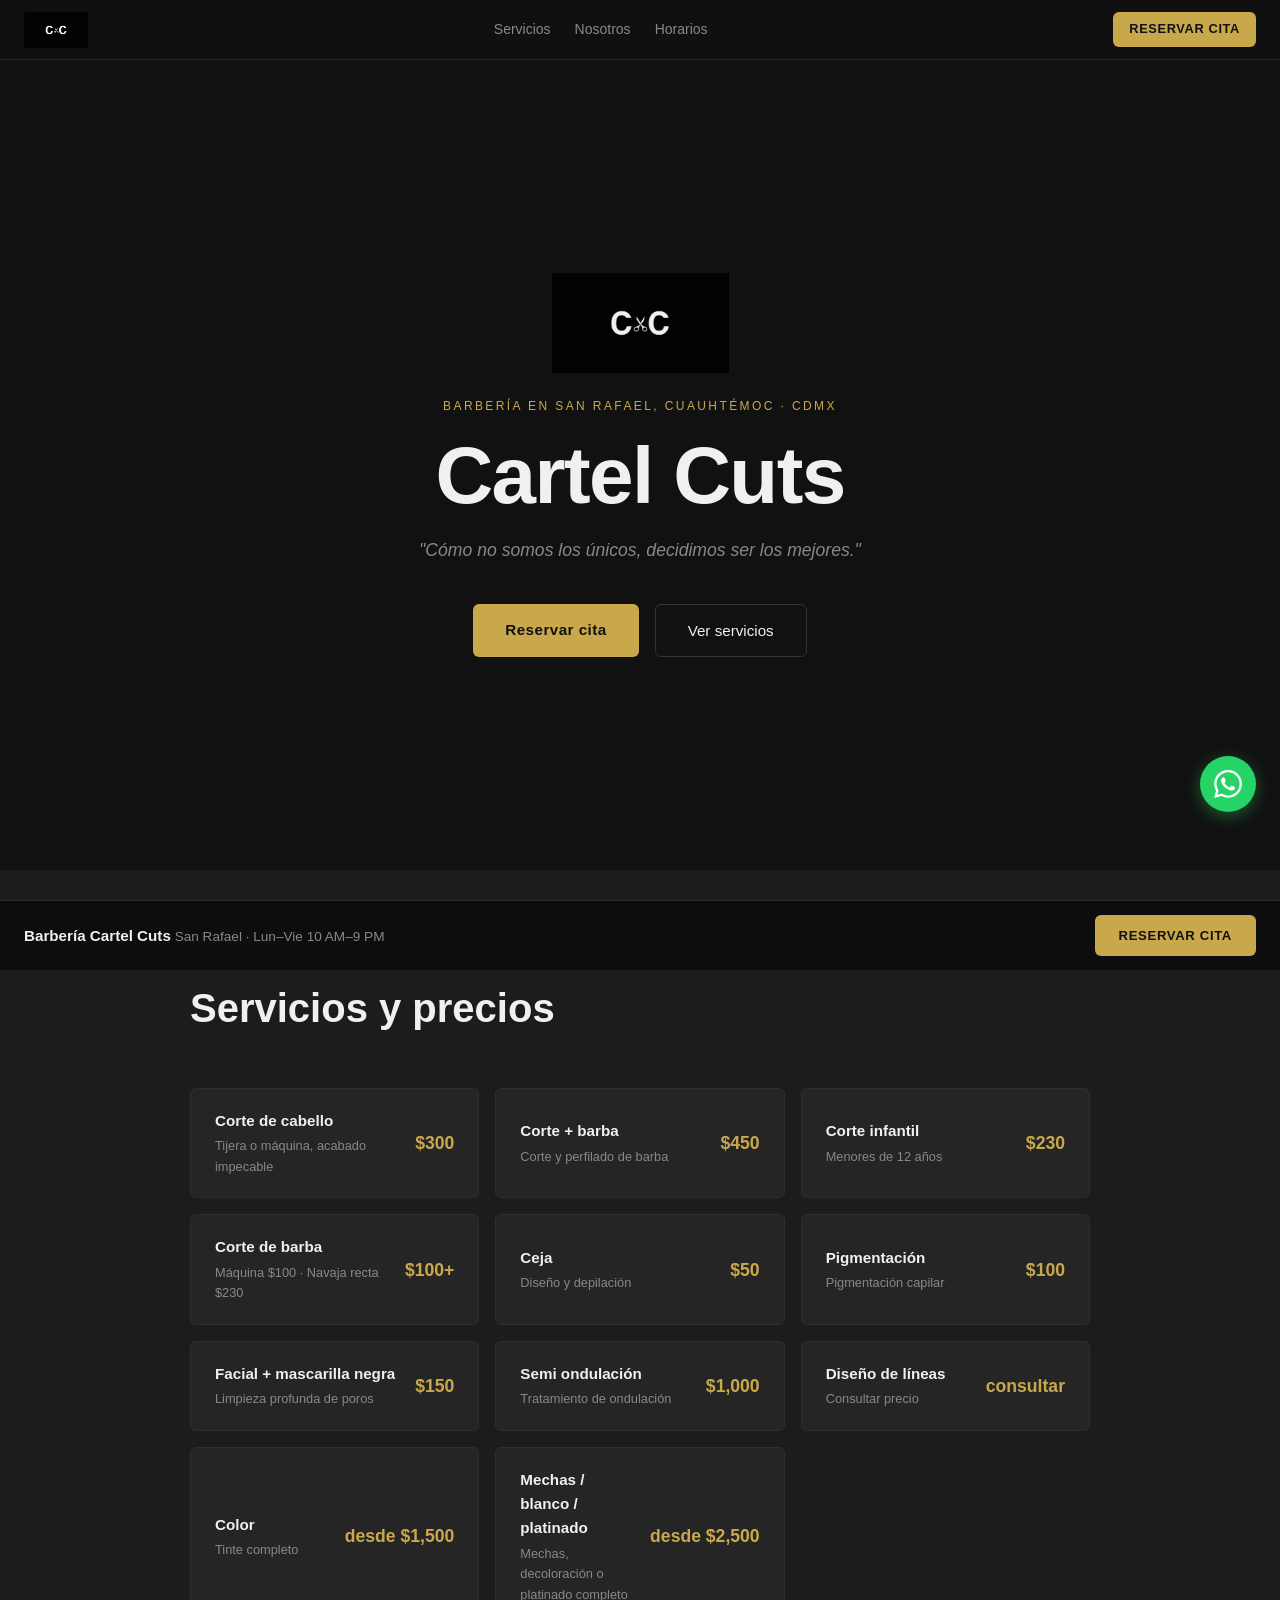
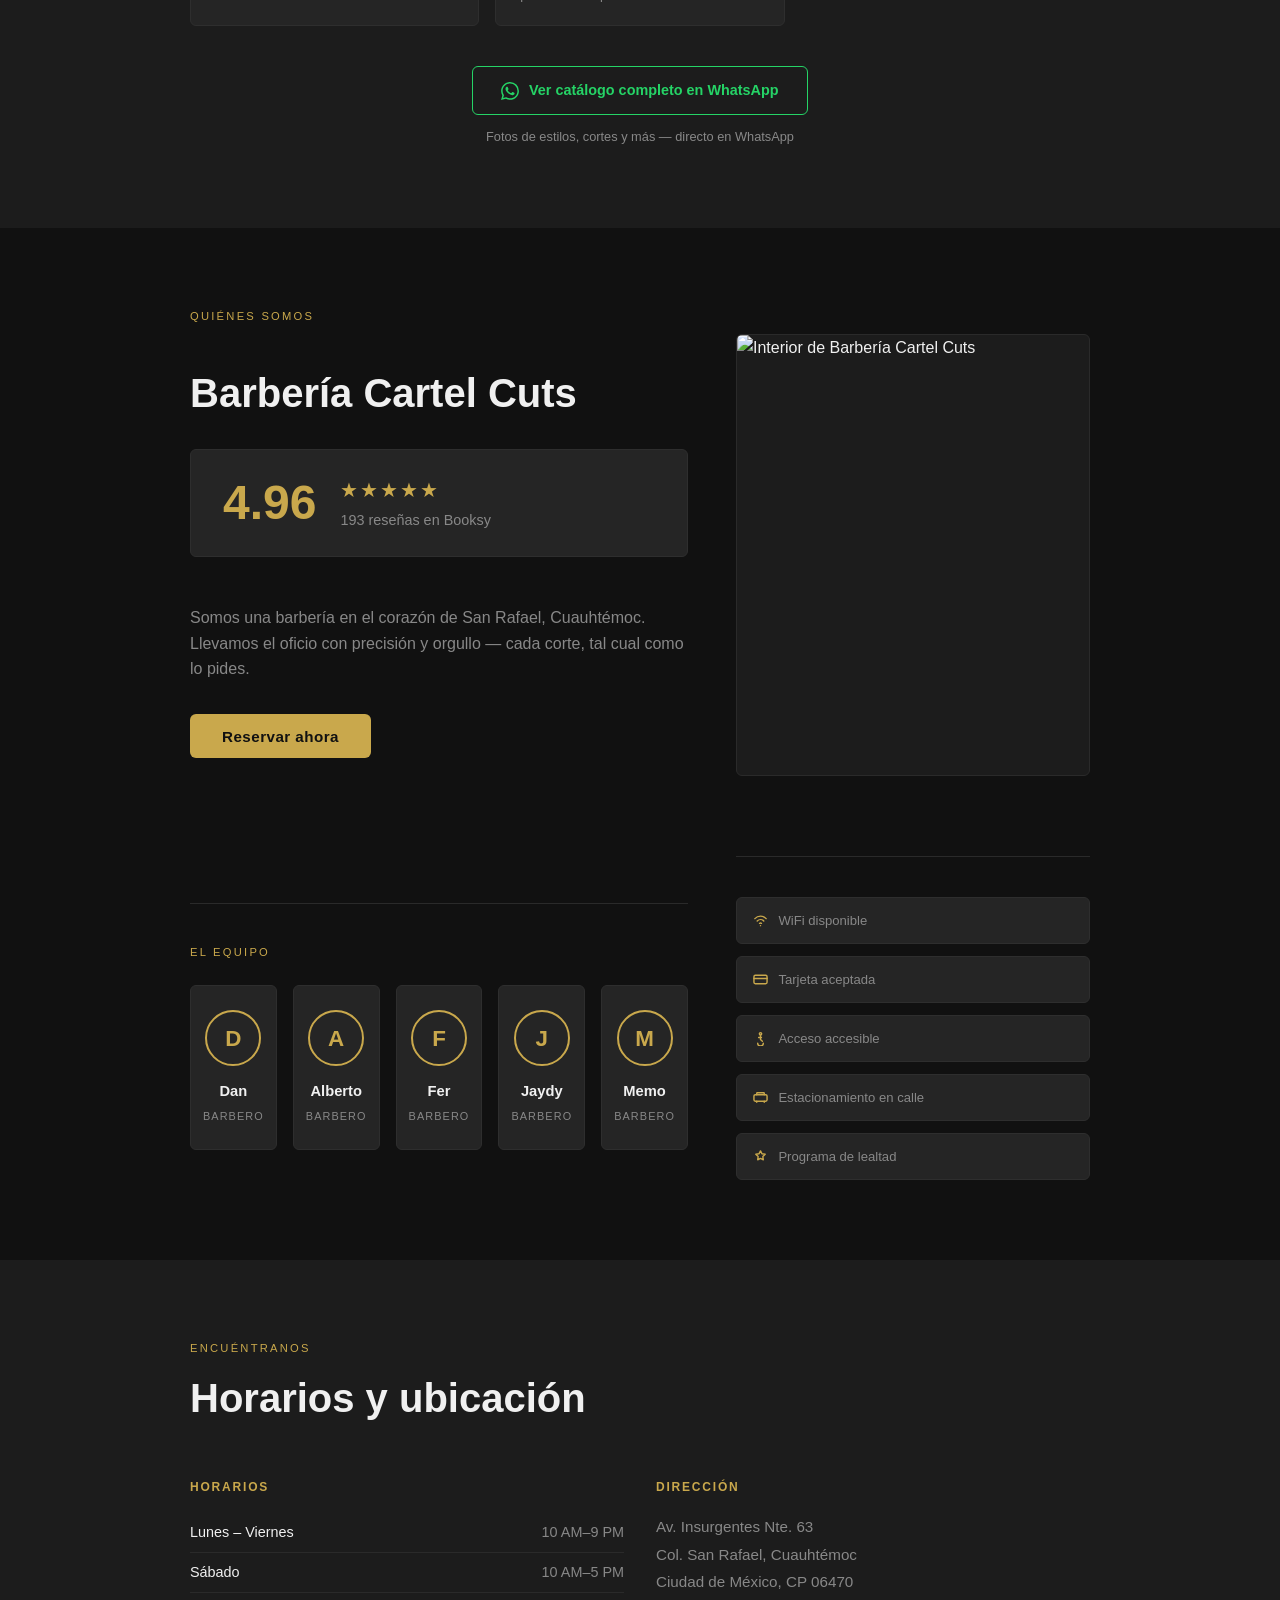
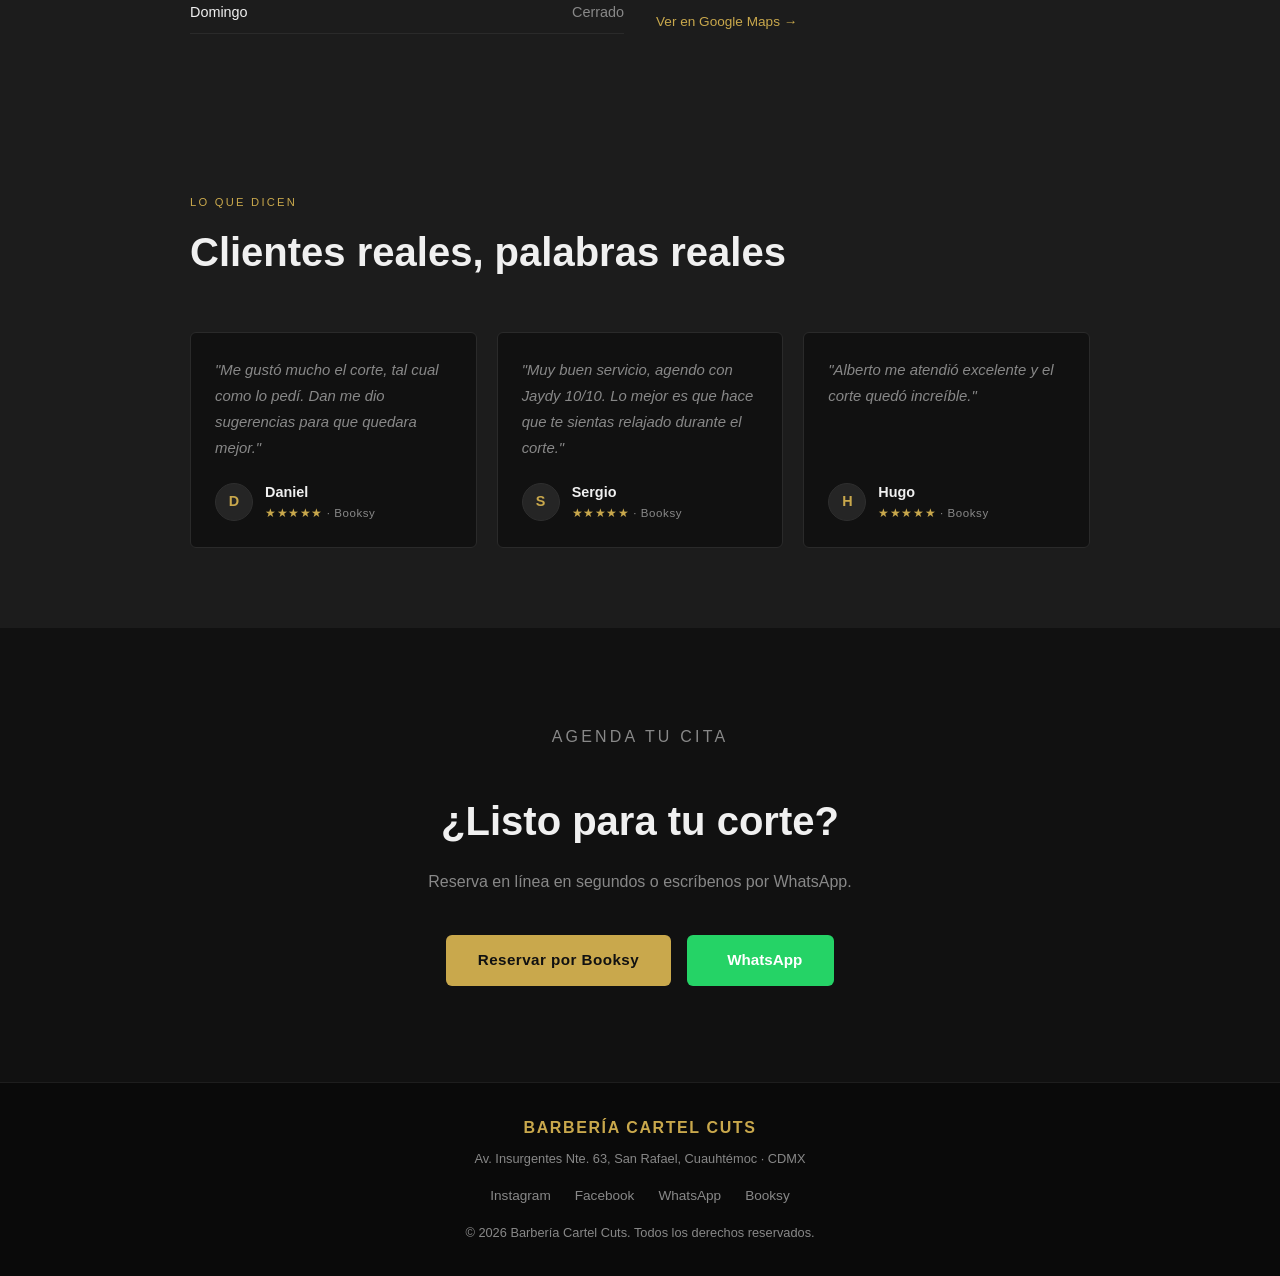
==== index.html @ 29e77ab7 "Initial deploy — Barbería Cartel Cuts landing page Static landing page with Booksy booking, WhatsApp" ====
<!DOCTYPE html>
<html lang="es">
<head>
  <meta charset="UTF-8">
  <meta name="viewport" content="width=device-width, initial-scale=1.0">
  <title>Barbería Cartel Cuts — San Rafael, CDMX</title>
  <meta name="description" content="Barbería Cartel Cuts — San Rafael, Cuauhtémoc, CDMX. Cómo no somos los únicos, decidimos ser los mejores. Reserva tu cita en línea.">
  <link rel="icon" href="./logo.png" type="image/png">
  <!-- Open Graph — rich preview when sharing on WhatsApp / Instagram / iMessage -->
  <meta property="og:type" content="website">
  <meta property="og:title" content="Barbería Cartel Cuts — San Rafael, CDMX">
  <meta property="og:description" content="Cómo no somos los únicos, decidimos ser los mejores. Reserva tu cita en línea — sin esperar.">
  <meta property="og:image" content="https://cartel-cuts-mx.vercel.app/og-image.png">
  <meta name="twitter:card" content="summary_large_image">
  <style>
    :root {
      --accent: #c9a84c;
      --accent-dark: #a8832a;
      --bg: #111111;
      --surface: #1c1c1c;
      --surface2: #252525;
      --text: #f0f0f0;
      --text-muted: #888888;
      --radius: 6px;
    }

    *, *::before, *::after { box-sizing: border-box; margin: 0; padding: 0; }
    html { scroll-behavior: smooth; }
    body {
      font-family: -apple-system, BlinkMacSystemFont, 'Segoe UI', Roboto, sans-serif;
      background: var(--bg);
      color: var(--text);
      line-height: 1.6;
    }
    a { color: inherit; text-decoration: none; }

    /* ── NAV ── */
    nav {
      position: sticky; top: 0; z-index: 100;
      background: rgba(17,17,17,0.95);
      backdrop-filter: blur(8px);
      border-bottom: 1px solid #2a2a2a;
      padding: 0 1.5rem; height: 60px;
      display: flex; align-items: center; justify-content: space-between;
    }
    .nav-brand img {
      height: 36px;
      width: auto;
      display: block;
    }
    .nav-links { display: flex; gap: 1.5rem; list-style: none; font-size: 0.875rem; }
    .nav-links a { color: var(--text-muted); transition: color 0.2s; }
    .nav-links a:hover { color: var(--text); }
    .btn-nav {
      background: var(--accent); color: #111;
      font-weight: 700; font-size: 0.8rem; letter-spacing: 0.05em;
      text-transform: uppercase; padding: 0.45rem 1rem;
      border-radius: var(--radius); transition: background 0.2s;
    }
    .btn-nav:hover { background: var(--accent-dark); }
    @media (max-width: 600px) { .nav-links { display: none; } }

    /* ── HERO ── */
    #inicio {
      min-height: 90vh;
      display: flex; flex-direction: column;
      align-items: center; justify-content: center;
      text-align: center; padding: 4rem 1.5rem;
      background: linear-gradient(to bottom, rgba(17,17,17,0.55), rgba(17,17,17,0.95)),
        url('https://images.unsplash.com/photo-1503951914875-452162b0f3f1?w=1400&q=80') center/cover no-repeat;
    }
    .hero-eyebrow {
      font-size: 0.75rem; letter-spacing: 0.2em;
      text-transform: uppercase; color: var(--accent); margin-bottom: 1rem;
    }
    .hero-logo {
      height: 100px;
      width: auto;
      margin-bottom: 1.5rem;
      opacity: 0.95;
    }
    .hero-title {
      font-size: clamp(2.5rem, 8vw, 5rem);
      font-weight: 800; line-height: 1.1;
      letter-spacing: -0.02em; margin-bottom: 1rem;
    }
    .hero-subtitle {
      font-size: 1.1rem; color: var(--text-muted);
      max-width: 500px; margin-bottom: 2.5rem;
      font-style: italic;
    }
    .hero-ctas { display: flex; gap: 1rem; flex-wrap: wrap; justify-content: center; }
    .btn-primary {
      background: var(--accent); color: #111;
      font-weight: 700; font-size: 0.95rem; letter-spacing: 0.03em;
      padding: 0.85rem 2rem; border-radius: var(--radius);
      transition: background 0.2s, transform 0.1s;
    }
    .btn-primary:hover { background: var(--accent-dark); transform: translateY(-1px); }
    .btn-secondary {
      border: 1px solid #333; color: var(--text);
      font-size: 0.95rem; padding: 0.85rem 2rem;
      border-radius: var(--radius); transition: border-color 0.2s;
    }
    .btn-secondary:hover { border-color: #666; }

    /* ── SECTIONS ── */
    section { padding: 5rem 1.5rem; }
    .container { max-width: 900px; margin: 0 auto; }
    .section-label {
      font-size: 0.7rem; letter-spacing: 0.2em;
      text-transform: uppercase; color: var(--accent); margin-bottom: 0.5rem;
    }
    .section-title {
      font-size: clamp(1.75rem, 4vw, 2.5rem);
      font-weight: 700; margin-bottom: 3rem;
    }

    /* ── SERVICIOS ── */
    #servicios { background: var(--surface); }
    .services-grid {
      display: grid;
      grid-template-columns: repeat(auto-fill, minmax(240px, 1fr));
      gap: 1rem;
    }
    .service-card {
      background: var(--surface2); border: 1px solid #2e2e2e;
      border-radius: var(--radius); padding: 1.25rem 1.5rem;
      display: flex; justify-content: space-between; align-items: center; gap: 1rem;
    }
    .service-name { font-weight: 600; font-size: 0.95rem; }
    .service-desc { font-size: 0.8rem; color: var(--text-muted); margin-top: 0.2rem; }
    .service-price { font-size: 1.1rem; font-weight: 700; color: var(--accent); white-space: nowrap; }

    /* ── NOSOTROS ── */
    #nosotros .about-body {
      display: grid; grid-template-columns: 1fr 1fr;
      gap: 3rem; align-items: center;
    }
    #nosotros .about-text p { color: var(--text-muted); font-size: 1rem; margin-bottom: 1rem; }
    .about-photo {
      background: var(--surface); border: 1px solid #2a2a2a;
      border-radius: var(--radius); aspect-ratio: 4/5; overflow: hidden;
    }
    .about-photo img { width: 100%; height: 100%; object-fit: cover; }
    @media (max-width: 680px) {
      #nosotros .about-body { grid-template-columns: 1fr; }
      .about-photo { aspect-ratio: 16/9; }
    }

    /* ── HORARIOS ── */
    #horarios { background: var(--surface); }
    .info-grid { display: grid; grid-template-columns: 1fr 1fr; gap: 2rem; }
    @media (max-width: 600px) { .info-grid { grid-template-columns: 1fr; } }
    .info-block h3 {
      font-size: 0.75rem; letter-spacing: 0.15em;
      text-transform: uppercase; color: var(--accent); margin-bottom: 1rem;
    }
    .hours-table { width: 100%; border-collapse: collapse; font-size: 0.9rem; }
    .hours-table tr { border-bottom: 1px solid #2a2a2a; }
    .hours-table td { padding: 0.5rem 0; }
    .hours-table td:last-child { text-align: right; color: var(--text-muted); }
    .address-text { color: var(--text-muted); font-size: 0.95rem; line-height: 1.8; }
    .map-link {
      display: inline-block; margin-top: 1rem; font-size: 0.85rem;
      color: var(--accent); border-bottom: 1px solid transparent; transition: border-color 0.2s;
    }
    .map-link:hover { border-color: var(--accent); }

    /* ── RESEÑAS ── */
    .rating-banner {
      background: var(--surface2); border: 1px solid #2e2e2e;
      border-radius: var(--radius); padding: 1.5rem 2rem;
      display: flex; align-items: center; gap: 1.5rem;
      margin-bottom: 3rem; flex-wrap: wrap;
    }
    .rating-score { font-size: 3rem; font-weight: 800; color: var(--accent); line-height: 1; }
    .rating-stars { font-size: 1.25rem; color: var(--accent); letter-spacing: 0.1em; }
    .rating-count { font-size: 0.9rem; color: var(--text-muted); margin-top: 0.2rem; }

    /* ── RESERVAR ── */
    #reservar { text-align: center; padding: 6rem 1.5rem; }
    #reservar .section-title { margin-bottom: 1rem; }
    #reservar p { color: var(--text-muted); margin-bottom: 2.5rem; font-size: 1rem; }
    .contact-options { display: flex; gap: 1rem; justify-content: center; flex-wrap: wrap; }
    .btn-whatsapp {
      background: #25d366; color: #fff; font-weight: 700; font-size: 0.95rem;
      padding: 0.85rem 2rem; border-radius: var(--radius);
      display: flex; align-items: center; gap: 0.5rem; transition: opacity 0.2s;
    }
    .btn-whatsapp:hover { opacity: 0.85; }

    /* ── FOOTER ── */
    footer {
      background: #0a0a0a; border-top: 1px solid #1e1e1e;
      padding: 2rem 1.5rem; text-align: center;
    }
    .footer-inner { max-width: 900px; margin: 0 auto; }
    .footer-name { font-weight: 700; color: var(--accent); letter-spacing: 0.1em; text-transform: uppercase; margin-bottom: 0.5rem; }
    .footer-meta { font-size: 0.8rem; color: var(--text-muted); }
    .footer-social { display: flex; gap: 1.5rem; justify-content: center; margin-top: 1rem; }
    .footer-social a { font-size: 0.85rem; color: var(--text-muted); transition: color 0.2s; }
    .footer-social a:hover { color: var(--text); }

    /* ── FLOATING WHATSAPP ── */
    .fab-whatsapp {
      position: fixed; bottom: 5.5rem; right: 1.5rem; z-index: 200;
      background: #25d366; color: #fff; width: 56px; height: 56px;
      border-radius: 50%; display: flex; align-items: center; justify-content: center;
      box-shadow: 0 4px 16px rgba(37,211,102,0.4); transition: transform 0.2s;
    }
    .fab-whatsapp:hover { transform: scale(1.08); }
    .fab-whatsapp svg { width: 28px; height: 28px; fill: #fff; }

    /* ── TESTIMONIALS ── */
    #resenas { background: var(--surface); }
    .testimonials-grid {
      display: grid;
      grid-template-columns: repeat(auto-fill, minmax(260px, 1fr));
      gap: 1.25rem;
    }
    .testimonial-card {
      background: var(--bg);
      border: 1px solid #2a2a2a;
      border-radius: var(--radius);
      padding: 1.5rem;
      display: flex;
      flex-direction: column;
      justify-content: space-between;
      transition: border-color 0.25s, transform 0.25s;
    }
    .testimonial-card:hover { border-color: var(--accent); transform: translateY(-3px); }
    .testimonial-text {
      font-size: 0.93rem; color: var(--text-muted);
      line-height: 1.75; font-style: italic; margin-bottom: 1.25rem;
    }
    .testimonial-author { display: flex; align-items: center; gap: 0.75rem; }
    .testimonial-avatar {
      width: 38px; height: 38px; border-radius: 50%;
      background: var(--surface2); border: 1px solid #2e2e2e;
      display: flex; align-items: center; justify-content: center;
      font-size: 0.9rem; font-weight: 700; color: var(--accent);
      flex-shrink: 0;
    }
    .testimonial-name { font-weight: 600; font-size: 0.9rem; }
    .testimonial-stars { font-size: 0.72rem; color: var(--accent); letter-spacing: 0.05em; }
    .testimonial-source { font-size: 0.72rem; color: var(--text-muted); }

    /* ── TEAM CARDS ── */
    .team-section {
      margin-top: 3rem;
      padding-top: 2.5rem;
      border-top: 1px solid #2a2a2a;
    }
    .team-section-label {
      font-size: 0.7rem; letter-spacing: 0.2em;
      text-transform: uppercase; color: var(--accent); margin-bottom: 1.5rem;
    }
    .team-cards {
      display: grid;
      grid-template-columns: repeat(5, 1fr);
      gap: 1rem;
    }
    @media (max-width: 640px) {
      .team-cards { grid-template-columns: repeat(3, 1fr); }
    }
    .team-card {
      background: var(--surface2); border: 1px solid #2e2e2e;
      border-radius: var(--radius); padding: 1.5rem 0.75rem;
      text-align: center;
      transition: border-color 0.25s, transform 0.2s, box-shadow 0.25s;
    }
    .team-card:hover {
      border-color: var(--accent);
      transform: translateY(-3px);
      box-shadow: 0 8px 24px rgba(0,0,0,0.3);
    }
    .team-initial {
      width: 56px; height: 56px; border-radius: 50%;
      border: 2px solid var(--accent);
      display: flex; align-items: center; justify-content: center;
      font-size: 1.4rem; font-weight: 800; color: var(--accent);
      margin: 0 auto 0.85rem;
    }
    .team-card-name { font-size: 0.92rem; font-weight: 700; color: var(--text); margin-bottom: 0.25rem; }
    .team-card-role { font-size: 0.68rem; color: var(--text-muted); text-transform: uppercase; letter-spacing: 0.1em; }

    /* ── AMENITIES GRID ── */
    .amenities-grid {
      display: grid;
      grid-template-columns: repeat(auto-fill, minmax(190px, 1fr));
      gap: 0.75rem;
      margin-top: 2rem;
      padding-top: 2.5rem;
      border-top: 1px solid #2a2a2a;
    }
    .amenity-item {
      display: flex; align-items: center; gap: 0.65rem;
      padding: 0.75rem 1rem;
      background: var(--surface2); border: 1px solid #2e2e2e;
      border-radius: var(--radius);
    }
    .amenity-icon { width: 15px; height: 15px; flex-shrink: 0; color: var(--accent); }
    .amenity-icon svg { width: 100%; height: 100%; display: block; }
    .amenity-text { font-size: 0.82rem; color: var(--text-muted); }

    /* ── SCROLL REVEAL ── */
    .reveal {
      opacity: 0;
      transform: translateY(28px);
      transition: opacity 0.65s ease, transform 0.65s ease;
    }
    .reveal.visible {
      opacity: 1;
      transform: translateY(0);
    }

    /* ── SERVICE CARD HOVER ── */
    .service-card {
      transition: border-color 0.25s, box-shadow 0.25s, transform 0.25s;
    }
    .service-card:hover {
      border-color: var(--accent);
      box-shadow: 0 0 28px rgba(201, 168, 76, 0.13);
      transform: translateY(-3px);
    }

    /* ── CATALOG CTA ── */
    .catalog-cta {
      margin-top: 2.5rem;
      text-align: center;
    }
    .catalog-cta p {
      font-size: 0.8rem;
      color: var(--text-muted);
      margin-top: 0.75rem;
    }
    .btn-catalog {
      display: inline-flex;
      align-items: center;
      gap: 0.6rem;
      background: transparent;
      border: 1.5px solid #25d366;
      color: #25d366;
      font-weight: 600;
      font-size: 0.9rem;
      padding: 0.75rem 1.75rem;
      border-radius: var(--radius);
      transition: background 0.2s, color 0.2s, transform 0.1s;
    }
    .btn-catalog:hover {
      background: #25d366;
      color: #fff;
      transform: translateY(-1px);
    }
    .btn-catalog svg { width: 18px; height: 18px; fill: currentColor; flex-shrink: 0; }

    /* ── STICKY BOOKING BAR ── */
    .sticky-bar {
      position: fixed;
      bottom: 0; left: 0; right: 0; z-index: 150;
      background: rgba(14, 14, 14, 0.97);
      backdrop-filter: blur(12px);
      border-top: 1px solid #2a2a2a;
      padding: 0.85rem 1.5rem;
      display: flex;
      align-items: center;
      justify-content: space-between;
      gap: 1rem;
      transform: translateY(100%);
      transition: transform 0.4s cubic-bezier(0.16, 1, 0.3, 1);
    }
    .sticky-bar.visible { transform: translateY(0); }
    .sticky-bar-text { font-size: 0.85rem; color: var(--text-muted); line-height: 1.4; }
    .sticky-bar-text strong { color: var(--text); font-size: 0.95rem; }
    .btn-sticky {
      background: var(--accent); color: #111;
      font-weight: 700; font-size: 0.82rem;
      letter-spacing: 0.05em; text-transform: uppercase;
      padding: 0.65rem 1.5rem; border-radius: var(--radius);
      white-space: nowrap; transition: background 0.2s;
      flex-shrink: 0;
    }
    .btn-sticky:hover { background: var(--accent-dark); }
    @media (max-width: 480px) {
      .sticky-bar-text { display: none; }
      .btn-sticky { width: 100%; text-align: center; padding: 0.75rem; }
    }
  </style>
</head>
<body>

  <!-- NAV -->
  <nav>
    <a class="nav-brand" href="#inicio">
      <img src="./logo.png" alt="Barbería Cartel Cuts">
    </a>
    <ul class="nav-links">
      <li><a href="#servicios">Servicios</a></li>
      <li><a href="#nosotros">Nosotros</a></li>
      <li><a href="#horarios">Horarios</a></li>
    </ul>
    <a class="btn-nav" href="https://booksy.com/es-mx/11411_barberia-cartel-cuts_peluqueria_314440_san-rafael" target="_blank" rel="noopener">Reservar cita</a>
  </nav>

  <!-- HERO -->
  <section id="inicio">
    <img class="hero-logo" src="./logo.png" alt="Barbería Cartel Cuts">
    <p class="hero-eyebrow">Barbería en San Rafael, Cuauhtémoc · CDMX</p>
    <h1 class="hero-title">Cartel Cuts</h1>
    <p class="hero-subtitle">"Cómo no somos los únicos, decidimos ser los mejores."</p>
    <div class="hero-ctas">
      <a class="btn-primary" href="https://booksy.com/es-mx/11411_barberia-cartel-cuts_peluqueria_314440_san-rafael" target="_blank" rel="noopener">Reservar cita</a>
      <a class="btn-secondary" href="#servicios">Ver servicios</a>
    </div>
  </section>

  <!-- SERVICIOS -->
  <section id="servicios">
    <div class="container">
      <p class="section-label">Lo que ofrecemos</p>
      <h2 class="section-title">Servicios y precios</h2>
      <div class="services-grid">

        <div class="service-card">
          <div>
            <div class="service-name">Corte de cabello</div>
            <div class="service-desc">Tijera o máquina, acabado impecable</div>
          </div>
          <div class="service-price">$300</div>
        </div>

        <div class="service-card">
          <div>
            <div class="service-name">Corte + barba</div>
            <div class="service-desc">Corte y perfilado de barba</div>
          </div>
          <div class="service-price">$450</div>
        </div>

        <div class="service-card">
          <div>
            <div class="service-name">Corte infantil</div>
            <div class="service-desc">Menores de 12 años</div>
          </div>
          <div class="service-price">$230</div>
        </div>

        <div class="service-card">
          <div>
            <div class="service-name">Corte de barba</div>
            <div class="service-desc">Máquina $100 · Navaja recta $230</div>
          </div>
          <div class="service-price">$100+</div>
        </div>

        <div class="service-card">
          <div>
            <div class="service-name">Ceja</div>
            <div class="service-desc">Diseño y depilación</div>
          </div>
          <div class="service-price">$50</div>
        </div>

        <div class="service-card">
          <div>
            <div class="service-name">Pigmentación</div>
            <div class="service-desc">Pigmentación capilar</div>
          </div>
          <div class="service-price">$100</div>
        </div>

        <div class="service-card">
          <div>
            <div class="service-name">Facial + mascarilla negra</div>
            <div class="service-desc">Limpieza profunda de poros</div>
          </div>
          <div class="service-price">$150</div>
        </div>

        <div class="service-card">
          <div>
            <div class="service-name">Semi ondulación</div>
            <div class="service-desc">Tratamiento de ondulación</div>
          </div>
          <div class="service-price">$1,000</div>
        </div>

        <div class="service-card">
          <div>
            <div class="service-name">Diseño de líneas</div>
            <div class="service-desc">Consultar precio</div>
          </div>
          <div class="service-price">consultar</div>
        </div>

        <div class="service-card">
          <div>
            <div class="service-name">Color</div>
            <div class="service-desc">Tinte completo</div>
          </div>
          <div class="service-price">desde $1,500</div>
        </div>

        <div class="service-card">
          <div>
            <div class="service-name">Mechas / blanco / platinado</div>
            <div class="service-desc">Mechas, decoloración o platinado completo</div>
          </div>
          <div class="service-price">desde $2,500</div>
        </div>

      </div>

      <!-- CATÁLOGO WHATSAPP -->
      <div class="catalog-cta">
        <a class="btn-catalog" href="https://wa.me/c/5215610499495" target="_blank" rel="noopener">
          <svg viewBox="0 0 24 24" xmlns="http://www.w3.org/2000/svg">
            <path d="M17.472 14.382c-.297-.149-1.758-.867-2.03-.967-.273-.099-.471-.148-.67.15-.197.297-.767.966-.94 1.164-.173.199-.347.223-.644.075-.297-.15-1.255-.463-2.39-1.475-.883-.788-1.48-1.761-1.653-2.059-.173-.297-.018-.458.13-.606.134-.133.298-.347.446-.52.149-.174.198-.298.298-.497.099-.198.05-.371-.025-.52-.075-.149-.669-1.612-.916-2.207-.242-.579-.487-.5-.669-.51-.173-.008-.371-.01-.57-.01-.198 0-.52.074-.792.372-.272.297-1.04 1.016-1.04 2.479 0 1.462 1.065 2.875 1.213 3.074.149.198 2.096 3.2 5.077 4.487.709.306 1.262.489 1.694.625.712.227 1.36.195 1.871.118.571-.085 1.758-.719 2.006-1.413.248-.694.248-1.289.173-1.413-.074-.124-.272-.198-.57-.347m-5.421 7.403h-.004a9.87 9.87 0 01-5.031-1.378l-.361-.214-3.741.982.998-3.648-.235-.374a9.86 9.86 0 01-1.51-5.26c.001-5.45 4.436-9.884 9.888-9.884 2.64 0 5.122 1.03 6.988 2.898a9.825 9.825 0 012.893 6.994c-.003 5.45-4.437 9.884-9.885 9.884m8.413-18.297A11.815 11.815 0 0012.05 0C5.495 0 .16 5.335.157 11.892c0 2.096.547 4.142 1.588 5.945L.057 24l6.305-1.654a11.882 11.882 0 005.683 1.448h.005c6.554 0 11.89-5.335 11.893-11.893a11.821 11.821 0 00-3.48-8.413z"/>
          </svg>
          Ver catálogo completo en WhatsApp
        </a>
        <p>Fotos de estilos, cortes y más — directo en WhatsApp</p>
      </div>

    </div>
  </section>

  <!-- NOSOTROS -->
  <section id="nosotros">
    <div class="container">
      <p class="section-label">Quiénes somos</p>
      <div class="about-body">
        <div class="about-text">
          <h2 class="section-title" style="margin-bottom:1.5rem">Barbería Cartel Cuts</h2>

          <!-- Rating -->
          <div class="rating-banner">
            <div class="rating-score">4.96</div>
            <div>
              <div class="rating-stars">★★★★★</div>
              <div class="rating-count">193 reseñas en Booksy</div>
            </div>
          </div>

          <p>Somos una barbería en el corazón de San Rafael, Cuauhtémoc. Llevamos el oficio con precisión y orgullo — cada corte, tal cual como lo pides.</p>
          <br>
          <a class="btn-primary" href="https://booksy.com/es-mx/11411_barberia-cartel-cuts_peluqueria_314440_san-rafael" target="_blank" rel="noopener">Reservar ahora</a>
        </div>
        <div class="about-photo">
          <!-- TODO: reemplazar con foto real del local -->
          <img src="https://images.unsplash.com/photo-1585747860715-2ba37e788b70?w=800&q=80" alt="Interior de Barbería Cartel Cuts">
        </div>
      <!-- EL EQUIPO -->
      <div class="team-section">
        <p class="team-section-label">El equipo</p>
        <div class="team-cards">
          <div class="team-card">
            <div class="team-initial">D</div>
            <div class="team-card-name">Dan</div>
            <div class="team-card-role">Barbero</div>
          </div>
          <div class="team-card">
            <div class="team-initial">A</div>
            <div class="team-card-name">Alberto</div>
            <div class="team-card-role">Barbero</div>
          </div>
          <div class="team-card">
            <div class="team-initial">F</div>
            <div class="team-card-name">Fer</div>
            <div class="team-card-role">Barbero</div>
          </div>
          <div class="team-card">
            <div class="team-initial">J</div>
            <div class="team-card-name">Jaydy</div>
            <div class="team-card-role">Barbero</div>
          </div>
          <div class="team-card">
            <div class="team-initial">M</div>
            <div class="team-card-name">Memo</div>
            <div class="team-card-role">Barbero</div>
          </div>
        </div>
      </div>

      <!-- AMENITIES -->
      <div class="amenities-grid">
        <div class="amenity-item">
          <span class="amenity-icon"><svg viewBox="0 0 16 16" fill="none" stroke="currentColor" stroke-width="1.5" stroke-linecap="round" stroke-linejoin="round"><path d="M2 6a8 8 0 0112 0M4.5 8.5a5 5 0 017 0M7 11a2 2 0 012 0M8 13.5h.01"/></svg></span>
          <span class="amenity-text">WiFi disponible</span>
        </div>
        <div class="amenity-item">
          <span class="amenity-icon"><svg viewBox="0 0 16 16" fill="none" stroke="currentColor" stroke-width="1.5" stroke-linecap="round" stroke-linejoin="round"><rect x="1" y="3.5" width="14" height="9" rx="1.5"/><path d="M1 7h14"/></svg></span>
          <span class="amenity-text">Tarjeta aceptada</span>
        </div>
        <div class="amenity-item">
          <span class="amenity-icon"><svg viewBox="0 0 16 16" fill="none" stroke="currentColor" stroke-width="1.5" stroke-linecap="round" stroke-linejoin="round"><circle cx="8" cy="3" r="1.25"/><path d="M8 5v4l2 2M6 7h3M5 13a3 3 0 006 0"/></svg></span>
          <span class="amenity-text">Acceso accesible</span>
        </div>
        <div class="amenity-item">
          <span class="amenity-icon"><svg viewBox="0 0 16 16" fill="none" stroke="currentColor" stroke-width="1.5" stroke-linecap="round" stroke-linejoin="round"><rect x="1" y="5" width="14" height="7" rx="1.5"/><path d="M4 5V3.5a.5.5 0 01.5-.5h7a.5.5 0 01.5.5V5M4 12v1M12 12v1"/></svg></span>
          <span class="amenity-text">Estacionamiento en calle</span>
        </div>
        <div class="amenity-item">
          <span class="amenity-icon"><svg viewBox="0 0 16 16" fill="none" stroke="currentColor" stroke-width="1.5" stroke-linecap="round" stroke-linejoin="round"><path d="M8 2l1.5 3 3.5.5-2.5 2.5.5 3.5L8 10l-3 1.5.5-3.5L3 5.5 6.5 5 8 2z"/></svg></span>
          <span class="amenity-text">Programa de lealtad</span>
        </div>
      </div>
    </div>
  </section>

  <!-- HORARIOS Y UBICACIÓN -->
  <section id="horarios">
    <div class="container">
      <p class="section-label">Encuéntranos</p>
      <h2 class="section-title">Horarios y ubicación</h2>
      <div class="info-grid">

        <div class="info-block">
          <h3>Horarios</h3>
          <table class="hours-table">
            <tr><td>Lunes – Viernes</td><td>10 AM–9 PM</td></tr>
            <tr><td>Sábado</td><td>10 AM–5 PM</td></tr>
            <tr><td>Domingo</td><td>Cerrado</td></tr>
          </table>
        </div>

        <div class="info-block">
          <h3>Dirección</h3>
          <div class="address-text">
            Av. Insurgentes Nte. 63<br>
            Col. San Rafael, Cuauhtémoc<br>
            Ciudad de México, CP 06470
          </div>
          <!-- TODO: reemplazar con link de Google Maps real -->
          <a class="map-link" href="https://share.google/hkfZazP1snNz9899T" target="_blank" rel="noopener">Ver en Google Maps →</a>
        </div>

      </div>
    </div>
  </section>

  <!-- RESEÑAS -->
  <section id="resenas">
    <div class="container">
      <p class="section-label">Lo que dicen</p>
      <h2 class="section-title">Clientes reales, palabras reales</h2>
      <div class="testimonials-grid">

        <div class="testimonial-card">
          <p class="testimonial-text">"Me gustó mucho el corte, tal cual como lo pedí. Dan me dio sugerencias para que quedara mejor."</p>
          <div class="testimonial-author">
            <div class="testimonial-avatar">D</div>
            <div>
              <div class="testimonial-name">Daniel</div>
              <div class="testimonial-stars">★★★★★ <span class="testimonial-source">· Booksy</span></div>
            </div>
          </div>
        </div>

        <div class="testimonial-card">
          <p class="testimonial-text">"Muy buen servicio, agendo con Jaydy 10/10. Lo mejor es que hace que te sientas relajado durante el corte."</p>
          <div class="testimonial-author">
            <div class="testimonial-avatar">S</div>
            <div>
              <div class="testimonial-name">Sergio</div>
              <div class="testimonial-stars">★★★★★ <span class="testimonial-source">· Booksy</span></div>
            </div>
          </div>
        </div>

        <div class="testimonial-card">
          <p class="testimonial-text">"Alberto me atendió excelente y el corte quedó increíble."</p>
          <div class="testimonial-author">
            <div class="testimonial-avatar">H</div>
            <div>
              <div class="testimonial-name">Hugo</div>
              <div class="testimonial-stars">★★★★★ <span class="testimonial-source">· Booksy</span></div>
            </div>
          </div>
        </div>

      </div>
    </div>
  </section>

  <!-- RESERVAR -->
  <section id="reservar">
    <div class="container">
      <p class="section-label">Agenda tu cita</p>
      <h2 class="section-title">¿Listo para tu corte?</h2>
      <p>Reserva en línea en segundos o escríbenos por WhatsApp.</p>
      <div class="contact-options">
        <a class="btn-primary" href="https://booksy.com/es-mx/11411_barberia-cartel-cuts_peluqueria_314440_san-rafael" target="_blank" rel="noopener">Reservar por Booksy</a>
        <!-- TODO: reemplazar 525610499495 con número real (solo dígitos, sin +) -->
        <a class="btn-whatsapp" href="https://wa.me/525610499495?text=Hola%2C%20quiero%20agendar%20una%20cita%20en%20Cartel%20Cuts" target="_blank" rel="noopener">
          <svg viewBox="0 0 24 24" xmlns="http://www.w3.org/2000/svg">
            <path d="M17.472 14.382c-.297-.149-1.758-.867-2.03-.967-.273-.099-.471-.148-.67.15-.197.297-.767.966-.94 1.164-.173.199-.347.223-.644.075-.297-.15-1.255-.463-2.39-1.475-.883-.788-1.48-1.761-1.653-2.059-.173-.297-.018-.458.13-.606.134-.133.298-.347.446-.52.149-.174.198-.298.298-.497.099-.198.05-.371-.025-.52-.075-.149-.669-1.612-.916-2.207-.242-.579-.487-.5-.669-.51-.173-.008-.371-.01-.57-.01-.198 0-.52.074-.792.372-.272.297-1.04 1.016-1.04 2.479 0 1.462 1.065 2.875 1.213 3.074.149.198 2.096 3.2 5.077 4.487.709.306 1.262.489 1.694.625.712.227 1.36.195 1.871.118.571-.085 1.758-.719 2.006-1.413.248-.694.248-1.289.173-1.413-.074-.124-.272-.198-.57-.347m-5.421 7.403h-.004a9.87 9.87 0 01-5.031-1.378l-.361-.214-3.741.982.998-3.648-.235-.374a9.86 9.86 0 01-1.51-5.26c.001-5.45 4.436-9.884 9.888-9.884 2.64 0 5.122 1.03 6.988 2.898a9.825 9.825 0 012.893 6.994c-.003 5.45-4.437 9.884-9.885 9.884m8.413-18.297A11.815 11.815 0 0012.05 0C5.495 0 .16 5.335.157 11.892c0 2.096.547 4.142 1.588 5.945L.057 24l6.305-1.654a11.882 11.882 0 005.683 1.448h.005c6.554 0 11.89-5.335 11.893-11.893a11.821 11.821 0 00-3.48-8.413z"/>
          </svg>
          WhatsApp
        </a>
      </div>
    </div>
  </section>

  <!-- FOOTER -->
  <footer>
    <div class="footer-inner">
      <div class="footer-name">Barbería Cartel Cuts</div>
      <div class="footer-meta">
        Av. Insurgentes Nte. 63, San Rafael, Cuauhtémoc · CDMX
      </div>
      <div class="footer-social">
        <!-- TODO: reemplazar con URLs reales -->
        <a href="https://www.instagram.com/cartelcutsmx" target="_blank" rel="noopener">Instagram</a>
        <a href="https://www.facebook.com/CartelCutsMX/" target="_blank" rel="noopener">Facebook</a>
        <a href="https://wa.me/525610499495" target="_blank" rel="noopener">WhatsApp</a>
        <a href="https://booksy.com/es-mx/11411_barberia-cartel-cuts_peluqueria_314440_san-rafael" target="_blank" rel="noopener">Booksy</a>
      </div>
      <div class="footer-meta" style="margin-top:1rem">
        &copy; <span id="year"></span> Barbería Cartel Cuts. Todos los derechos reservados.
      </div>
    </div>
  </footer>

  <!-- FLOATING WHATSAPP -->
  <a class="fab-whatsapp" href="https://wa.me/525610499495?text=Hola%2C%20quiero%20agendar%20una%20cita%20en%20Cartel%20Cuts" target="_blank" rel="noopener" aria-label="Contactar por WhatsApp">
    <svg viewBox="0 0 24 24" xmlns="http://www.w3.org/2000/svg">
      <path d="M17.472 14.382c-.297-.149-1.758-.867-2.03-.967-.273-.099-.471-.148-.67.15-.197.297-.767.966-.94 1.164-.173.199-.347.223-.644.075-.297-.15-1.255-.463-2.39-1.475-.883-.788-1.48-1.761-1.653-2.059-.173-.297-.018-.458.13-.606.134-.133.298-.347.446-.52.149-.174.198-.298.298-.497.099-.198.05-.371-.025-.52-.075-.149-.669-1.612-.916-2.207-.242-.579-.487-.5-.669-.51-.173-.008-.371-.01-.57-.01-.198 0-.52.074-.792.372-.272.297-1.04 1.016-1.04 2.479 0 1.462 1.065 2.875 1.213 3.074.149.198 2.096 3.2 5.077 4.487.709.306 1.262.489 1.694.625.712.227 1.36.195 1.871.118.571-.085 1.758-.719 2.006-1.413.248-.694.248-1.289.173-1.413-.074-.124-.272-.198-.57-.347m-5.421 7.403h-.004a9.87 9.87 0 01-5.031-1.378l-.361-.214-3.741.982.998-3.648-.235-.374a9.86 9.86 0 01-1.51-5.26c.001-5.45 4.436-9.884 9.888-9.884 2.64 0 5.122 1.03 6.988 2.898a9.825 9.825 0 012.893 6.994c-.003 5.45-4.437 9.884-9.885 9.884m8.413-18.297A11.815 11.815 0 0012.05 0C5.495 0 .16 5.335.157 11.892c0 2.096.547 4.142 1.588 5.945L.057 24l6.305-1.654a11.882 11.882 0 005.683 1.448h.005c6.554 0 11.89-5.335 11.893-11.893a11.821 11.821 0 00-3.48-8.413z"/>
    </svg>
  </a>

  <!-- STICKY BOOKING BAR -->
  <div class="sticky-bar" id="stickyBar">
    <div class="sticky-bar-text">
      <strong>Barbería Cartel Cuts</strong>
      San Rafael · Lun–Vie 10 AM–9 PM
    </div>
    <a class="btn-sticky" href="https://booksy.com/es-mx/11411_barberia-cartel-cuts_peluqueria_314440_san-rafael" target="_blank" rel="noopener">Reservar cita</a>
  </div>

  <script>
    // Year
    document.getElementById('year').textContent = new Date().getFullYear();

    // Programmatically add reveal to key elements
    ['.about-body', '.info-grid', '.catalog-cta', '#reservar .container'].forEach(sel => {
      document.querySelectorAll(sel).forEach(el => el.classList.add('reveal'));
    });
    document.querySelectorAll('.service-card').forEach(el => el.classList.add('reveal'));

    // Scroll reveal observer — stagger siblings
    const revealObserver = new IntersectionObserver((entries) => {
      entries.forEach(entry => {
        if (!entry.isIntersecting) return;
        const siblings = Array.from(entry.target.parentElement.querySelectorAll('.reveal:not(.visible)'));
        const idx = siblings.indexOf(entry.target);
        setTimeout(() => entry.target.classList.add('visible'), idx * 70);
        revealObserver.unobserve(entry.target);
      });
    }, { threshold: 0.1 });
    document.querySelectorAll('.reveal').forEach(el => revealObserver.observe(el));

    // Sticky bar — show when hero leaves viewport
    const stickyBar = document.getElementById('stickyBar');
    new IntersectionObserver(([e]) => {
      stickyBar.classList.toggle('visible', !e.isIntersecting);
    }, { threshold: 0 }).observe(document.getElementById('inicio'));

    // Count-up animation for rating score
    const ratingEl = document.querySelector('.rating-score');
    if (ratingEl) {
      const target = 4.96;
      let started = false;
      new IntersectionObserver(([e]) => {
        if (!e.isIntersecting || started) return;
        started = true;
        let current = 4.5;
        const step = setInterval(() => {
          current = Math.min(+(current + 0.02).toFixed(2), target);
          ratingEl.textContent = current.toFixed(2);
          if (current >= target) clearInterval(step);
        }, 18);
      }, { threshold: 0.5 }).observe(ratingEl);
    }
  </script>

</body>
</html>
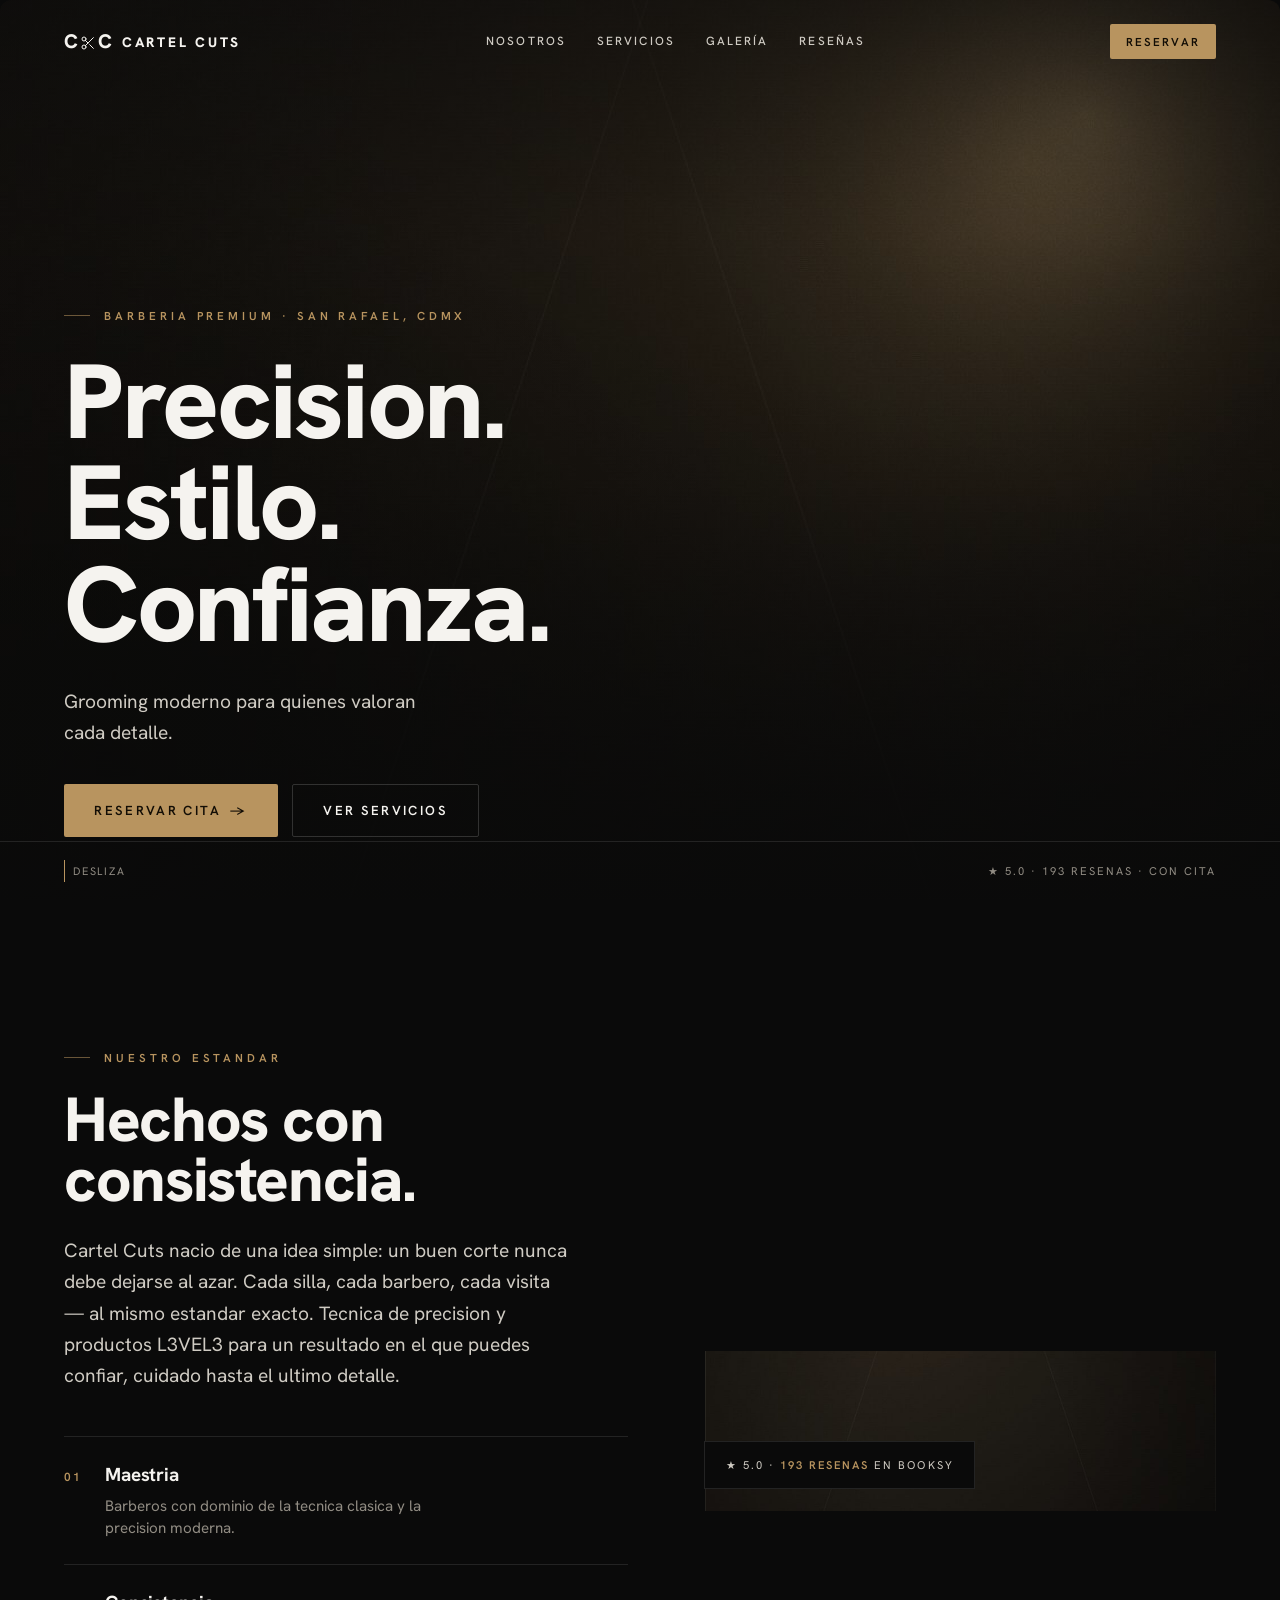
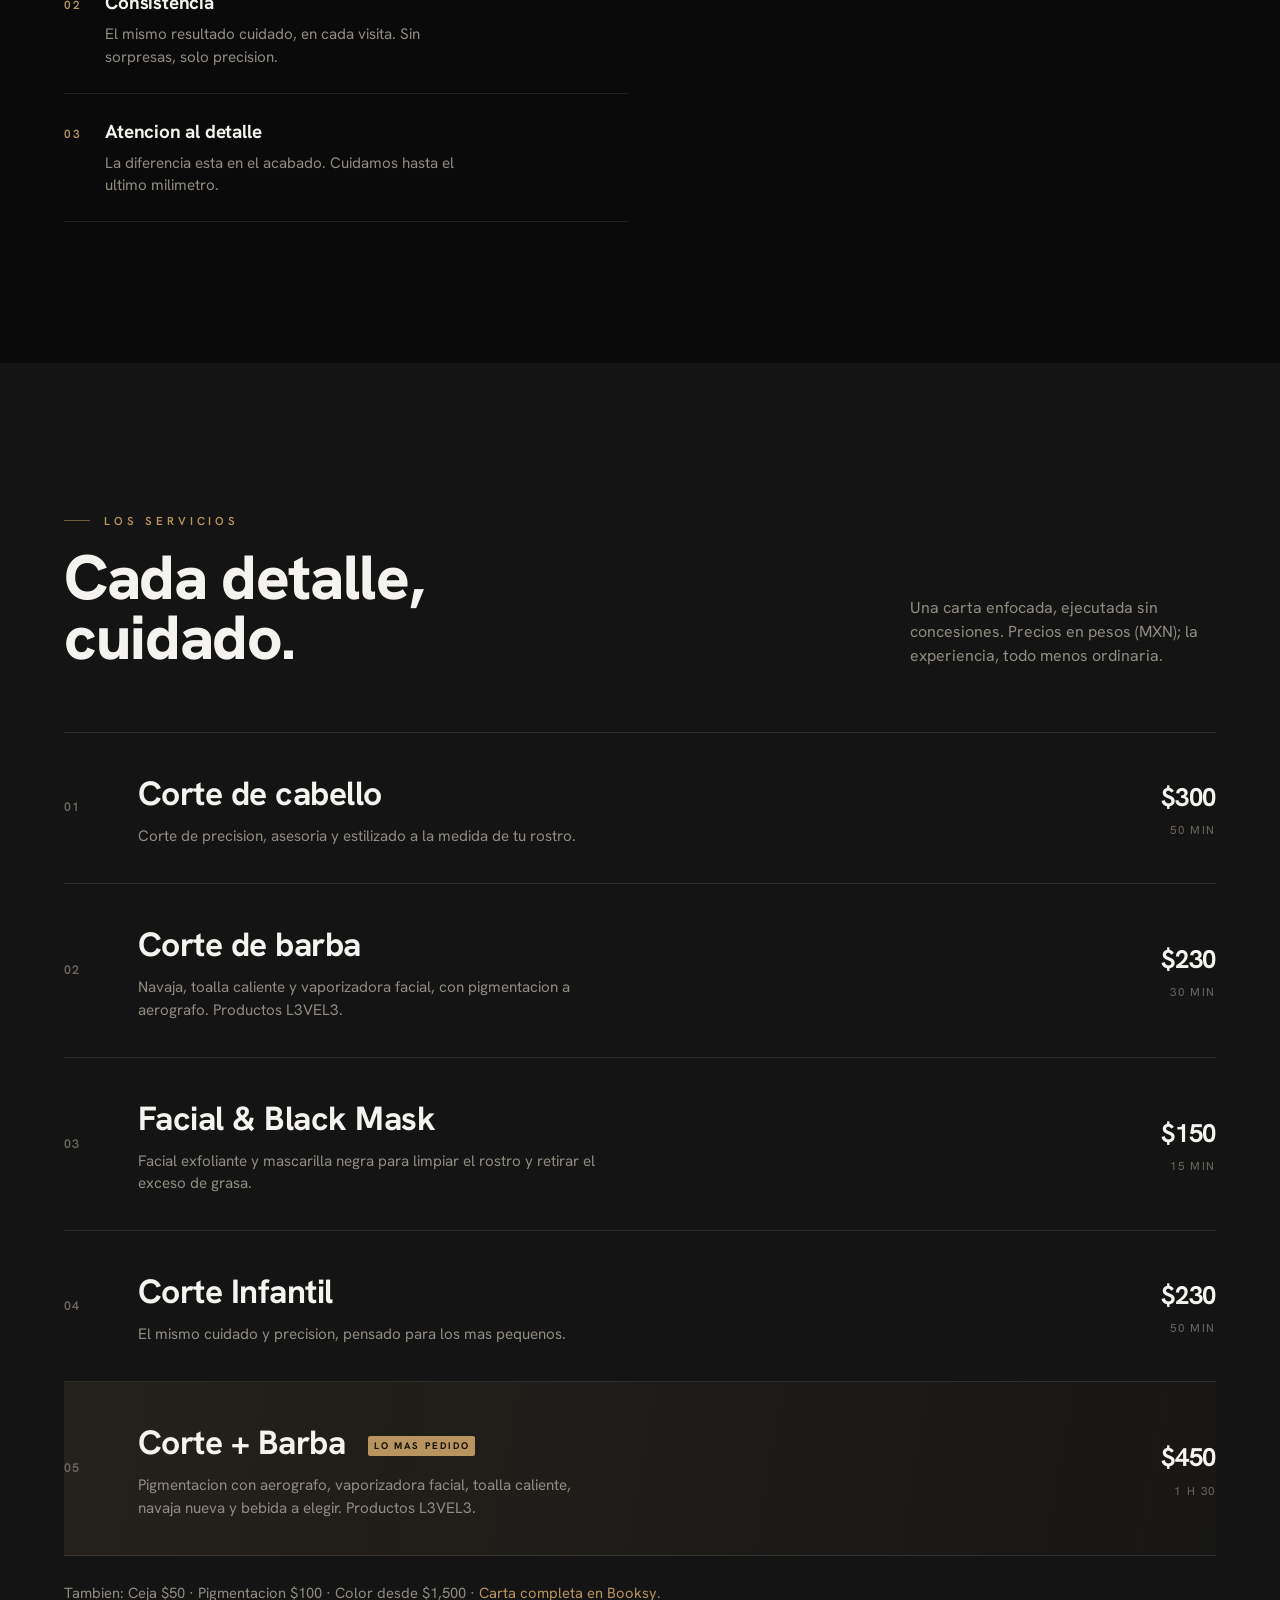
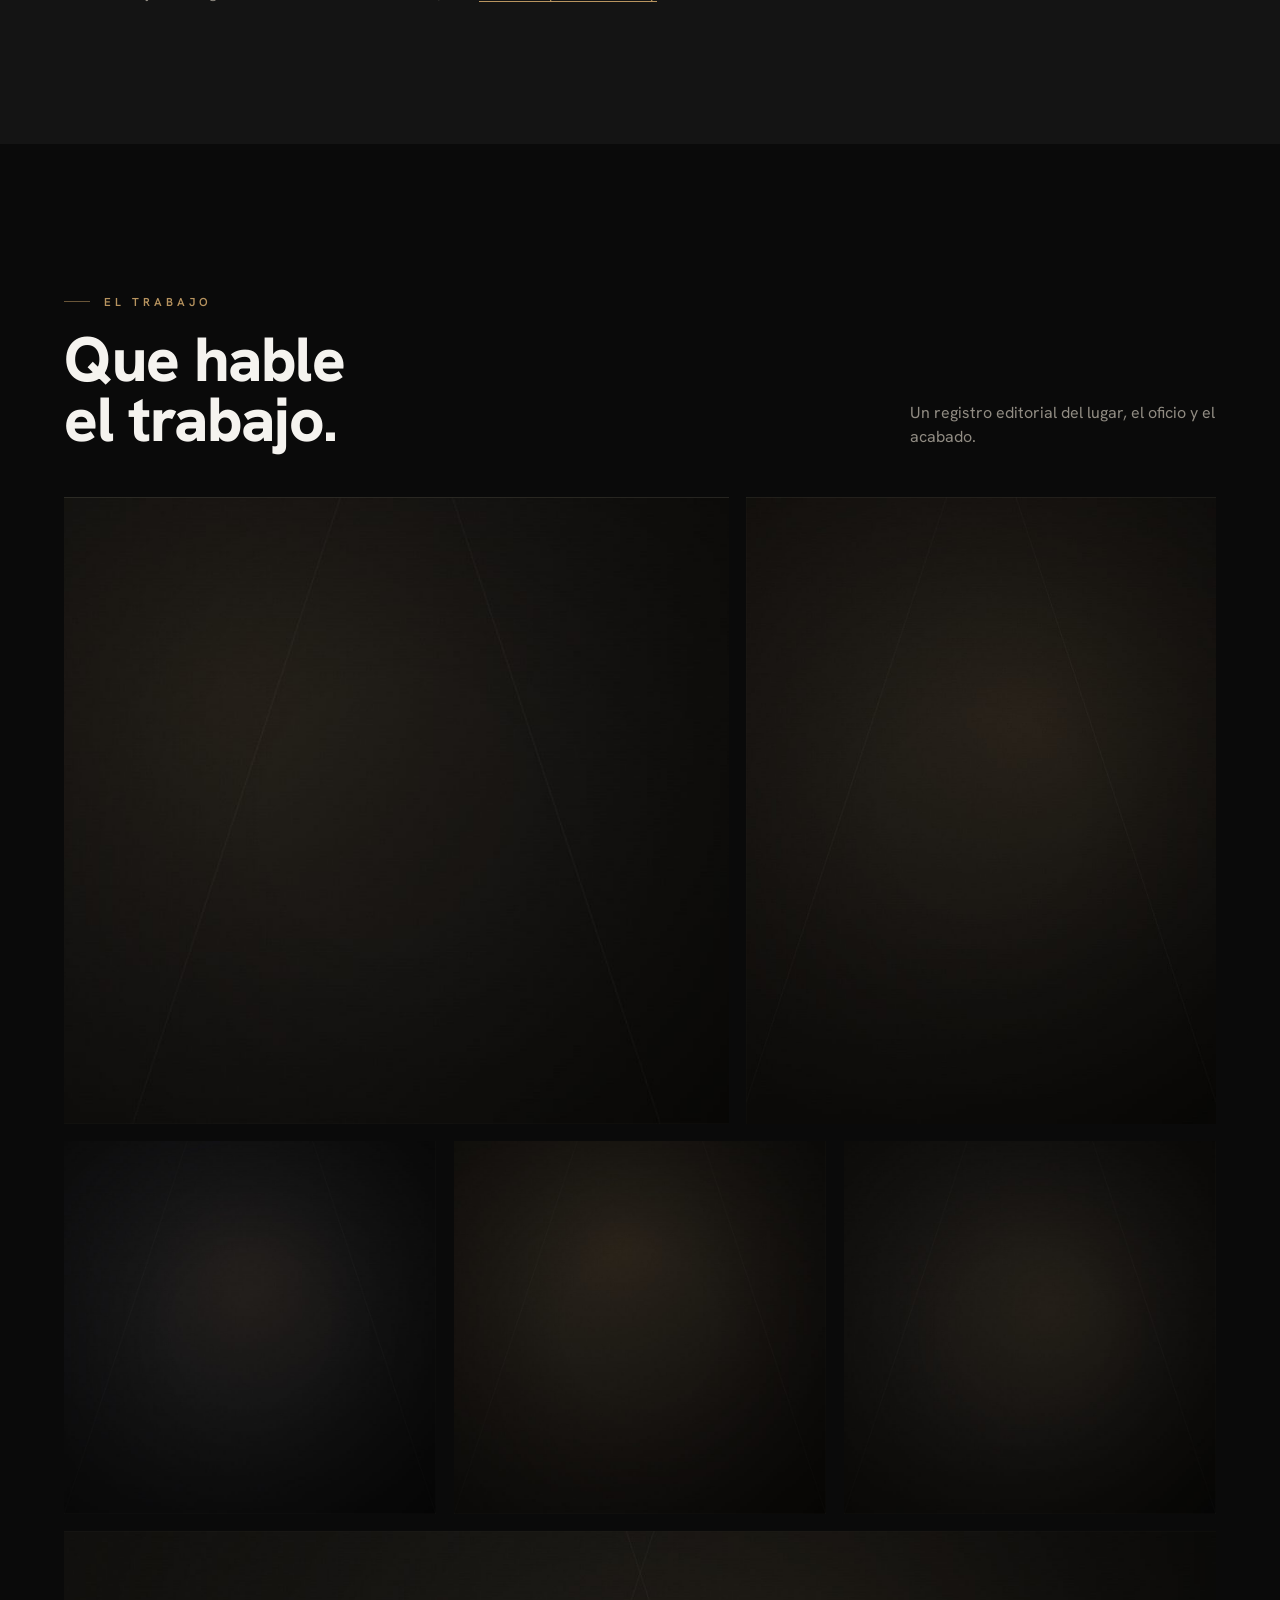
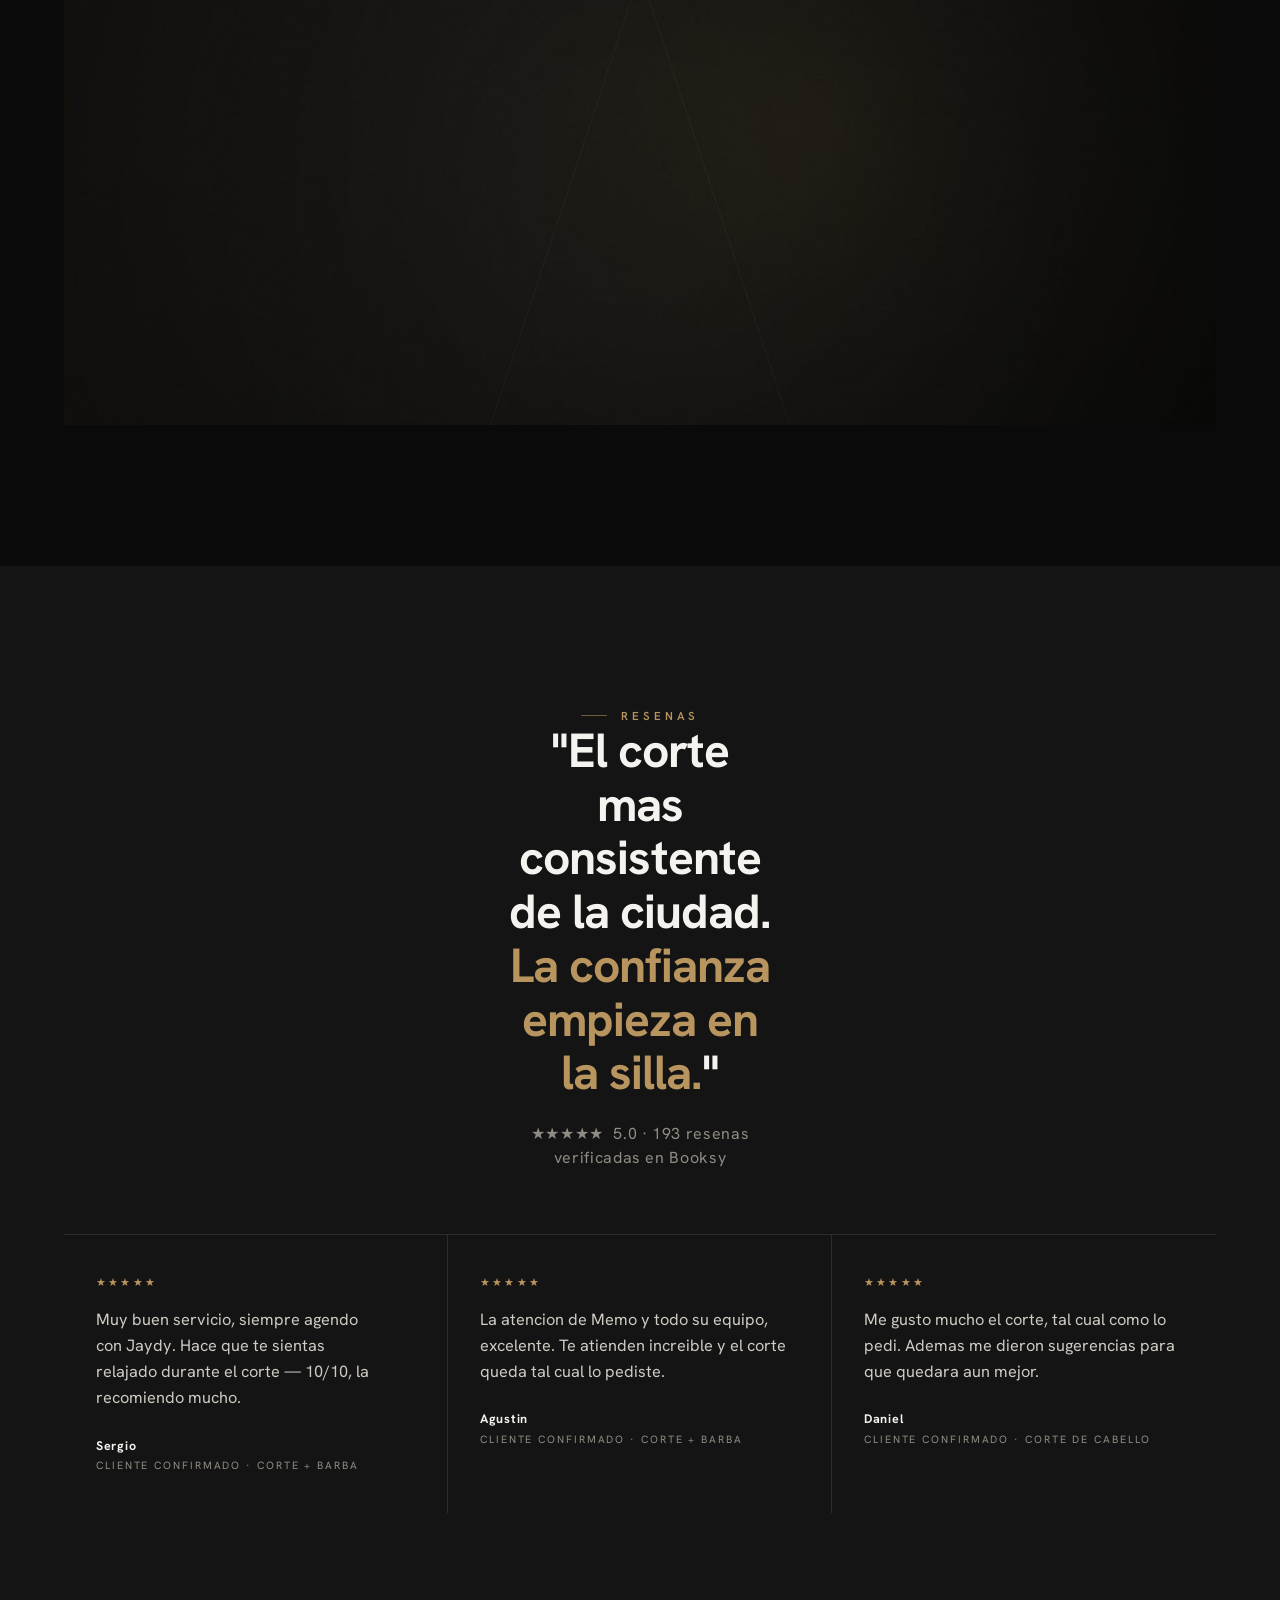
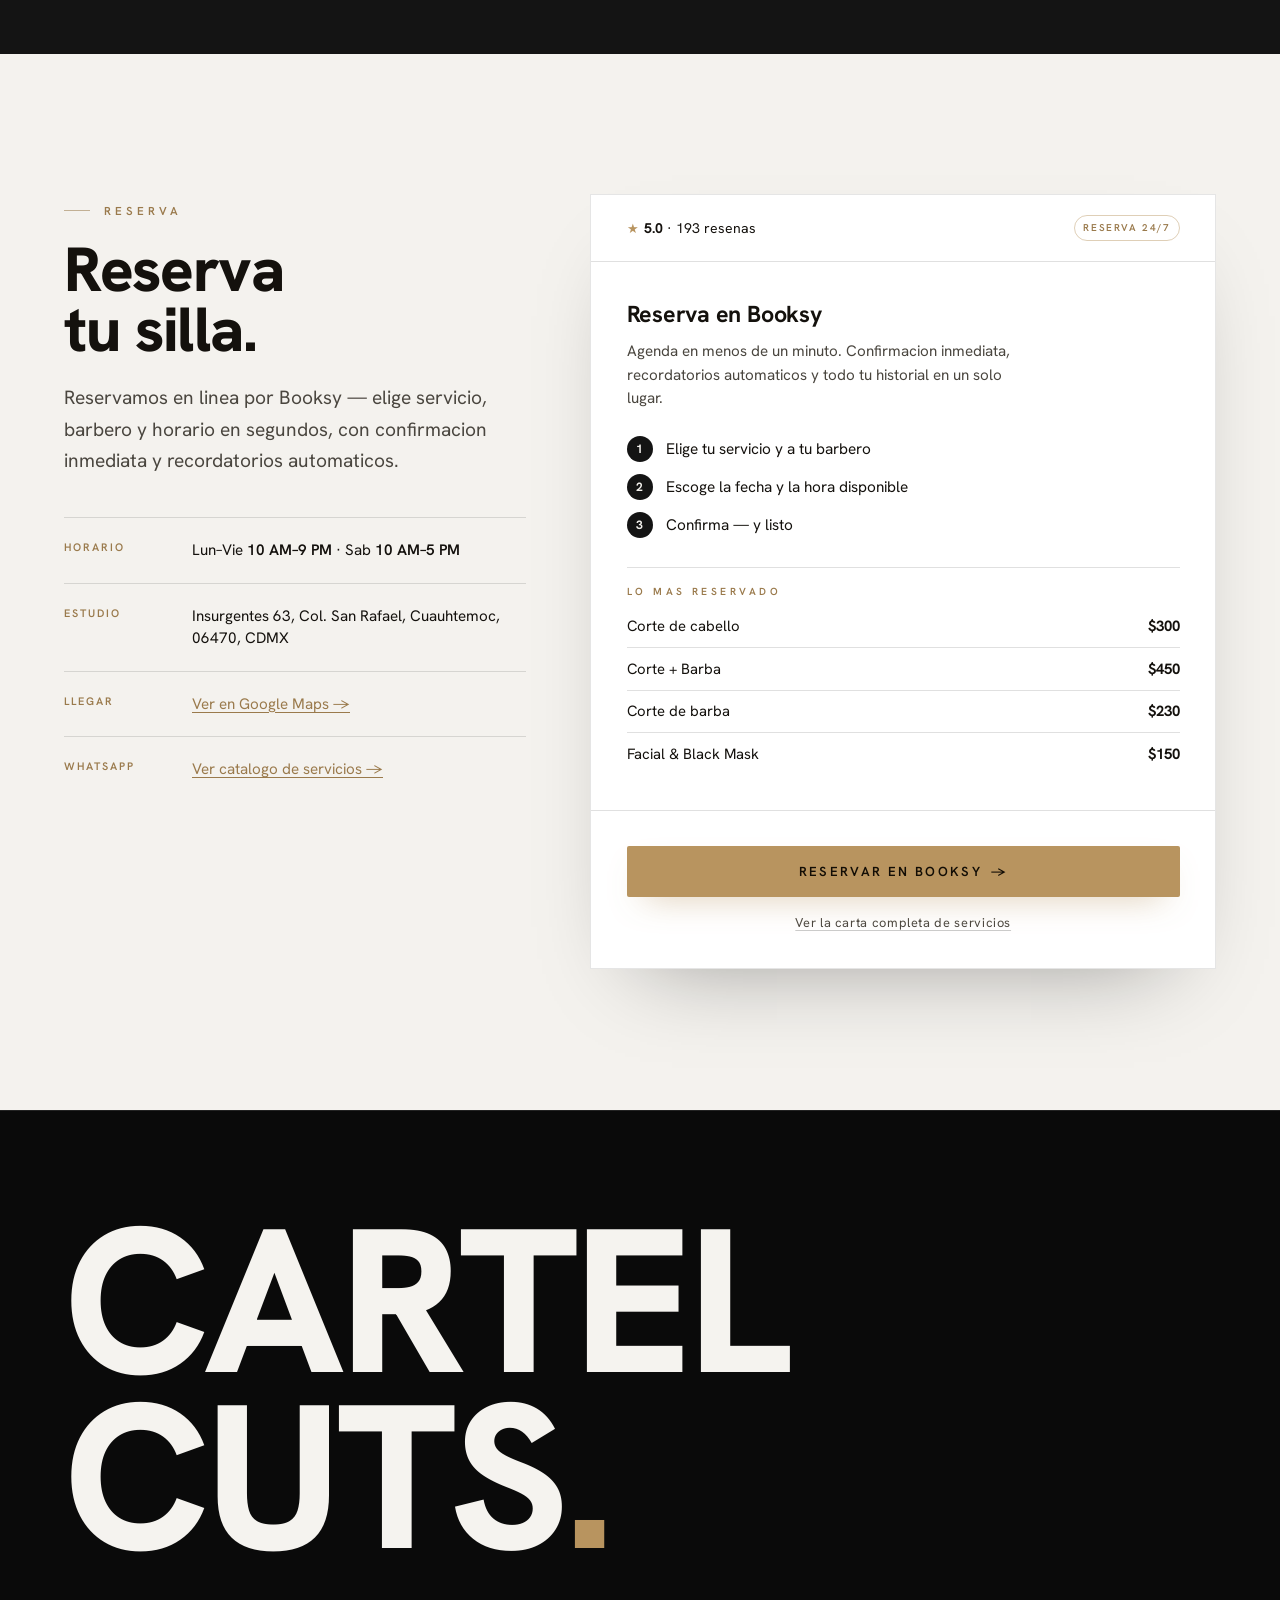
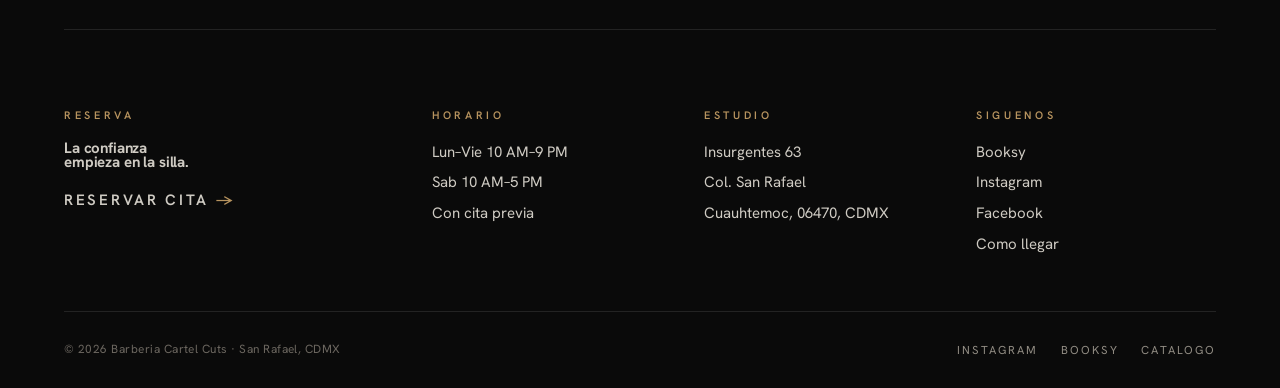
==== commit 7048aeec: "Upgrade to premium design — add regular version for comparison - index.html: full premium redesign (" ====
--- a/index.html
+++ b/index.html
@@ -1,789 +1,328 @@
 <!DOCTYPE html>
 <html lang="es">
 <head>
-  <meta charset="UTF-8">
-  <meta name="viewport" content="width=device-width, initial-scale=1.0">
-  <title>Barbería Cartel Cuts — San Rafael, CDMX</title>
-  <meta name="description" content="Barbería Cartel Cuts — San Rafael, Cuauhtémoc, CDMX. Cómo no somos los únicos, decidimos ser los mejores. Reserva tu cita en línea.">
-  <link rel="icon" href="./logo.png" type="image/png">
-  <!-- Open Graph — rich preview when sharing on WhatsApp / Instagram / iMessage -->
-  <meta property="og:type" content="website">
-  <meta property="og:title" content="Barbería Cartel Cuts — San Rafael, CDMX">
-  <meta property="og:description" content="Cómo no somos los únicos, decidimos ser los mejores. Reserva tu cita en línea — sin esperar.">
-  <meta property="og:image" content="https://cartel-cuts-mx.vercel.app/og-image.png">
-  <meta name="twitter:card" content="summary_large_image">
-  <style>
-    :root {
-      --accent: #c9a84c;
-      --accent-dark: #a8832a;
-      --bg: #111111;
-      --surface: #1c1c1c;
-      --surface2: #252525;
-      --text: #f0f0f0;
-      --text-muted: #888888;
-      --radius: 6px;
-    }
-
-    *, *::before, *::after { box-sizing: border-box; margin: 0; padding: 0; }
-    html { scroll-behavior: smooth; }
-    body {
-      font-family: -apple-system, BlinkMacSystemFont, 'Segoe UI', Roboto, sans-serif;
-      background: var(--bg);
-      color: var(--text);
-      line-height: 1.6;
-    }
-    a { color: inherit; text-decoration: none; }
-
-    /* ── NAV ── */
-    nav {
-      position: sticky; top: 0; z-index: 100;
-      background: rgba(17,17,17,0.95);
-      backdrop-filter: blur(8px);
-      border-bottom: 1px solid #2a2a2a;
-      padding: 0 1.5rem; height: 60px;
-      display: flex; align-items: center; justify-content: space-between;
-    }
-    .nav-brand img {
-      height: 36px;
-      width: auto;
-      display: block;
-    }
-    .nav-links { display: flex; gap: 1.5rem; list-style: none; font-size: 0.875rem; }
-    .nav-links a { color: var(--text-muted); transition: color 0.2s; }
-    .nav-links a:hover { color: var(--text); }
-    .btn-nav {
-      background: var(--accent); color: #111;
-      font-weight: 700; font-size: 0.8rem; letter-spacing: 0.05em;
-      text-transform: uppercase; padding: 0.45rem 1rem;
-      border-radius: var(--radius); transition: background 0.2s;
-    }
-    .btn-nav:hover { background: var(--accent-dark); }
-    @media (max-width: 600px) { .nav-links { display: none; } }
-
-    /* ── HERO ── */
-    #inicio {
-      min-height: 90vh;
-      display: flex; flex-direction: column;
-      align-items: center; justify-content: center;
-      text-align: center; padding: 4rem 1.5rem;
-      background: linear-gradient(to bottom, rgba(17,17,17,0.55), rgba(17,17,17,0.95)),
-        url('https://images.unsplash.com/photo-1503951914875-452162b0f3f1?w=1400&q=80') center/cover no-repeat;
-    }
-    .hero-eyebrow {
-      font-size: 0.75rem; letter-spacing: 0.2em;
-      text-transform: uppercase; color: var(--accent); margin-bottom: 1rem;
-    }
-    .hero-logo {
-      height: 100px;
-      width: auto;
-      margin-bottom: 1.5rem;
-      opacity: 0.95;
-    }
-    .hero-title {
-      font-size: clamp(2.5rem, 8vw, 5rem);
-      font-weight: 800; line-height: 1.1;
-      letter-spacing: -0.02em; margin-bottom: 1rem;
-    }
-    .hero-subtitle {
-      font-size: 1.1rem; color: var(--text-muted);
-      max-width: 500px; margin-bottom: 2.5rem;
-      font-style: italic;
-    }
-    .hero-ctas { display: flex; gap: 1rem; flex-wrap: wrap; justify-content: center; }
-    .btn-primary {
-      background: var(--accent); color: #111;
-      font-weight: 700; font-size: 0.95rem; letter-spacing: 0.03em;
-      padding: 0.85rem 2rem; border-radius: var(--radius);
-      transition: background 0.2s, transform 0.1s;
-    }
-    .btn-primary:hover { background: var(--accent-dark); transform: translateY(-1px); }
-    .btn-secondary {
-      border: 1px solid #333; color: var(--text);
-      font-size: 0.95rem; padding: 0.85rem 2rem;
-      border-radius: var(--radius); transition: border-color 0.2s;
-    }
-    .btn-secondary:hover { border-color: #666; }
-
-    /* ── SECTIONS ── */
-    section { padding: 5rem 1.5rem; }
-    .container { max-width: 900px; margin: 0 auto; }
-    .section-label {
-      font-size: 0.7rem; letter-spacing: 0.2em;
-      text-transform: uppercase; color: var(--accent); margin-bottom: 0.5rem;
-    }
-    .section-title {
-      font-size: clamp(1.75rem, 4vw, 2.5rem);
-      font-weight: 700; margin-bottom: 3rem;
-    }
-
-    /* ── SERVICIOS ── */
-    #servicios { background: var(--surface); }
-    .services-grid {
-      display: grid;
-      grid-template-columns: repeat(auto-fill, minmax(240px, 1fr));
-      gap: 1rem;
-    }
-    .service-card {
-      background: var(--surface2); border: 1px solid #2e2e2e;
-      border-radius: var(--radius); padding: 1.25rem 1.5rem;
-      display: flex; justify-content: space-between; align-items: center; gap: 1rem;
-    }
-    .service-name { font-weight: 600; font-size: 0.95rem; }
-    .service-desc { font-size: 0.8rem; color: var(--text-muted); margin-top: 0.2rem; }
-    .service-price { font-size: 1.1rem; font-weight: 700; color: var(--accent); white-space: nowrap; }
-
-    /* ── NOSOTROS ── */
-    #nosotros .about-body {
-      display: grid; grid-template-columns: 1fr 1fr;
-      gap: 3rem; align-items: center;
-    }
-    #nosotros .about-text p { color: var(--text-muted); font-size: 1rem; margin-bottom: 1rem; }
-    .about-photo {
-      background: var(--surface); border: 1px solid #2a2a2a;
-      border-radius: var(--radius); aspect-ratio: 4/5; overflow: hidden;
-    }
-    .about-photo img { width: 100%; height: 100%; object-fit: cover; }
-    @media (max-width: 680px) {
-      #nosotros .about-body { grid-template-columns: 1fr; }
-      .about-photo { aspect-ratio: 16/9; }
-    }
-
-    /* ── HORARIOS ── */
-    #horarios { background: var(--surface); }
-    .info-grid { display: grid; grid-template-columns: 1fr 1fr; gap: 2rem; }
-    @media (max-width: 600px) { .info-grid { grid-template-columns: 1fr; } }
-    .info-block h3 {
-      font-size: 0.75rem; letter-spacing: 0.15em;
-      text-transform: uppercase; color: var(--accent); margin-bottom: 1rem;
-    }
-    .hours-table { width: 100%; border-collapse: collapse; font-size: 0.9rem; }
-    .hours-table tr { border-bottom: 1px solid #2a2a2a; }
-    .hours-table td { padding: 0.5rem 0; }
-    .hours-table td:last-child { text-align: right; color: var(--text-muted); }
-    .address-text { color: var(--text-muted); font-size: 0.95rem; line-height: 1.8; }
-    .map-link {
-      display: inline-block; margin-top: 1rem; font-size: 0.85rem;
-      color: var(--accent); border-bottom: 1px solid transparent; transition: border-color 0.2s;
-    }
-    .map-link:hover { border-color: var(--accent); }
-
-    /* ── RESEÑAS ── */
-    .rating-banner {
-      background: var(--surface2); border: 1px solid #2e2e2e;
-      border-radius: var(--radius); padding: 1.5rem 2rem;
-      display: flex; align-items: center; gap: 1.5rem;
-      margin-bottom: 3rem; flex-wrap: wrap;
-    }
-    .rating-score { font-size: 3rem; font-weight: 800; color: var(--accent); line-height: 1; }
-    .rating-stars { font-size: 1.25rem; color: var(--accent); letter-spacing: 0.1em; }
-    .rating-count { font-size: 0.9rem; color: var(--text-muted); margin-top: 0.2rem; }
-
-    /* ── RESERVAR ── */
-    #reservar { text-align: center; padding: 6rem 1.5rem; }
-    #reservar .section-title { margin-bottom: 1rem; }
-    #reservar p { color: var(--text-muted); margin-bottom: 2.5rem; font-size: 1rem; }
-    .contact-options { display: flex; gap: 1rem; justify-content: center; flex-wrap: wrap; }
-    .btn-whatsapp {
-      background: #25d366; color: #fff; font-weight: 700; font-size: 0.95rem;
-      padding: 0.85rem 2rem; border-radius: var(--radius);
-      display: flex; align-items: center; gap: 0.5rem; transition: opacity 0.2s;
-    }
-    .btn-whatsapp:hover { opacity: 0.85; }
-
-    /* ── FOOTER ── */
-    footer {
-      background: #0a0a0a; border-top: 1px solid #1e1e1e;
-      padding: 2rem 1.5rem; text-align: center;
-    }
-    .footer-inner { max-width: 900px; margin: 0 auto; }
-    .footer-name { font-weight: 700; color: var(--accent); letter-spacing: 0.1em; text-transform: uppercase; margin-bottom: 0.5rem; }
-    .footer-meta { font-size: 0.8rem; color: var(--text-muted); }
-    .footer-social { display: flex; gap: 1.5rem; justify-content: center; margin-top: 1rem; }
-    .footer-social a { font-size: 0.85rem; color: var(--text-muted); transition: color 0.2s; }
-    .footer-social a:hover { color: var(--text); }
-
-    /* ── FLOATING WHATSAPP ── */
-    .fab-whatsapp {
-      position: fixed; bottom: 5.5rem; right: 1.5rem; z-index: 200;
-      background: #25d366; color: #fff; width: 56px; height: 56px;
-      border-radius: 50%; display: flex; align-items: center; justify-content: center;
-      box-shadow: 0 4px 16px rgba(37,211,102,0.4); transition: transform 0.2s;
-    }
-    .fab-whatsapp:hover { transform: scale(1.08); }
-    .fab-whatsapp svg { width: 28px; height: 28px; fill: #fff; }
-
-    /* ── TESTIMONIALS ── */
-    #resenas { background: var(--surface); }
-    .testimonials-grid {
-      display: grid;
-      grid-template-columns: repeat(auto-fill, minmax(260px, 1fr));
-      gap: 1.25rem;
-    }
-    .testimonial-card {
-      background: var(--bg);
-      border: 1px solid #2a2a2a;
-      border-radius: var(--radius);
-      padding: 1.5rem;
-      display: flex;
-      flex-direction: column;
-      justify-content: space-between;
-      transition: border-color 0.25s, transform 0.25s;
-    }
-    .testimonial-card:hover { border-color: var(--accent); transform: translateY(-3px); }
-    .testimonial-text {
-      font-size: 0.93rem; color: var(--text-muted);
-      line-height: 1.75; font-style: italic; margin-bottom: 1.25rem;
-    }
-    .testimonial-author { display: flex; align-items: center; gap: 0.75rem; }
-    .testimonial-avatar {
-      width: 38px; height: 38px; border-radius: 50%;
-      background: var(--surface2); border: 1px solid #2e2e2e;
-      display: flex; align-items: center; justify-content: center;
-      font-size: 0.9rem; font-weight: 700; color: var(--accent);
-      flex-shrink: 0;
-    }
-    .testimonial-name { font-weight: 600; font-size: 0.9rem; }
-    .testimonial-stars { font-size: 0.72rem; color: var(--accent); letter-spacing: 0.05em; }
-    .testimonial-source { font-size: 0.72rem; color: var(--text-muted); }
-
-    /* ── TEAM CARDS ── */
-    .team-section {
-      margin-top: 3rem;
-      padding-top: 2.5rem;
-      border-top: 1px solid #2a2a2a;
-    }
-    .team-section-label {
-      font-size: 0.7rem; letter-spacing: 0.2em;
-      text-transform: uppercase; color: var(--accent); margin-bottom: 1.5rem;
-    }
-    .team-cards {
-      display: grid;
-      grid-template-columns: repeat(5, 1fr);
-      gap: 1rem;
-    }
-    @media (max-width: 640px) {
-      .team-cards { grid-template-columns: repeat(3, 1fr); }
-    }
-    .team-card {
-      background: var(--surface2); border: 1px solid #2e2e2e;
-      border-radius: var(--radius); padding: 1.5rem 0.75rem;
-      text-align: center;
-      transition: border-color 0.25s, transform 0.2s, box-shadow 0.25s;
-    }
-    .team-card:hover {
-      border-color: var(--accent);
-      transform: translateY(-3px);
-      box-shadow: 0 8px 24px rgba(0,0,0,0.3);
-    }
-    .team-initial {
-      width: 56px; height: 56px; border-radius: 50%;
-      border: 2px solid var(--accent);
-      display: flex; align-items: center; justify-content: center;
-      font-size: 1.4rem; font-weight: 800; color: var(--accent);
-      margin: 0 auto 0.85rem;
-    }
-    .team-card-name { font-size: 0.92rem; font-weight: 700; color: var(--text); margin-bottom: 0.25rem; }
-    .team-card-role { font-size: 0.68rem; color: var(--text-muted); text-transform: uppercase; letter-spacing: 0.1em; }
-
-    /* ── AMENITIES GRID ── */
-    .amenities-grid {
-      display: grid;
-      grid-template-columns: repeat(auto-fill, minmax(190px, 1fr));
-      gap: 0.75rem;
-      margin-top: 2rem;
-      padding-top: 2.5rem;
-      border-top: 1px solid #2a2a2a;
-    }
-    .amenity-item {
-      display: flex; align-items: center; gap: 0.65rem;
-      padding: 0.75rem 1rem;
-      background: var(--surface2); border: 1px solid #2e2e2e;
-      border-radius: var(--radius);
-    }
-    .amenity-icon { width: 15px; height: 15px; flex-shrink: 0; color: var(--accent); }
-    .amenity-icon svg { width: 100%; height: 100%; display: block; }
-    .amenity-text { font-size: 0.82rem; color: var(--text-muted); }
-
-    /* ── SCROLL REVEAL ── */
-    .reveal {
-      opacity: 0;
-      transform: translateY(28px);
-      transition: opacity 0.65s ease, transform 0.65s ease;
-    }
-    .reveal.visible {
-      opacity: 1;
-      transform: translateY(0);
-    }
-
-    /* ── SERVICE CARD HOVER ── */
-    .service-card {
-      transition: border-color 0.25s, box-shadow 0.25s, transform 0.25s;
-    }
-    .service-card:hover {
-      border-color: var(--accent);
-      box-shadow: 0 0 28px rgba(201, 168, 76, 0.13);
-      transform: translateY(-3px);
-    }
-
-    /* ── CATALOG CTA ── */
-    .catalog-cta {
-      margin-top: 2.5rem;
-      text-align: center;
-    }
-    .catalog-cta p {
-      font-size: 0.8rem;
-      color: var(--text-muted);
-      margin-top: 0.75rem;
-    }
-    .btn-catalog {
-      display: inline-flex;
-      align-items: center;
-      gap: 0.6rem;
-      background: transparent;
-      border: 1.5px solid #25d366;
-      color: #25d366;
-      font-weight: 600;
-      font-size: 0.9rem;
-      padding: 0.75rem 1.75rem;
-      border-radius: var(--radius);
-      transition: background 0.2s, color 0.2s, transform 0.1s;
-    }
-    .btn-catalog:hover {
-      background: #25d366;
-      color: #fff;
-      transform: translateY(-1px);
-    }
-    .btn-catalog svg { width: 18px; height: 18px; fill: currentColor; flex-shrink: 0; }
-
-    /* ── STICKY BOOKING BAR ── */
-    .sticky-bar {
-      position: fixed;
-      bottom: 0; left: 0; right: 0; z-index: 150;
-      background: rgba(14, 14, 14, 0.97);
-      backdrop-filter: blur(12px);
-      border-top: 1px solid #2a2a2a;
-      padding: 0.85rem 1.5rem;
-      display: flex;
-      align-items: center;
-      justify-content: space-between;
-      gap: 1rem;
-      transform: translateY(100%);
-      transition: transform 0.4s cubic-bezier(0.16, 1, 0.3, 1);
-    }
-    .sticky-bar.visible { transform: translateY(0); }
-    .sticky-bar-text { font-size: 0.85rem; color: var(--text-muted); line-height: 1.4; }
-    .sticky-bar-text strong { color: var(--text); font-size: 0.95rem; }
-    .btn-sticky {
-      background: var(--accent); color: #111;
-      font-weight: 700; font-size: 0.82rem;
-      letter-spacing: 0.05em; text-transform: uppercase;
-      padding: 0.65rem 1.5rem; border-radius: var(--radius);
-      white-space: nowrap; transition: background 0.2s;
-      flex-shrink: 0;
-    }
-    .btn-sticky:hover { background: var(--accent-dark); }
-    @media (max-width: 480px) {
-      .sticky-bar-text { display: none; }
-      .btn-sticky { width: 100%; text-align: center; padding: 0.75rem; }
-    }
-  </style>
+<meta charset="UTF-8">
+<meta name="viewport" content="width=device-width, initial-scale=1.0">
+<title>Barbería Cartel Cuts — San Rafael, CDMX</title>
+<meta name="description" content="Barbería Cartel Cuts — grooming premium en San Rafael, Cuauhtémoc, CDMX. Corte, barba, facial y más. Productos L3VEL3. 5.0 ★ con 193 reseñas. Reserva en línea.">
+<meta property="og:title" content="Barbería Cartel Cuts — San Rafael, CDMX">
+<meta property="og:description" content="Precisión. Estilo. Confianza. Barbería premium en Cuauhtémoc, Ciudad de México.">
+<meta property="og:image" content="https://cartel-cuts-mx.vercel.app/assets/og-image.png">
+<meta property="og:type" content="website">
+<link rel="icon" type="image/png" href="assets/logo.png">
+<link rel="preconnect" href="https://fonts.googleapis.com">
+<link rel="preconnect" href="https://fonts.gstatic.com" crossorigin>
+<link href="https://fonts.googleapis.com/css2?family=Hanken+Grotesk:wght@300;400;500;600;700;800&display=swap" rel="stylesheet">
+<link rel="stylesheet" href="styles.css">
+<link rel="stylesheet" href="sections.css">
+<noscript><style>.reveal{opacity:1 !important;transform:none !important}.hero h1 .ln>span{transform:none !important}</style></noscript>
 </head>
-<body>
-
-  <!-- NAV -->
-  <nav>
-    <a class="nav-brand" href="#inicio">
-      <img src="./logo.png" alt="Barbería Cartel Cuts">
+<body id="top">
+
+<!-- ===================== NAV ===================== -->
+<header class="nav" id="nav">
+  <div class="wrap nav__in">
+    <a href="#top" class="brand" aria-label="Cartel Cuts">
+      <span class="lock" aria-hidden="true">
+        <span>C</span>
+        <svg class="sciss" viewBox="0 0 24 24" fill="none" stroke="currentColor" stroke-width="1.5" stroke-linecap="round" stroke-linejoin="round">
+          <circle cx="6" cy="6" r="3"/><circle cx="6" cy="18" r="3"/>
+          <line x1="20" y1="4" x2="8.12" y2="15.88"/><line x1="14.47" y1="14.48" x2="20" y2="20"/><line x1="8.12" y1="8.12" x2="12" y2="12"/>
+        </svg>
+        <span>C</span>
+      </span>
+      <span class="brand__type">Cartel&nbsp;Cuts</span>
     </a>
-    <ul class="nav-links">
-      <li><a href="#servicios">Servicios</a></li>
-      <li><a href="#nosotros">Nosotros</a></li>
-      <li><a href="#horarios">Horarios</a></li>
-    </ul>
-    <a class="btn-nav" href="https://booksy.com/es-mx/11411_barberia-cartel-cuts_peluqueria_314440_san-rafael" target="_blank" rel="noopener">Reservar cita</a>
-  </nav>
-
-  <!-- HERO -->
-  <section id="inicio">
-    <img class="hero-logo" src="./logo.png" alt="Barbería Cartel Cuts">
-    <p class="hero-eyebrow">Barbería en San Rafael, Cuauhtémoc · CDMX</p>
-    <h1 class="hero-title">Cartel Cuts</h1>
-    <p class="hero-subtitle">"Cómo no somos los únicos, decidimos ser los mejores."</p>
-    <div class="hero-ctas">
-      <a class="btn-primary" href="https://booksy.com/es-mx/11411_barberia-cartel-cuts_peluqueria_314440_san-rafael" target="_blank" rel="noopener">Reservar cita</a>
-      <a class="btn-secondary" href="#servicios">Ver servicios</a>
-    </div>
-  </section>
-
-  <!-- SERVICIOS -->
-  <section id="servicios">
-    <div class="container">
-      <p class="section-label">Lo que ofrecemos</p>
-      <h2 class="section-title">Servicios y precios</h2>
-      <div class="services-grid">
-
-        <div class="service-card">
-          <div>
-            <div class="service-name">Corte de cabello</div>
-            <div class="service-desc">Tijera o máquina, acabado impecable</div>
-          </div>
-          <div class="service-price">$300</div>
-        </div>
-
-        <div class="service-card">
-          <div>
-            <div class="service-name">Corte + barba</div>
-            <div class="service-desc">Corte y perfilado de barba</div>
-          </div>
-          <div class="service-price">$450</div>
-        </div>
-
-        <div class="service-card">
-          <div>
-            <div class="service-name">Corte infantil</div>
-            <div class="service-desc">Menores de 12 años</div>
-          </div>
-          <div class="service-price">$230</div>
-        </div>
-
-        <div class="service-card">
-          <div>
-            <div class="service-name">Corte de barba</div>
-            <div class="service-desc">Máquina $100 · Navaja recta $230</div>
-          </div>
-          <div class="service-price">$100+</div>
-        </div>
-
-        <div class="service-card">
-          <div>
-            <div class="service-name">Ceja</div>
-            <div class="service-desc">Diseño y depilación</div>
-          </div>
-          <div class="service-price">$50</div>
-        </div>
-
-        <div class="service-card">
-          <div>
-            <div class="service-name">Pigmentación</div>
-            <div class="service-desc">Pigmentación capilar</div>
-          </div>
-          <div class="service-price">$100</div>
-        </div>
-
-        <div class="service-card">
-          <div>
-            <div class="service-name">Facial + mascarilla negra</div>
-            <div class="service-desc">Limpieza profunda de poros</div>
-          </div>
-          <div class="service-price">$150</div>
-        </div>
-
-        <div class="service-card">
-          <div>
-            <div class="service-name">Semi ondulación</div>
-            <div class="service-desc">Tratamiento de ondulación</div>
-          </div>
-          <div class="service-price">$1,000</div>
-        </div>
-
-        <div class="service-card">
-          <div>
-            <div class="service-name">Diseño de líneas</div>
-            <div class="service-desc">Consultar precio</div>
-          </div>
-          <div class="service-price">consultar</div>
-        </div>
-
-        <div class="service-card">
-          <div>
-            <div class="service-name">Color</div>
-            <div class="service-desc">Tinte completo</div>
-          </div>
-          <div class="service-price">desde $1,500</div>
-        </div>
-
-        <div class="service-card">
-          <div>
-            <div class="service-name">Mechas / blanco / platinado</div>
-            <div class="service-desc">Mechas, decoloración o platinado completo</div>
-          </div>
-          <div class="service-price">desde $2,500</div>
-        </div>
-
-      </div>
-
-      <!-- CATÁLOGO WHATSAPP -->
-      <div class="catalog-cta">
-        <a class="btn-catalog" href="https://wa.me/c/5215610499495" target="_blank" rel="noopener">
-          <svg viewBox="0 0 24 24" xmlns="http://www.w3.org/2000/svg">
-            <path d="M17.472 14.382c-.297-.149-1.758-.867-2.03-.967-.273-.099-.471-.148-.67.15-.197.297-.767.966-.94 1.164-.173.199-.347.223-.644.075-.297-.15-1.255-.463-2.39-1.475-.883-.788-1.48-1.761-1.653-2.059-.173-.297-.018-.458.13-.606.134-.133.298-.347.446-.52.149-.174.198-.298.298-.497.099-.198.05-.371-.025-.52-.075-.149-.669-1.612-.916-2.207-.242-.579-.487-.5-.669-.51-.173-.008-.371-.01-.57-.01-.198 0-.52.074-.792.372-.272.297-1.04 1.016-1.04 2.479 0 1.462 1.065 2.875 1.213 3.074.149.198 2.096 3.2 5.077 4.487.709.306 1.262.489 1.694.625.712.227 1.36.195 1.871.118.571-.085 1.758-.719 2.006-1.413.248-.694.248-1.289.173-1.413-.074-.124-.272-.198-.57-.347m-5.421 7.403h-.004a9.87 9.87 0 01-5.031-1.378l-.361-.214-3.741.982.998-3.648-.235-.374a9.86 9.86 0 01-1.51-5.26c.001-5.45 4.436-9.884 9.888-9.884 2.64 0 5.122 1.03 6.988 2.898a9.825 9.825 0 012.893 6.994c-.003 5.45-4.437 9.884-9.885 9.884m8.413-18.297A11.815 11.815 0 0012.05 0C5.495 0 .16 5.335.157 11.892c0 2.096.547 4.142 1.588 5.945L.057 24l6.305-1.654a11.882 11.882 0 005.683 1.448h.005c6.554 0 11.89-5.335 11.893-11.893a11.821 11.821 0 00-3.48-8.413z"/>
-          </svg>
-          Ver catálogo completo en WhatsApp
-        </a>
-        <p>Fotos de estilos, cortes y más — directo en WhatsApp</p>
-      </div>
-
-    </div>
-  </section>
-
-  <!-- NOSOTROS -->
-  <section id="nosotros">
-    <div class="container">
-      <p class="section-label">Quiénes somos</p>
-      <div class="about-body">
-        <div class="about-text">
-          <h2 class="section-title" style="margin-bottom:1.5rem">Barbería Cartel Cuts</h2>
-
-          <!-- Rating -->
-          <div class="rating-banner">
-            <div class="rating-score">4.96</div>
-            <div>
-              <div class="rating-stars">★★★★★</div>
-              <div class="rating-count">193 reseñas en Booksy</div>
-            </div>
-          </div>
-
-          <p>Somos una barbería en el corazón de San Rafael, Cuauhtémoc. Llevamos el oficio con precisión y orgullo — cada corte, tal cual como lo pides.</p>
-          <br>
-          <a class="btn-primary" href="https://booksy.com/es-mx/11411_barberia-cartel-cuts_peluqueria_314440_san-rafael" target="_blank" rel="noopener">Reservar ahora</a>
-        </div>
-        <div class="about-photo">
-          <!-- TODO: reemplazar con foto real del local -->
-          <img src="https://images.unsplash.com/photo-1585747860715-2ba37e788b70?w=800&q=80" alt="Interior de Barbería Cartel Cuts">
-        </div>
-      <!-- EL EQUIPO -->
-      <div class="team-section">
-        <p class="team-section-label">El equipo</p>
-        <div class="team-cards">
-          <div class="team-card">
-            <div class="team-initial">D</div>
-            <div class="team-card-name">Dan</div>
-            <div class="team-card-role">Barbero</div>
-          </div>
-          <div class="team-card">
-            <div class="team-initial">A</div>
-            <div class="team-card-name">Alberto</div>
-            <div class="team-card-role">Barbero</div>
-          </div>
-          <div class="team-card">
-            <div class="team-initial">F</div>
-            <div class="team-card-name">Fer</div>
-            <div class="team-card-role">Barbero</div>
-          </div>
-          <div class="team-card">
-            <div class="team-initial">J</div>
-            <div class="team-card-name">Jaydy</div>
-            <div class="team-card-role">Barbero</div>
-          </div>
-          <div class="team-card">
-            <div class="team-initial">M</div>
-            <div class="team-card-name">Memo</div>
-            <div class="team-card-role">Barbero</div>
-          </div>
-        </div>
-      </div>
-
-      <!-- AMENITIES -->
-      <div class="amenities-grid">
-        <div class="amenity-item">
-          <span class="amenity-icon"><svg viewBox="0 0 16 16" fill="none" stroke="currentColor" stroke-width="1.5" stroke-linecap="round" stroke-linejoin="round"><path d="M2 6a8 8 0 0112 0M4.5 8.5a5 5 0 017 0M7 11a2 2 0 012 0M8 13.5h.01"/></svg></span>
-          <span class="amenity-text">WiFi disponible</span>
-        </div>
-        <div class="amenity-item">
-          <span class="amenity-icon"><svg viewBox="0 0 16 16" fill="none" stroke="currentColor" stroke-width="1.5" stroke-linecap="round" stroke-linejoin="round"><rect x="1" y="3.5" width="14" height="9" rx="1.5"/><path d="M1 7h14"/></svg></span>
-          <span class="amenity-text">Tarjeta aceptada</span>
-        </div>
-        <div class="amenity-item">
-          <span class="amenity-icon"><svg viewBox="0 0 16 16" fill="none" stroke="currentColor" stroke-width="1.5" stroke-linecap="round" stroke-linejoin="round"><circle cx="8" cy="3" r="1.25"/><path d="M8 5v4l2 2M6 7h3M5 13a3 3 0 006 0"/></svg></span>
-          <span class="amenity-text">Acceso accesible</span>
-        </div>
-        <div class="amenity-item">
-          <span class="amenity-icon"><svg viewBox="0 0 16 16" fill="none" stroke="currentColor" stroke-width="1.5" stroke-linecap="round" stroke-linejoin="round"><rect x="1" y="5" width="14" height="7" rx="1.5"/><path d="M4 5V3.5a.5.5 0 01.5-.5h7a.5.5 0 01.5.5V5M4 12v1M12 12v1"/></svg></span>
-          <span class="amenity-text">Estacionamiento en calle</span>
-        </div>
-        <div class="amenity-item">
-          <span class="amenity-icon"><svg viewBox="0 0 16 16" fill="none" stroke="currentColor" stroke-width="1.5" stroke-linecap="round" stroke-linejoin="round"><path d="M8 2l1.5 3 3.5.5-2.5 2.5.5 3.5L8 10l-3 1.5.5-3.5L3 5.5 6.5 5 8 2z"/></svg></span>
-          <span class="amenity-text">Programa de lealtad</span>
-        </div>
-      </div>
-    </div>
-  </section>
-
-  <!-- HORARIOS Y UBICACIÓN -->
-  <section id="horarios">
-    <div class="container">
-      <p class="section-label">Encuéntranos</p>
-      <h2 class="section-title">Horarios y ubicación</h2>
-      <div class="info-grid">
-
-        <div class="info-block">
-          <h3>Horarios</h3>
-          <table class="hours-table">
-            <tr><td>Lunes – Viernes</td><td>10 AM–9 PM</td></tr>
-            <tr><td>Sábado</td><td>10 AM–5 PM</td></tr>
-            <tr><td>Domingo</td><td>Cerrado</td></tr>
-          </table>
-        </div>
-
-        <div class="info-block">
-          <h3>Dirección</h3>
-          <div class="address-text">
-            Av. Insurgentes Nte. 63<br>
-            Col. San Rafael, Cuauhtémoc<br>
-            Ciudad de México, CP 06470
-          </div>
-          <!-- TODO: reemplazar con link de Google Maps real -->
-          <a class="map-link" href="https://share.google/hkfZazP1snNz9899T" target="_blank" rel="noopener">Ver en Google Maps →</a>
-        </div>
-
-      </div>
-    </div>
-  </section>
-
-  <!-- RESEÑAS -->
-  <section id="resenas">
-    <div class="container">
-      <p class="section-label">Lo que dicen</p>
-      <h2 class="section-title">Clientes reales, palabras reales</h2>
-      <div class="testimonials-grid">
-
-        <div class="testimonial-card">
-          <p class="testimonial-text">"Me gustó mucho el corte, tal cual como lo pedí. Dan me dio sugerencias para que quedara mejor."</p>
-          <div class="testimonial-author">
-            <div class="testimonial-avatar">D</div>
-            <div>
-              <div class="testimonial-name">Daniel</div>
-              <div class="testimonial-stars">★★★★★ <span class="testimonial-source">· Booksy</span></div>
-            </div>
-          </div>
-        </div>
-
-        <div class="testimonial-card">
-          <p class="testimonial-text">"Muy buen servicio, agendo con Jaydy 10/10. Lo mejor es que hace que te sientas relajado durante el corte."</p>
-          <div class="testimonial-author">
-            <div class="testimonial-avatar">S</div>
-            <div>
-              <div class="testimonial-name">Sergio</div>
-              <div class="testimonial-stars">★★★★★ <span class="testimonial-source">· Booksy</span></div>
-            </div>
-          </div>
-        </div>
-
-        <div class="testimonial-card">
-          <p class="testimonial-text">"Alberto me atendió excelente y el corte quedó increíble."</p>
-          <div class="testimonial-author">
-            <div class="testimonial-avatar">H</div>
-            <div>
-              <div class="testimonial-name">Hugo</div>
-              <div class="testimonial-stars">★★★★★ <span class="testimonial-source">· Booksy</span></div>
-            </div>
-          </div>
-        </div>
-
-      </div>
-    </div>
-  </section>
-
-  <!-- RESERVAR -->
-  <section id="reservar">
-    <div class="container">
-      <p class="section-label">Agenda tu cita</p>
-      <h2 class="section-title">¿Listo para tu corte?</h2>
-      <p>Reserva en línea en segundos o escríbenos por WhatsApp.</p>
-      <div class="contact-options">
-        <a class="btn-primary" href="https://booksy.com/es-mx/11411_barberia-cartel-cuts_peluqueria_314440_san-rafael" target="_blank" rel="noopener">Reservar por Booksy</a>
-        <!-- TODO: reemplazar 525610499495 con número real (solo dígitos, sin +) -->
-        <a class="btn-whatsapp" href="https://wa.me/525610499495?text=Hola%2C%20quiero%20agendar%20una%20cita%20en%20Cartel%20Cuts" target="_blank" rel="noopener">
-          <svg viewBox="0 0 24 24" xmlns="http://www.w3.org/2000/svg">
-            <path d="M17.472 14.382c-.297-.149-1.758-.867-2.03-.967-.273-.099-.471-.148-.67.15-.197.297-.767.966-.94 1.164-.173.199-.347.223-.644.075-.297-.15-1.255-.463-2.39-1.475-.883-.788-1.48-1.761-1.653-2.059-.173-.297-.018-.458.13-.606.134-.133.298-.347.446-.52.149-.174.198-.298.298-.497.099-.198.05-.371-.025-.52-.075-.149-.669-1.612-.916-2.207-.242-.579-.487-.5-.669-.51-.173-.008-.371-.01-.57-.01-.198 0-.52.074-.792.372-.272.297-1.04 1.016-1.04 2.479 0 1.462 1.065 2.875 1.213 3.074.149.198 2.096 3.2 5.077 4.487.709.306 1.262.489 1.694.625.712.227 1.36.195 1.871.118.571-.085 1.758-.719 2.006-1.413.248-.694.248-1.289.173-1.413-.074-.124-.272-.198-.57-.347m-5.421 7.403h-.004a9.87 9.87 0 01-5.031-1.378l-.361-.214-3.741.982.998-3.648-.235-.374a9.86 9.86 0 01-1.51-5.26c.001-5.45 4.436-9.884 9.888-9.884 2.64 0 5.122 1.03 6.988 2.898a9.825 9.825 0 012.893 6.994c-.003 5.45-4.437 9.884-9.885 9.884m8.413-18.297A11.815 11.815 0 0012.05 0C5.495 0 .16 5.335.157 11.892c0 2.096.547 4.142 1.588 5.945L.057 24l6.305-1.654a11.882 11.882 0 005.683 1.448h.005c6.554 0 11.89-5.335 11.893-11.893a11.821 11.821 0 00-3.48-8.413z"/>
-          </svg>
-          WhatsApp
-        </a>
-      </div>
-    </div>
-  </section>
-
-  <!-- FOOTER -->
-  <footer>
-    <div class="footer-inner">
-      <div class="footer-name">Barbería Cartel Cuts</div>
-      <div class="footer-meta">
-        Av. Insurgentes Nte. 63, San Rafael, Cuauhtémoc · CDMX
-      </div>
-      <div class="footer-social">
-        <!-- TODO: reemplazar con URLs reales -->
+
+    <nav class="nav__links" aria-label="Principal">
+      <a class="nav__link" href="#about">Nosotros</a>
+      <a class="nav__link" href="#services">Servicios</a>
+      <a class="nav__link" href="#gallery">Galería</a>
+      <a class="nav__link" href="#reviews">Reseñas</a>
+    </nav>
+
+    <div class="nav__actions">
+      <a class="btn btn--gold" href="https://booksy.com/es-mx/11411_barberia-cartel-cuts_peluqueria_314440_san-rafael" target="_blank" rel="noopener">Reservar</a>
+    </div>
+
+    <button class="burger" id="burger" aria-label="Abrir menú" aria-expanded="false">
+      <span></span><span></span>
+    </button>
+  </div>
+</header>
+
+<!-- mobile menu -->
+<div class="menu" id="menu">
+  <a href="#about"><span>Nosotros</span><span class="n">01</span></a>
+  <a href="#services"><span>Servicios</span><span class="n">02</span></a>
+  <a href="#gallery"><span>Galería</span><span class="n">03</span></a>
+  <a href="#reviews"><span>Reseñas</span><span class="n">04</span></a>
+  <a href="#booking"><span>Reservar</span><span class="n">05</span></a>
+  <div class="menu__foot">
+    <a href="https://www.instagram.com/cartelcutsmx" target="_blank" rel="noopener">Instagram</a>
+    <a href="https://booksy.com/es-mx/11411_barberia-cartel-cuts_peluqueria_314440_san-rafael" target="_blank" rel="noopener">Reservar en Booksy</a>
+  </div>
+</div>
+
+<!-- ===================== HERO ===================== -->
+<section class="hero" id="hero">
+  <div class="hero__media">
+    <image-slot id="hero-bg" fit="cover" src="assets/ph/hero.jpg" placeholder="Suelta una imagen cinematografica — barbero trabajando, alto contraste"></image-slot>
+  </div>
+  <div class="hero__in wrap">
+    <div class="hero__eyebrow"><span class="eyebrow">Barberia Premium · San Rafael, CDMX</span></div>
+    <h1 class="display h-hero">
+      <span class="ln"><span>Precision.</span></span>
+      <span class="ln"><span>Estilo.</span></span>
+      <span class="ln"><span>Confianza.</span></span>
+    </h1>
+    <p class="lead hero__sub">Grooming moderno para quienes valoran cada detalle.</p>
+    <div class="hero__cta">
+      <a class="btn btn--gold btn--lg" href="https://booksy.com/es-mx/11411_barberia-cartel-cuts_peluqueria_314440_san-rafael" target="_blank" rel="noopener">Reservar Cita <span class="arr">&#8594;</span></a>
+      <a class="btn btn--ghost btn--lg" href="#services">Ver Servicios</a>
+    </div>
+  </div>
+  <div class="hero__bar">
+    <div class="wrap">
+      <span class="scrollcue"><i></i> Desliza</span>
+      <span class="meta">&#9733; 5.0 · 193 resenas · Con cita</span>
+    </div>
+  </div>
+</section>
+
+<!-- ===================== ABOUT ===================== -->
+<section class="section about" id="about">
+  <div class="wrap about__grid">
+    <div class="about__copy">
+      <span class="eyebrow reveal">Nuestro Estandar</span>
+      <h2 class="display h-sec reveal" data-d="1">Hechos con<br>consistencia.</h2>
+      <p class="lead reveal" data-d="2">Cartel Cuts nacio de una idea simple: un buen corte nunca debe dejarse al azar. Cada silla, cada barbero, cada visita — al mismo estandar exacto. Tecnica de precision y productos L3VEL3 para un resultado en el que puedes confiar, cuidado hasta el ultimo detalle.</p>
+      <div class="principles reveal" data-d="3">
+        <div class="principle">
+          <span class="pn">01</span>
+          <div><h4>Maestria</h4><p>Barberos con dominio de la tecnica clasica y la precision moderna.</p></div>
+        </div>
+        <div class="principle">
+          <span class="pn">02</span>
+          <div><h4>Consistencia</h4><p>El mismo resultado cuidado, en cada visita. Sin sorpresas, solo precision.</p></div>
+        </div>
+        <div class="principle">
+          <span class="pn">03</span>
+          <div><h4>Atencion al detalle</h4><p>La diferencia esta en el acabado. Cuidamos hasta el ultimo milimetro.</p></div>
+        </div>
+      </div>
+    </div>
+    <div class="about__media reveal" data-d="2">
+      <image-slot id="about-portrait" radius="0" src="assets/ph/about.jpg" placeholder="Suelta un retrato — barbero o detalle"></image-slot>
+      <div class="tagchip">&#9733; 5.0 · <b>193 resenas</b> en Booksy</div>
+    </div>
+  </div>
+</section>
+
+<!-- ===================== SERVICES ===================== -->
+<section class="section services" id="services">
+  <div class="wrap">
+    <div class="sec-head">
+      <div>
+        <span class="eyebrow reveal">Los Servicios</span>
+        <h2 class="display h-sec reveal" data-d="1">Cada detalle,<br>cuidado.</h2>
+      </div>
+      <p class="sec-head__r muted reveal" data-d="2">Una carta enfocada, ejecutada sin concesiones. Precios en pesos (MXN); la experiencia, todo menos ordinaria.</p>
+    </div>
+
+    <div class="menu-list reveal" data-d="1">
+      <div class="srv">
+        <span class="srv__n">01</span>
+        <div class="srv__main">
+          <div class="srv__name">Corte de cabello</div>
+          <p class="srv__desc">Corte de precision, asesoria y estilizado a la medida de tu rostro.</p>
+        </div>
+        <div class="srv__meta"><div class="srv__price">$300</div><div class="srv__dur">50 min</div></div>
+      </div>
+      <div class="srv">
+        <span class="srv__n">02</span>
+        <div class="srv__main">
+          <div class="srv__name">Corte de barba</div>
+          <p class="srv__desc">Navaja, toalla caliente y vaporizadora facial, con pigmentacion a aerografo. Productos L3VEL3.</p>
+        </div>
+        <div class="srv__meta"><div class="srv__price">$230</div><div class="srv__dur">30 min</div></div>
+      </div>
+      <div class="srv">
+        <span class="srv__n">03</span>
+        <div class="srv__main">
+          <div class="srv__name">Facial &amp; Black Mask</div>
+          <p class="srv__desc">Facial exfoliante y mascarilla negra para limpiar el rostro y retirar el exceso de grasa.</p>
+        </div>
+        <div class="srv__meta"><div class="srv__price">$150</div><div class="srv__dur">15 min</div></div>
+      </div>
+      <div class="srv">
+        <span class="srv__n">04</span>
+        <div class="srv__main">
+          <div class="srv__name">Corte Infantil</div>
+          <p class="srv__desc">El mismo cuidado y precision, pensado para los mas pequenos.</p>
+        </div>
+        <div class="srv__meta"><div class="srv__price">$230</div><div class="srv__dur">50 min</div></div>
+      </div>
+      <div class="srv feature">
+        <span class="srv__n">05</span>
+        <div class="srv__main">
+          <div class="srv__name">Corte + Barba <span class="tag-best">Lo mas pedido</span></div>
+          <p class="srv__desc">Pigmentacion con aerografo, vaporizadora facial, toalla caliente, navaja nueva y bebida a elegir. Productos L3VEL3.</p>
+        </div>
+        <div class="srv__meta"><div class="srv__price">$450</div><div class="srv__dur">1 h 30</div></div>
+      </div>
+    </div>
+    <p class="muted reveal" data-d="2" style="margin-top:1.6rem;font-size:0.92rem">Tambien: Ceja $50 &middot; Pigmentacion $100 &middot; Color desde $1,500 &middot; <a href="https://booksy.com/es-mx/11411_barberia-cartel-cuts_peluqueria_314440_san-rafael" target="_blank" rel="noopener" style="color:var(--accent);text-decoration:underline;text-underline-offset:3px">Carta completa en Booksy</a>.</p>
+  </div>
+</section>
+
+<!-- ===================== GALLERY ===================== -->
+<section class="section gallery" id="gallery">
+  <div class="wrap">
+    <div class="sec-head">
+      <div>
+        <span class="eyebrow reveal">El Trabajo</span>
+        <h2 class="display h-sec reveal" data-d="1">Que hable<br>el trabajo.</h2>
+      </div>
+      <p class="sec-head__r muted reveal" data-d="2">Un registro editorial del lugar, el oficio y el acabado.</p>
+    </div>
+    <div class="gal-grid reveal" data-d="1">
+      <image-slot class="g1" id="gal-1" radius="0" src="assets/ph/g1.jpg" placeholder="Editorial amplia — silla / local"></image-slot>
+      <image-slot class="g2" id="gal-2" radius="0" src="assets/ph/g2.jpg" placeholder="Retrato — corte terminado"></image-slot>
+      <image-slot class="g3" id="gal-3" radius="0" src="assets/ph/g3.jpg" placeholder="Detalle — fade"></image-slot>
+      <image-slot class="g4" id="gal-4" radius="0" src="assets/ph/g4.jpg" placeholder="Detalle — barba"></image-slot>
+      <image-slot class="g5" id="gal-5" radius="0" src="assets/ph/g5.jpg" placeholder="Herramientas / textura"></image-slot>
+      <image-slot class="g6" id="gal-6" radius="0" src="assets/ph/g6.jpg" placeholder="Panoramica — interior"></image-slot>
+    </div>
+  </div>
+</section>
+
+<!-- ===================== REVIEWS ===================== -->
+<section class="section reviews" id="reviews">
+  <div class="wrap">
+    <span class="eyebrow reveal" style="display:flex;justify-content:center">Resenas</span>
+    <div class="rev-hero reveal" data-d="1">
+      <p class="quote">"El corte mas consistente de la ciudad. <span class="accent">La confianza empieza en la silla.</span>"</p>
+      <p class="muted" style="margin-top:1.4rem;letter-spacing:0.04em">&#9733;&#9733;&#9733;&#9733;&#9733; &nbsp;5.0 · 193 resenas verificadas en Booksy</p>
+    </div>
+    <div class="rev-grid reveal" data-d="2">
+      <div class="rev">
+        <div class="stars">&#9733;&#9733;&#9733;&#9733;&#9733;</div>
+        <p>Muy buen servicio, siempre agendo con Jaydy. Hace que te sientas relajado durante el corte — 10/10, la recomiendo mucho.</p>
+        <div class="who"><b>Sergio</b><span>Cliente confirmado &middot; Corte + Barba</span></div>
+      </div>
+      <div class="rev">
+        <div class="stars">&#9733;&#9733;&#9733;&#9733;&#9733;</div>
+        <p>La atencion de Memo y todo su equipo, excelente. Te atienden increible y el corte queda tal cual lo pediste.</p>
+        <div class="who"><b>Agustin</b><span>Cliente confirmado &middot; Corte + Barba</span></div>
+      </div>
+      <div class="rev">
+        <div class="stars">&#9733;&#9733;&#9733;&#9733;&#9733;</div>
+        <p>Me gusto mucho el corte, tal cual como lo pedi. Ademas me dieron sugerencias para que quedara aun mejor.</p>
+        <div class="who"><b>Daniel</b><span>Cliente confirmado &middot; Corte de cabello</span></div>
+      </div>
+    </div>
+  </div>
+</section>
+
+<!-- ===================== BOOKING ===================== -->
+<section class="section booking" id="booking">
+  <div class="wrap book-grid">
+    <div class="book-pitch">
+      <span class="eyebrow on-light">Reserva</span>
+      <h2 class="display h-sec">Reserva<br>tu silla.</h2>
+      <p class="lead">Reservamos en linea por Booksy — elige servicio, barbero y horario en segundos, con confirmacion inmediata y recordatorios automaticos.</p>
+      <div class="book-info">
+        <div class="row">
+          <span class="k">Horario</span>
+          <span class="v">Lun&ndash;Vie <b>10 AM&ndash;9 PM</b> &middot; Sab <b>10 AM&ndash;5 PM</b></span>
+        </div>
+        <div class="row">
+          <span class="k">Estudio</span>
+          <span class="v">Insurgentes 63, Col. San Rafael, Cuauhtemoc, 06470, CDMX</span>
+        </div>
+        <div class="row">
+          <span class="k">Llegar</span>
+          <span class="v"><a href="https://share.google/hkfZazP1snNz9899T" target="_blank" rel="noopener" style="color:var(--gold-d);text-decoration:underline;text-underline-offset:3px">Ver en Google Maps &#8594;</a></span>
+        </div>
+        <div class="row">
+          <span class="k">WhatsApp</span>
+          <span class="v"><a href="https://wa.me/c/5215610499495" target="_blank" rel="noopener" style="color:var(--gold-d);text-decoration:underline;text-underline-offset:3px">Ver catalogo de servicios &#8594;</a></span>
+        </div>
+      </div>
+    </div>
+
+    <div class="book-card booky">
+      <div class="booky__head">
+        <span class="booky__rating"><span class="booky__stars">&#9733;</span> <b>5.0</b> &middot; 193 resenas</span>
+        <span class="booky__badge">Reserva 24/7</span>
+      </div>
+      <div class="booky__body">
+        <h3 class="booky__title">Reserva en Booksy</h3>
+        <p class="booky__lead">Agenda en menos de un minuto. Confirmacion inmediata, recordatorios automaticos y todo tu historial en un solo lugar.</p>
+        <ol class="booky__steps">
+          <li><span class="booky__num">1</span> Elige tu servicio y a tu barbero</li>
+          <li><span class="booky__num">2</span> Escoge la fecha y la hora disponible</li>
+          <li><span class="booky__num">3</span> Confirma — y listo</li>
+        </ol>
+        <div class="booky__menu">
+          <div class="booky__mlabel">Lo mas reservado</div>
+          <div class="booky__mrow"><span>Corte de cabello</span><b>$300</b></div>
+          <div class="booky__mrow"><span>Corte + Barba</span><b>$450</b></div>
+          <div class="booky__mrow"><span>Corte de barba</span><b>$230</b></div>
+          <div class="booky__mrow"><span>Facial &amp; Black Mask</span><b>$150</b></div>
+        </div>
+      </div>
+      <div class="booky__foot">
+        <a class="btn btn--gold btn--block btn--lg" href="https://booksy.com/es-mx/11411_barberia-cartel-cuts_peluqueria_314440_san-rafael" target="_blank" rel="noopener">Reservar en Booksy <span class="arr">&#8594;</span></a>
+        <a class="booky__alt" href="#services">Ver la carta completa de servicios</a>
+      </div>
+    </div>
+  </div>
+</section>
+
+<!-- ===================== FOOTER ===================== -->
+<footer class="footer">
+  <div class="wrap">
+    <div class="foot-word reveal">CARTEL<br>CUTS<span class="x">.</span></div>
+    <div class="foot-cols">
+      <div class="foot-col foot-cta">
+        <h5>Reserva</h5>
+        <p class="h-sub display">La confianza empieza en la silla.</p>
+        <a class="tlink" href="https://booksy.com/es-mx/11411_barberia-cartel-cuts_peluqueria_314440_san-rafael" target="_blank" rel="noopener">Reservar cita <span class="arr">&#8594;</span></a>
+      </div>
+      <div class="foot-col">
+        <h5>Horario</h5>
+        <p>Lun&ndash;Vie 10 AM&ndash;9 PM</p>
+        <p>Sab 10 AM&ndash;5 PM</p>
+        <p>Con cita previa</p>
+      </div>
+      <div class="foot-col">
+        <h5>Estudio</h5>
+        <p>Insurgentes 63</p>
+        <p>Col. San Rafael</p>
+        <p>Cuauhtemoc, 06470, CDMX</p>
+      </div>
+      <div class="foot-col">
+        <h5>Siguenos</h5>
+        <a href="https://booksy.com/es-mx/11411_barberia-cartel-cuts_peluqueria_314440_san-rafael" target="_blank" rel="noopener">Booksy</a>
         <a href="https://www.instagram.com/cartelcutsmx" target="_blank" rel="noopener">Instagram</a>
         <a href="https://www.facebook.com/CartelCutsMX/" target="_blank" rel="noopener">Facebook</a>
-        <a href="https://wa.me/525610499495" target="_blank" rel="noopener">WhatsApp</a>
+        <a href="https://share.google/hkfZazP1snNz9899T" target="_blank" rel="noopener">Como llegar</a>
+      </div>
+    </div>
+    <div class="foot-bot">
+      <span class="small">&copy; <span id="yr"></span> Barberia Cartel Cuts &middot; San Rafael, CDMX</span>
+      <div class="socials">
+        <a href="https://www.instagram.com/cartelcutsmx" target="_blank" rel="noopener">Instagram</a>
         <a href="https://booksy.com/es-mx/11411_barberia-cartel-cuts_peluqueria_314440_san-rafael" target="_blank" rel="noopener">Booksy</a>
-      </div>
-      <div class="footer-meta" style="margin-top:1rem">
-        &copy; <span id="year"></span> Barbería Cartel Cuts. Todos los derechos reservados.
-      </div>
-    </div>
-  </footer>
-
-  <!-- FLOATING WHATSAPP -->
-  <a class="fab-whatsapp" href="https://wa.me/525610499495?text=Hola%2C%20quiero%20agendar%20una%20cita%20en%20Cartel%20Cuts" target="_blank" rel="noopener" aria-label="Contactar por WhatsApp">
-    <svg viewBox="0 0 24 24" xmlns="http://www.w3.org/2000/svg">
-      <path d="M17.472 14.382c-.297-.149-1.758-.867-2.03-.967-.273-.099-.471-.148-.67.15-.197.297-.767.966-.94 1.164-.173.199-.347.223-.644.075-.297-.15-1.255-.463-2.39-1.475-.883-.788-1.48-1.761-1.653-2.059-.173-.297-.018-.458.13-.606.134-.133.298-.347.446-.52.149-.174.198-.298.298-.497.099-.198.05-.371-.025-.52-.075-.149-.669-1.612-.916-2.207-.242-.579-.487-.5-.669-.51-.173-.008-.371-.01-.57-.01-.198 0-.52.074-.792.372-.272.297-1.04 1.016-1.04 2.479 0 1.462 1.065 2.875 1.213 3.074.149.198 2.096 3.2 5.077 4.487.709.306 1.262.489 1.694.625.712.227 1.36.195 1.871.118.571-.085 1.758-.719 2.006-1.413.248-.694.248-1.289.173-1.413-.074-.124-.272-.198-.57-.347m-5.421 7.403h-.004a9.87 9.87 0 01-5.031-1.378l-.361-.214-3.741.982.998-3.648-.235-.374a9.86 9.86 0 01-1.51-5.26c.001-5.45 4.436-9.884 9.888-9.884 2.64 0 5.122 1.03 6.988 2.898a9.825 9.825 0 012.893 6.994c-.003 5.45-4.437 9.884-9.885 9.884m8.413-18.297A11.815 11.815 0 0012.05 0C5.495 0 .16 5.335.157 11.892c0 2.096.547 4.142 1.588 5.945L.057 24l6.305-1.654a11.882 11.882 0 005.683 1.448h.005c6.554 0 11.89-5.335 11.893-11.893a11.821 11.821 0 00-3.48-8.413z"/>
-    </svg>
-  </a>
-
-  <!-- STICKY BOOKING BAR -->
-  <div class="sticky-bar" id="stickyBar">
-    <div class="sticky-bar-text">
-      <strong>Barbería Cartel Cuts</strong>
-      San Rafael · Lun–Vie 10 AM–9 PM
-    </div>
-    <a class="btn-sticky" href="https://booksy.com/es-mx/11411_barberia-cartel-cuts_peluqueria_314440_san-rafael" target="_blank" rel="noopener">Reservar cita</a>
-  </div>
-
-  <script>
-    // Year
-    document.getElementById('year').textContent = new Date().getFullYear();
-
-    // Programmatically add reveal to key elements
-    ['.about-body', '.info-grid', '.catalog-cta', '#reservar .container'].forEach(sel => {
-      document.querySelectorAll(sel).forEach(el => el.classList.add('reveal'));
-    });
-    document.querySelectorAll('.service-card').forEach(el => el.classList.add('reveal'));
-
-    // Scroll reveal observer — stagger siblings
-    const revealObserver = new IntersectionObserver((entries) => {
-      entries.forEach(entry => {
-        if (!entry.isIntersecting) return;
-        const siblings = Array.from(entry.target.parentElement.querySelectorAll('.reveal:not(.visible)'));
-        const idx = siblings.indexOf(entry.target);
-        setTimeout(() => entry.target.classList.add('visible'), idx * 70);
-        revealObserver.unobserve(entry.target);
-      });
-    }, { threshold: 0.1 });
-    document.querySelectorAll('.reveal').forEach(el => revealObserver.observe(el));
-
-    // Sticky bar — show when hero leaves viewport
-    const stickyBar = document.getElementById('stickyBar');
-    new IntersectionObserver(([e]) => {
-      stickyBar.classList.toggle('visible', !e.isIntersecting);
-    }, { threshold: 0 }).observe(document.getElementById('inicio'));
-
-    // Count-up animation for rating score
-    const ratingEl = document.querySelector('.rating-score');
-    if (ratingEl) {
-      const target = 4.96;
-      let started = false;
-      new IntersectionObserver(([e]) => {
-        if (!e.isIntersecting || started) return;
-        started = true;
-        let current = 4.5;
-        const step = setInterval(() => {
-          current = Math.min(+(current + 0.02).toFixed(2), target);
-          ratingEl.textContent = current.toFixed(2);
-          if (current >= target) clearInterval(step);
-        }, 18);
-      }, { threshold: 0.5 }).observe(ratingEl);
-    }
-  </script>
-
+        <a href="https://wa.me/c/5215610499495" target="_blank" rel="noopener">Catalogo</a>
+      </div>
+    </div>
+  </div>
+</footer>
+
+<script src="assets/image-slot.js"></script>
+<script src="app.js"></script>
 </body>
 </html>
--- a/styles.css
+++ b/styles.css
@@ -0,0 +1,171 @@
+/* ============================================================
+   CARTEL CUTS — Design System
+   Luxury grooming. Black / Charcoal / Soft gray + deep gold.
+   ============================================================ */
+
+:root {
+  /* — Surfaces — */
+  --ink:        #0a0a0a;   /* page base, near-black */
+  --ink-2:      #0d0d0d;
+  --char:       #141414;   /* charcoal section */
+  --smoke:      #181818;   /* raised card */
+  --smoke-2:    #1f1f1f;   /* hover card */
+  --paper:      #f4f2ee;   /* off-white light surface */
+  --paper-2:    #ece9e3;
+
+  /* — Ink on surfaces — */
+  --fg:         #f5f3ef;   /* primary text on dark */
+  --fg-soft:    #cfcbc3;
+  --mute:       #918c83;   /* muted gray */
+  --mute-d:     #6c6760;
+  --on-light:   #14110d;   /* text on paper */
+  --on-light-s: #4a463f;
+
+  /* — Accent (metallic) — */
+  --gold:       #b8945f;
+  --gold-2:     #cfa873;
+  --gold-d:     #9a7a4c;
+  --silver:     #c7c5c0;
+
+  /* — Lines — */
+  --line:       rgba(255,255,255,0.10);
+  --line-2:     rgba(255,255,255,0.16);
+  --line-dk:    rgba(0,0,0,0.12);
+
+  /* — Type — */
+  --sans: "Hanken Grotesk", "Helvetica Neue", Helvetica, Arial, sans-serif;
+  --tr-label: 0.34em;   /* eyebrow tracking */
+  --tr-nav:   0.18em;
+
+  /* — Rhythm — */
+  --maxw: 1280px;
+  --pad:  clamp(1.25rem, 5vw, 5rem);
+  --sec:  clamp(5rem, 11vw, 10rem);   /* vertical section padding */
+
+  /* — Accent driver (tweakable) — */
+  --accent:   var(--gold);
+  --accent-2: var(--gold-2);
+
+  --ease: cubic-bezier(0.22, 0.61, 0.36, 1);
+  --ease-soft: cubic-bezier(0.4, 0, 0.2, 1);
+}
+
+* { margin: 0; padding: 0; box-sizing: border-box; }
+*::selection { background: var(--accent); color: #0a0a0a; }
+
+html { scroll-behavior: smooth; -webkit-text-size-adjust: 100%; }
+@media (prefers-reduced-motion: reduce) { html { scroll-behavior: auto; } }
+
+body {
+  font-family: var(--sans);
+  background: var(--ink);
+  color: var(--fg);
+  line-height: 1.5;
+  font-weight: 400;
+  -webkit-font-smoothing: antialiased;
+  text-rendering: optimizeLegibility;
+  overflow-x: hidden;
+}
+
+img { display: block; max-width: 100%; }
+a { color: inherit; text-decoration: none; }
+button { font-family: inherit; cursor: pointer; border: none; background: none; color: inherit; }
+input, select, textarea { font-family: inherit; }
+
+/* ---------- Layout helpers ---------- */
+.wrap { width: 100%; max-width: var(--maxw); margin-inline: auto; padding-inline: var(--pad); }
+.section { padding-block: var(--sec); position: relative; }
+
+/* ---------- Typography primitives ---------- */
+.eyebrow {
+  font-size: clamp(0.66rem, 0.9vw, 0.78rem);
+  font-weight: 600;
+  letter-spacing: var(--tr-label);
+  text-transform: uppercase;
+  color: var(--accent);
+  text-indent: var(--tr-label);
+  display: inline-flex; align-items: center; gap: 0.9em;
+}
+.eyebrow.on-light { color: var(--gold-d); }
+.eyebrow::before {
+  content: ""; width: 26px; height: 1px; background: currentColor; opacity: 0.55;
+  flex: none;
+}
+.eyebrow.no-tick::before { display: none; }
+
+.display {
+  font-weight: 800;
+  letter-spacing: -0.022em;
+  line-height: 0.96;
+  text-wrap: balance;
+}
+.h-hero  { font-size: clamp(2.9rem, 8.4vw, 6.6rem); }
+.h-sec   { font-size: clamp(2.1rem, 5.4vw, 3.9rem); }
+.h-sub   { font-size: clamp(1.4rem, 2.8vw, 2.1rem); font-weight: 700; letter-spacing: -0.01em; }
+
+.lead {
+  font-size: clamp(1.02rem, 1.5vw, 1.22rem);
+  color: var(--fg-soft);
+  font-weight: 400;
+  line-height: 1.62;
+  max-width: 46ch;
+  text-wrap: pretty;
+}
+.muted { color: var(--mute); }
+
+/* ---------- Buttons ---------- */
+.btn {
+  --bg: var(--paper); --c: #0a0a0a;
+  display: inline-flex; align-items: center; justify-content: center; gap: 0.7em;
+  padding: 1.05em 1.9em;
+  background: var(--bg); color: var(--c);
+  font-size: 0.82rem; font-weight: 600;
+  letter-spacing: var(--tr-nav); text-transform: uppercase;
+  border-radius: 2px;
+  transition: transform 0.5s var(--ease), background 0.4s var(--ease), color 0.4s var(--ease), box-shadow 0.5s var(--ease);
+  will-change: transform;
+}
+.btn:hover { transform: translateY(-2px); box-shadow: 0 14px 40px -18px rgba(0,0,0,0.9); }
+.btn:active { transform: translateY(0); }
+.btn .arr { transition: transform 0.45s var(--ease); }
+.btn:hover .arr { transform: translateX(4px); }
+
+.btn--ghost {
+  --bg: transparent; --c: var(--fg);
+  border: 1px solid var(--line-2);
+}
+.btn--ghost:hover { --bg: rgba(255,255,255,0.05); border-color: var(--fg-soft); box-shadow: none; }
+
+.btn--gold { --bg: var(--accent); --c: #120d05; }
+.btn--gold:hover { --bg: var(--accent-2); }
+
+.btn--block { width: 100%; }
+.btn--lg { padding: 1.2em 2.3em; }
+
+/* text link with underline sweep */
+.tlink {
+  display: inline-flex; align-items: center; gap: 0.6em;
+  font-size: 0.8rem; font-weight: 600; letter-spacing: var(--tr-nav); text-transform: uppercase;
+  color: var(--fg); position: relative; padding-bottom: 4px;
+}
+.tlink::after {
+  content: ""; position: absolute; left: 0; bottom: 0; height: 1px; width: 100%;
+  background: var(--accent); transform: scaleX(0); transform-origin: left; transition: transform 0.5s var(--ease);
+}
+.tlink:hover::after { transform: scaleX(1); }
+.tlink .arr { transition: transform 0.45s var(--ease); color: var(--accent); }
+.tlink:hover .arr { transform: translateX(4px); }
+
+/* ---------- Reveal animation ---------- */
+.reveal { opacity: 0; transform: translateY(26px); transition: opacity 1s var(--ease), transform 1s var(--ease); }
+.reveal.in { opacity: 1; transform: none; }
+.reveal[data-d="1"] { transition-delay: 0.08s; }
+.reveal[data-d="2"] { transition-delay: 0.16s; }
+.reveal[data-d="3"] { transition-delay: 0.24s; }
+.reveal[data-d="4"] { transition-delay: 0.32s; }
+@media (prefers-reduced-motion: reduce) {
+  .reveal { opacity: 1 !important; transform: none !important; }
+}
+
+/* hairline divider */
+.hr { height: 1px; background: var(--line); border: 0; }
--- a/sections.css
+++ b/sections.css
@@ -0,0 +1,296 @@
+/* ============================================================
+   CARTEL CUTS — Sections & Components
+   ============================================================ */
+
+/* image-slot empty-state — make legible on dark surfaces */
+image-slot::part(frame) {
+  background: linear-gradient(155deg, #201e18 0%, #16150f 55%, #100f0c 100%);
+}
+image-slot::part(empty) { color: rgba(245, 243, 239, 0.50); }
+.gal-grid image-slot::part(frame),
+.about__media image-slot::part(frame) {
+  box-shadow: inset 0 0 0 1px rgba(255, 255, 255, 0.08);
+}
+.hero__media image-slot::part(frame) { background: linear-gradient(160deg, #17160f 0%, #0b0b09 70%); }
+.booking image-slot::part(frame) { background: linear-gradient(155deg, #e7e3db, #d9d4ca); }
+.booking image-slot::part(empty) { color: rgba(20, 17, 13, 0.45); }
+
+/* ===================== NAV ===================== */
+.nav {
+  position: fixed; inset: 0 0 auto 0; z-index: 80;
+  transition: background 0.5s var(--ease), backdrop-filter 0.5s var(--ease),
+              border-color 0.5s var(--ease), padding 0.5s var(--ease);
+  border-bottom: 1px solid transparent;
+}
+.nav__in {
+  display: flex; align-items: center; justify-content: space-between;
+  height: 84px; transition: height 0.5s var(--ease);
+}
+.nav.scrolled {
+  background: rgba(10,10,10,0.72);
+  backdrop-filter: blur(16px) saturate(1.2);
+  -webkit-backdrop-filter: blur(16px) saturate(1.2);
+  border-bottom-color: var(--line);
+}
+.nav.scrolled .nav__in { height: 66px; }
+
+.brand { display: inline-flex; align-items: center; gap: 0.62rem; }
+.brand .lock {
+  display: inline-flex; align-items: center; gap: 0.12em;
+  font-weight: 800; font-size: 1.22rem; line-height: 0.8; letter-spacing: -0.02em;
+  color: var(--fg); flex: none;
+}
+.brand .sciss { width: 0.82em; height: 0.82em; color: var(--fg); flex: none; transform: translateY(1px); }
+.brand__type {
+  font-weight: 800; font-size: 0.86rem; letter-spacing: 0.2em;
+  text-transform: uppercase; line-height: 1; padding-top: 2px;
+}
+.brand__type span { color: var(--accent); }
+@media (max-width: 540px) { .brand__type { display: none; } }
+
+.nav__links { display: flex; align-items: center; gap: clamp(1.4rem, 2.4vw, 2.6rem); }
+.nav__link {
+  font-size: 0.74rem; font-weight: 500; letter-spacing: var(--tr-nav);
+  text-transform: uppercase; color: var(--fg-soft); position: relative; padding: 0.4em 0;
+  transition: color 0.3s var(--ease);
+}
+.nav__link::after {
+  content: ""; position: absolute; left: 0; bottom: 0; height: 1px; width: 100%;
+  background: var(--accent); transform: scaleX(0); transform-origin: left;
+  transition: transform 0.45s var(--ease);
+}
+.nav__link:hover { color: var(--fg); }
+.nav__link:hover::after { transform: scaleX(1); }
+
+.nav__actions { display: flex; align-items: center; gap: 1.1rem; }
+.nav .btn { padding: 0.78em 1.4em; font-size: 0.72rem; }
+
+.burger {
+  display: none; width: 40px; height: 40px; position: relative; flex: none;
+}
+.burger span {
+  position: absolute; left: 9px; right: 9px; height: 1.5px; background: var(--fg);
+  transition: transform 0.4s var(--ease), opacity 0.3s var(--ease);
+}
+.burger span:nth-child(1) { top: 15px; }
+.burger span:nth-child(2) { top: 24px; }
+body.menu-open .burger span:nth-child(1) { transform: translateY(9px) rotate(45deg); }
+body.menu-open .burger span:nth-child(2) { transform: translateY(0) rotate(-45deg); }
+
+/* mobile menu overlay */
+.menu {
+  position: fixed; inset: 0; z-index: 70; background: var(--ink);
+  display: flex; flex-direction: column; justify-content: center;
+  padding: var(--pad);
+  opacity: 0; visibility: hidden; transition: opacity 0.5s var(--ease), visibility 0.5s;
+}
+body.menu-open .menu { opacity: 1; visibility: visible; }
+.menu a {
+  font-size: clamp(2rem, 9vw, 3.2rem); font-weight: 800; letter-spacing: -0.02em;
+  color: var(--fg); padding: 0.28em 0; border-bottom: 1px solid var(--line);
+  display: flex; align-items: baseline; justify-content: space-between;
+  transform: translateY(16px); opacity: 0; transition: transform 0.6s var(--ease), opacity 0.6s var(--ease), color 0.3s;
+}
+.menu a:hover { color: var(--accent); }
+.menu a .n { font-size: 0.7rem; letter-spacing: 0.2em; color: var(--mute); font-weight: 500; }
+body.menu-open .menu a { transform: none; opacity: 1; }
+.menu a:nth-child(1) { transition-delay: 0.10s; }
+.menu a:nth-child(2) { transition-delay: 0.16s; }
+.menu a:nth-child(3) { transition-delay: 0.22s; }
+.menu a:nth-child(4) { transition-delay: 0.28s; }
+.menu a:nth-child(5) { transition-delay: 0.34s; }
+.menu__foot { margin-top: 2.5rem; display: flex; gap: 1.5rem; }
+.menu__foot a { font-size: 0.8rem; letter-spacing: var(--tr-nav); text-transform: uppercase; font-weight: 500; border: 0; padding: 0; transform: none; opacity: 1; color: var(--mute); transition-delay: 0.4s; }
+
+/* ===================== HERO ===================== */
+.hero { position: relative; min-height: 100svh; display: flex; align-items: flex-end; overflow: hidden; }
+.hero__media { position: absolute; inset: 0; z-index: 0; }
+.hero__media image-slot { width: 100%; height: 100%; }
+.hero__media::after {
+  content: ""; position: absolute; inset: 0; z-index: 1; pointer-events: none;
+  background:
+    linear-gradient(180deg, rgba(10,10,10,0.55) 0%, rgba(10,10,10,0.18) 26%, rgba(10,10,10,0.22) 54%, rgba(10,10,10,0.9) 100%),
+    radial-gradient(120% 80% at 80% 12%, rgba(10,10,10,0) 40%, rgba(10,10,10,0.45) 100%);
+}
+.hero__in { position: relative; z-index: 2; width: 100%; padding-bottom: clamp(3rem, 7vh, 6rem); padding-top: 120px; }
+.hero__eyebrow { margin-bottom: clamp(1.4rem, 3vh, 2.2rem); }
+.hero h1 { margin-bottom: clamp(1.6rem, 3.4vh, 2.4rem); }
+.hero h1 .ln { display: block; overflow: hidden; }
+.hero h1 .ln > span { display: block; }
+@media (prefers-reduced-motion: no-preference) {
+  .hero.lit h1 .ln > span { animation: heroRise 1.05s var(--ease) both; }
+  .hero.lit h1 .ln:nth-child(2) > span { animation-delay: 0.10s; }
+  .hero.lit h1 .ln:nth-child(3) > span { animation-delay: 0.20s; }
+}
+.hero.settled h1 .ln > span { animation: none !important; transform: none !important; }
+@keyframes heroRise { from { transform: translateY(110%); } to { transform: none; } }
+.hero__sub { max-width: 40ch; margin-bottom: clamp(2rem, 4vh, 2.8rem); }
+.hero__cta { display: flex; flex-wrap: wrap; gap: 0.9rem; }
+
+.hero__bar {
+  position: absolute; left: 0; right: 0; bottom: 0; z-index: 2;
+  border-top: 1px solid var(--line);
+}
+.hero__bar .wrap { display: flex; align-items: center; justify-content: space-between; height: 58px; }
+.hero__bar .meta { font-size: 0.7rem; letter-spacing: var(--tr-nav); text-transform: uppercase; color: var(--mute); }
+.scrollcue { display: inline-flex; align-items: center; gap: 0.7em; font-size: 0.68rem; letter-spacing: var(--tr-nav); text-transform: uppercase; color: var(--mute); }
+.scrollcue i { width: 1px; height: 22px; background: linear-gradient(var(--accent), transparent); position: relative; overflow: hidden; }
+.scrollcue i::after { content:""; position:absolute; inset:0; background: var(--accent); animation: cue 2.1s var(--ease) infinite; }
+@keyframes cue { 0%{transform:translateY(-100%)} 60%,100%{transform:translateY(100%)} }
+@media (prefers-reduced-motion: reduce){ .scrollcue i::after{ animation:none } }
+
+/* ===================== ABOUT ===================== */
+.about__grid { display: grid; grid-template-columns: 1.05fr 0.95fr; gap: clamp(2.5rem, 6vw, 6rem); align-items: center; }
+.about__copy .h-sec { margin: 1.5rem 0 1.6rem; }
+.principles { margin-top: 2.8rem; border-top: 1px solid var(--line); }
+.principle { display: grid; grid-template-columns: auto 1fr; gap: 1.4rem; padding: 1.5rem 0; border-bottom: 1px solid var(--line); align-items: baseline; }
+.principle .pn { font-size: 0.74rem; color: var(--accent); letter-spacing: 0.2em; font-weight: 600; }
+.principle h4 { font-size: 1.18rem; font-weight: 700; letter-spacing: -0.01em; margin-bottom: 0.35rem; }
+.principle p { color: var(--mute); font-size: 0.95rem; max-width: 42ch; }
+.about__media { position: relative; }
+.about__media image-slot { width: 100%; aspect-ratio: 4 / 5; }
+.about__media .tagchip {
+  position: absolute; left: -1px; bottom: 1.4rem; background: var(--ink);
+  border: 1px solid var(--line); padding: 0.9rem 1.3rem;
+  font-size: 0.7rem; letter-spacing: var(--tr-nav); text-transform: uppercase; color: var(--fg-soft);
+}
+.about__media .tagchip b { color: var(--accent); font-weight: 600; }
+
+/* ===================== SERVICES ===================== */
+.services { background: var(--char); }
+.sec-head { display: flex; justify-content: space-between; align-items: flex-end; gap: 2rem; margin-bottom: clamp(2.5rem, 5vw, 4rem); flex-wrap: wrap; }
+.sec-head .h-sec { margin-top: 1.2rem; }
+.sec-head__r { max-width: 34ch; }
+
+.menu-list { border-top: 1px solid var(--line); }
+.srv {
+  display: grid; grid-template-columns: 2.2rem 1fr auto; align-items: center;
+  gap: clamp(1rem, 3vw, 2.5rem); padding: clamp(1.5rem, 3vw, 2.2rem) 0;
+  border-bottom: 1px solid var(--line); position: relative;
+  transition: padding 0.5s var(--ease);
+}
+.srv::before {
+  content: ""; position: absolute; inset: 0; background: linear-gradient(90deg, rgba(184,148,95,0.06), transparent 60%);
+  opacity: 0; transition: opacity 0.5s var(--ease); pointer-events: none;
+}
+.srv:hover::before { opacity: 1; }
+.srv:hover { padding-inline: clamp(0.5rem, 2vw, 1.5rem); }
+.srv__n { font-size: 0.78rem; color: var(--mute-d); letter-spacing: 0.12em; font-weight: 600; transition: color 0.4s; }
+.srv:hover .srv__n { color: var(--accent); }
+.srv__main { min-width: 0; }
+.srv__name { font-size: clamp(1.4rem, 3vw, 2.1rem); font-weight: 700; letter-spacing: -0.015em; transition: transform 0.5s var(--ease); }
+.srv:hover .srv__name { transform: translateX(8px); }
+.srv__desc { color: var(--mute); font-size: 0.95rem; margin-top: 0.4rem; max-width: 52ch; }
+.srv__meta { text-align: right; flex: none; }
+.srv__price { font-size: clamp(1.2rem, 2.4vw, 1.6rem); font-weight: 700; letter-spacing: -0.01em; }
+.srv__dur { font-size: 0.72rem; letter-spacing: 0.14em; text-transform: uppercase; color: var(--mute-d); margin-top: 0.3rem; }
+.srv.feature { background: linear-gradient(100deg, rgba(184,148,95,0.10), rgba(184,148,95,0.02)); }
+.srv.feature .srv__name { color: var(--fg); }
+.srv .tag-best { display: inline-block; font-size: 0.6rem; letter-spacing: 0.2em; text-transform: uppercase; color: #120d05; background: var(--accent); padding: 0.28em 0.6em; border-radius: 2px; margin-left: 0.9rem; vertical-align: middle; font-weight: 700; }
+
+/* ===================== GALLERY ===================== */
+.gallery .sec-head { margin-bottom: clamp(2rem, 4vw, 3rem); }
+.gal-grid { display: grid; grid-template-columns: repeat(12, 1fr); gap: clamp(0.6rem, 1.4vw, 1.1rem); grid-auto-flow: dense; }
+.gal-grid image-slot { width: 100%; height: 100%; }
+.g1 { grid-column: span 7; aspect-ratio: 4/3; }
+.g2 { grid-column: span 5; aspect-ratio: 3/4; }
+.g3 { grid-column: span 4; aspect-ratio: 1/1; }
+.g4 { grid-column: span 4; aspect-ratio: 1/1; }
+.g5 { grid-column: span 4; aspect-ratio: 1/1; }
+.g6 { grid-column: span 12; aspect-ratio: 21/9; }
+
+/* ===================== REVIEWS ===================== */
+.reviews { background: var(--char); }
+.rev-hero { max-width: 30ch; margin: 0 auto 4rem; text-align: center; }
+.rev-hero .quote { font-size: clamp(1.7rem, 4.4vw, 3rem); font-weight: 700; letter-spacing: -0.02em; line-height: 1.12; text-wrap: balance; }
+.rev-hero .quote .accent { color: var(--accent); }
+.rev-grid { display: grid; grid-template-columns: repeat(3, 1fr); gap: 0; border-top: 1px solid var(--line); }
+.rev { padding: 2.4rem clamp(1.2rem, 2.5vw, 2.2rem); border-right: 1px solid var(--line); }
+.rev:last-child { border-right: 0; }
+.rev p { font-size: 1.02rem; color: var(--fg-soft); line-height: 1.6; margin-bottom: 1.6rem; text-wrap: pretty; }
+.rev .who { font-size: 0.78rem; letter-spacing: 0.06em; }
+.rev .who b { font-weight: 700; }
+.rev .who span { color: var(--mute); display: block; margin-top: 0.2rem; letter-spacing: var(--tr-nav); text-transform: uppercase; font-size: 0.66rem; }
+.rev .stars { color: var(--accent); letter-spacing: 0.2em; font-size: 0.7rem; margin-bottom: 1rem; }
+
+/* ===================== BOOKING ===================== */
+.booking { background: var(--paper); color: var(--on-light); }
+.booking *::selection { background: var(--gold-d); color: #fff; }
+.book-grid { display: grid; grid-template-columns: 0.85fr 1.15fr; gap: clamp(2.5rem, 5vw, 5rem); align-items: start; }
+.book-pitch .eyebrow { color: var(--gold-d); }
+.book-pitch .h-sec { color: var(--on-light); margin: 1.3rem 0 1.4rem; }
+.book-pitch .lead { color: var(--on-light-s); }
+.book-info { margin-top: 2.6rem; display: grid; gap: 1.3rem; }
+.book-info .row { display: grid; grid-template-columns: 7rem 1fr; gap: 1rem; padding-top: 1.3rem; border-top: 1px solid var(--line-dk); }
+.book-info .k { font-size: 0.68rem; letter-spacing: var(--tr-nav); text-transform: uppercase; color: var(--gold-d); font-weight: 600; }
+.book-info .v { font-size: 0.95rem; color: var(--on-light); }
+.book-info .v b { font-weight: 600; }
+
+/* Booksy handoff card */
+.book-card { background: #fff; border: 1px solid rgba(0,0,0,0.10); box-shadow: 0 40px 90px -50px rgba(0,0,0,0.4); }
+.booky { display: flex; flex-direction: column; }
+.booky__head { display: flex; align-items: center; justify-content: space-between; gap: 1rem; padding: 1.25rem clamp(1.4rem, 3vw, 2.2rem); border-bottom: 1px solid var(--line-dk); }
+.booky__rating { font-size: 0.88rem; color: var(--on-light); white-space: nowrap; }
+.booky__rating b { font-weight: 700; }
+.booky__stars { color: var(--gold); letter-spacing: 0.12em; font-size: 0.8rem; }
+.booky__badge { font-size: 0.62rem; letter-spacing: 0.16em; text-transform: uppercase; font-weight: 600; color: var(--gold-d); border: 1px solid rgba(184,148,95,0.45); border-radius: 999px; padding: 0.45em 0.85em; white-space: nowrap; }
+.booky__body { padding: clamp(1.5rem, 3vw, 2.2rem); }
+.booky__title { font-size: 1.45rem; font-weight: 700; letter-spacing: -0.01em; margin-bottom: 0.5rem; }
+.booky__lead { font-size: 0.95rem; color: var(--on-light-s); line-height: 1.55; margin-bottom: 1.6rem; max-width: 46ch; }
+.booky__steps { list-style: none; display: grid; gap: 0.75rem; margin-bottom: 1.8rem; }
+.booky__steps li { display: flex; align-items: center; gap: 0.85rem; font-size: 0.96rem; color: var(--on-light); }
+.booky__num { width: 26px; height: 26px; flex: none; border-radius: 50%; display: grid; place-items: center; background: var(--char); color: var(--paper); font-size: 0.76rem; font-weight: 700; }
+.booky__menu { border-top: 1px solid var(--line-dk); }
+.booky__mlabel { font-size: 0.64rem; letter-spacing: var(--tr-label); text-transform: uppercase; color: var(--gold-d); font-weight: 600; padding: 1rem 0 0.4rem; }
+.booky__mrow { display: flex; justify-content: space-between; gap: 1rem; padding: 0.6rem 0; border-bottom: 1px solid var(--line-dk); font-size: 0.93rem; color: var(--on-light); }
+.booky__mrow > span { white-space: nowrap; }
+.booky__mrow:last-child { border-bottom: 0; }
+.booky__mrow b { font-weight: 700; }
+.booky__foot { padding: clamp(1.4rem, 3vw, 2.2rem); border-top: 1px solid var(--line-dk); margin-top: auto; }
+.booky__foot .btn { box-shadow: 0 14px 34px -18px rgba(184,148,95,0.8); }
+.booky__alt { display: block; text-align: center; margin-top: 1rem; font-size: 0.8rem; letter-spacing: 0.05em; color: var(--on-light-s); text-decoration: underline; text-underline-offset: 3px; text-decoration-color: rgba(0,0,0,0.2); transition: color 0.3s; }
+.booky__alt:hover { color: var(--on-light); text-decoration-color: currentColor; }
+
+/* ===================== FOOTER ===================== */
+.footer { background: var(--ink); border-top: 1px solid var(--line); padding-top: clamp(4rem, 8vw, 7rem); }
+.foot-word { font-weight: 800; letter-spacing: -0.02em; line-height: 0.86; font-size: clamp(3.4rem, 16vw, 13rem); color: var(--fg); position: relative; }
+.foot-word .x { color: var(--accent); }
+.foot-cols { display: grid; grid-template-columns: 1.4fr 1fr 1fr 1fr; gap: 2rem; padding: clamp(3rem, 6vw, 5rem) 0 3rem; border-top: 1px solid var(--line); margin-top: clamp(2.5rem, 5vw, 4rem); }
+.foot-col h5 { font-size: 0.68rem; letter-spacing: var(--tr-label); text-transform: uppercase; color: var(--accent); margin-bottom: 1.1rem; font-weight: 600; }
+.foot-col p, .foot-col a { font-size: 0.94rem; color: var(--fg-soft); display: block; margin-bottom: 0.5rem; transition: color 0.3s; }
+.foot-col a:hover { color: var(--accent); }
+.foot-cta .h-sub { margin-bottom: 1.2rem; max-width: 16ch; }
+.foot-bot { display: flex; align-items: center; justify-content: space-between; gap: 1rem; padding: 1.8rem 0; border-top: 1px solid var(--line); flex-wrap: wrap; }
+.foot-bot .small { font-size: 0.74rem; color: var(--mute-d); letter-spacing: 0.04em; }
+.foot-bot .socials { display: flex; gap: 1.4rem; }
+.foot-bot .socials a { font-size: 0.72rem; letter-spacing: var(--tr-nav); text-transform: uppercase; color: var(--mute); }
+.foot-bot .socials a:hover { color: var(--accent); }
+
+/* scroll offset for fixed nav */
+#about, #services, #gallery, #reviews, #booking { scroll-margin-top: 80px; }
+@media (prefers-reduced-motion: reduce) {
+  .hero h1 .ln > span { transform: none !important; }
+}
+
+/* ===================== RESPONSIVE ===================== */
+@media (max-width: 980px) {
+  .nav__links, .nav__actions .btn span.lbl { display: none; }
+  .nav__actions .btn { display: none; }
+  .burger { display: block; }
+  .about__grid { grid-template-columns: 1fr; gap: 3rem; }
+  .about__media { max-width: 460px; }
+  .book-grid { grid-template-columns: 1fr; }
+  .rev-grid { grid-template-columns: 1fr; }
+  .rev { border-right: 0; border-bottom: 1px solid var(--line); }
+  .rev:last-child { border-bottom: 0; }
+  .foot-cols { grid-template-columns: 1fr 1fr; gap: 2.5rem 2rem; }
+  .foot-cta { grid-column: 1 / -1; }
+}
+@media (max-width: 620px) {
+  .gal-grid { grid-template-columns: repeat(2, 1fr); }
+  .g1, .g2, .g3, .g4, .g5, .g6 { grid-column: span 2; aspect-ratio: 4/3; }
+  .g3, .g4, .g5 { grid-column: span 1; aspect-ratio: 1/1; }
+  .foot-cols { grid-template-columns: 1fr; }
+  .srv { grid-template-columns: 1fr auto; }
+  .srv__n { display: none; }
+}
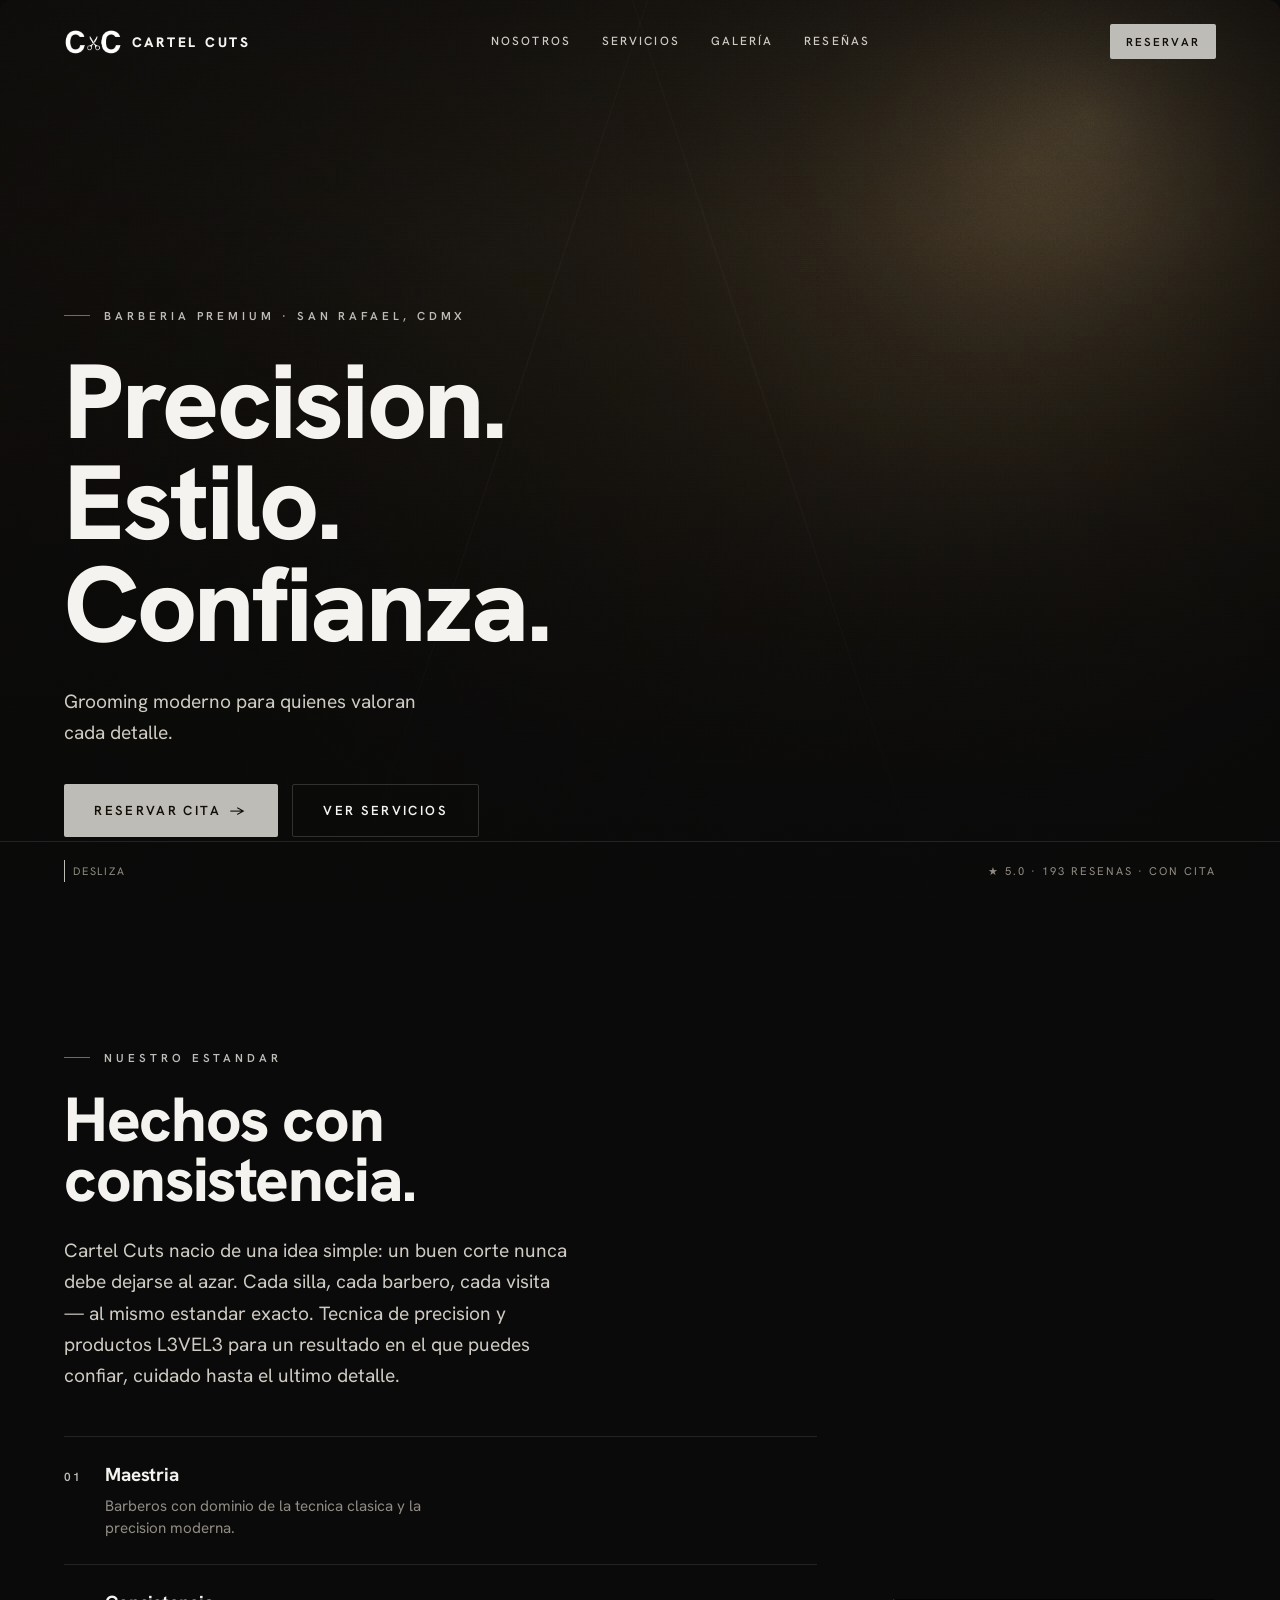
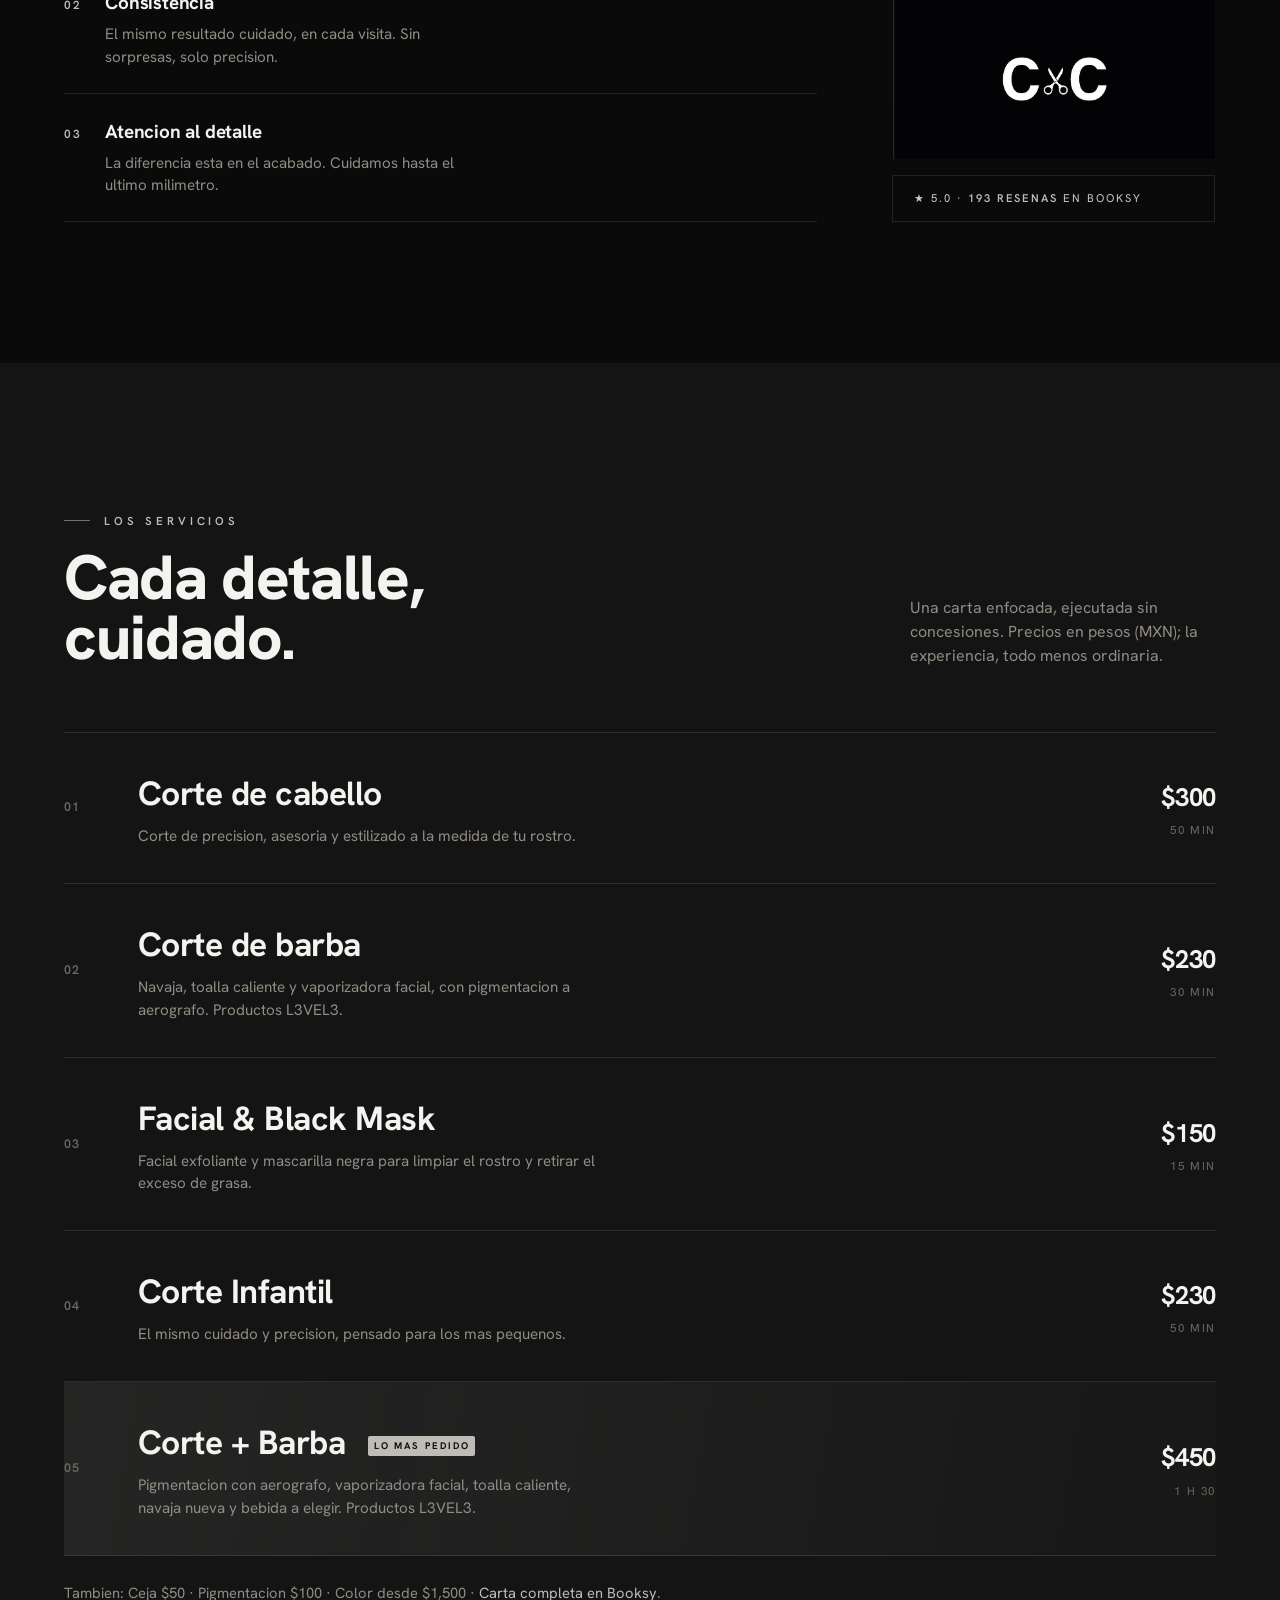
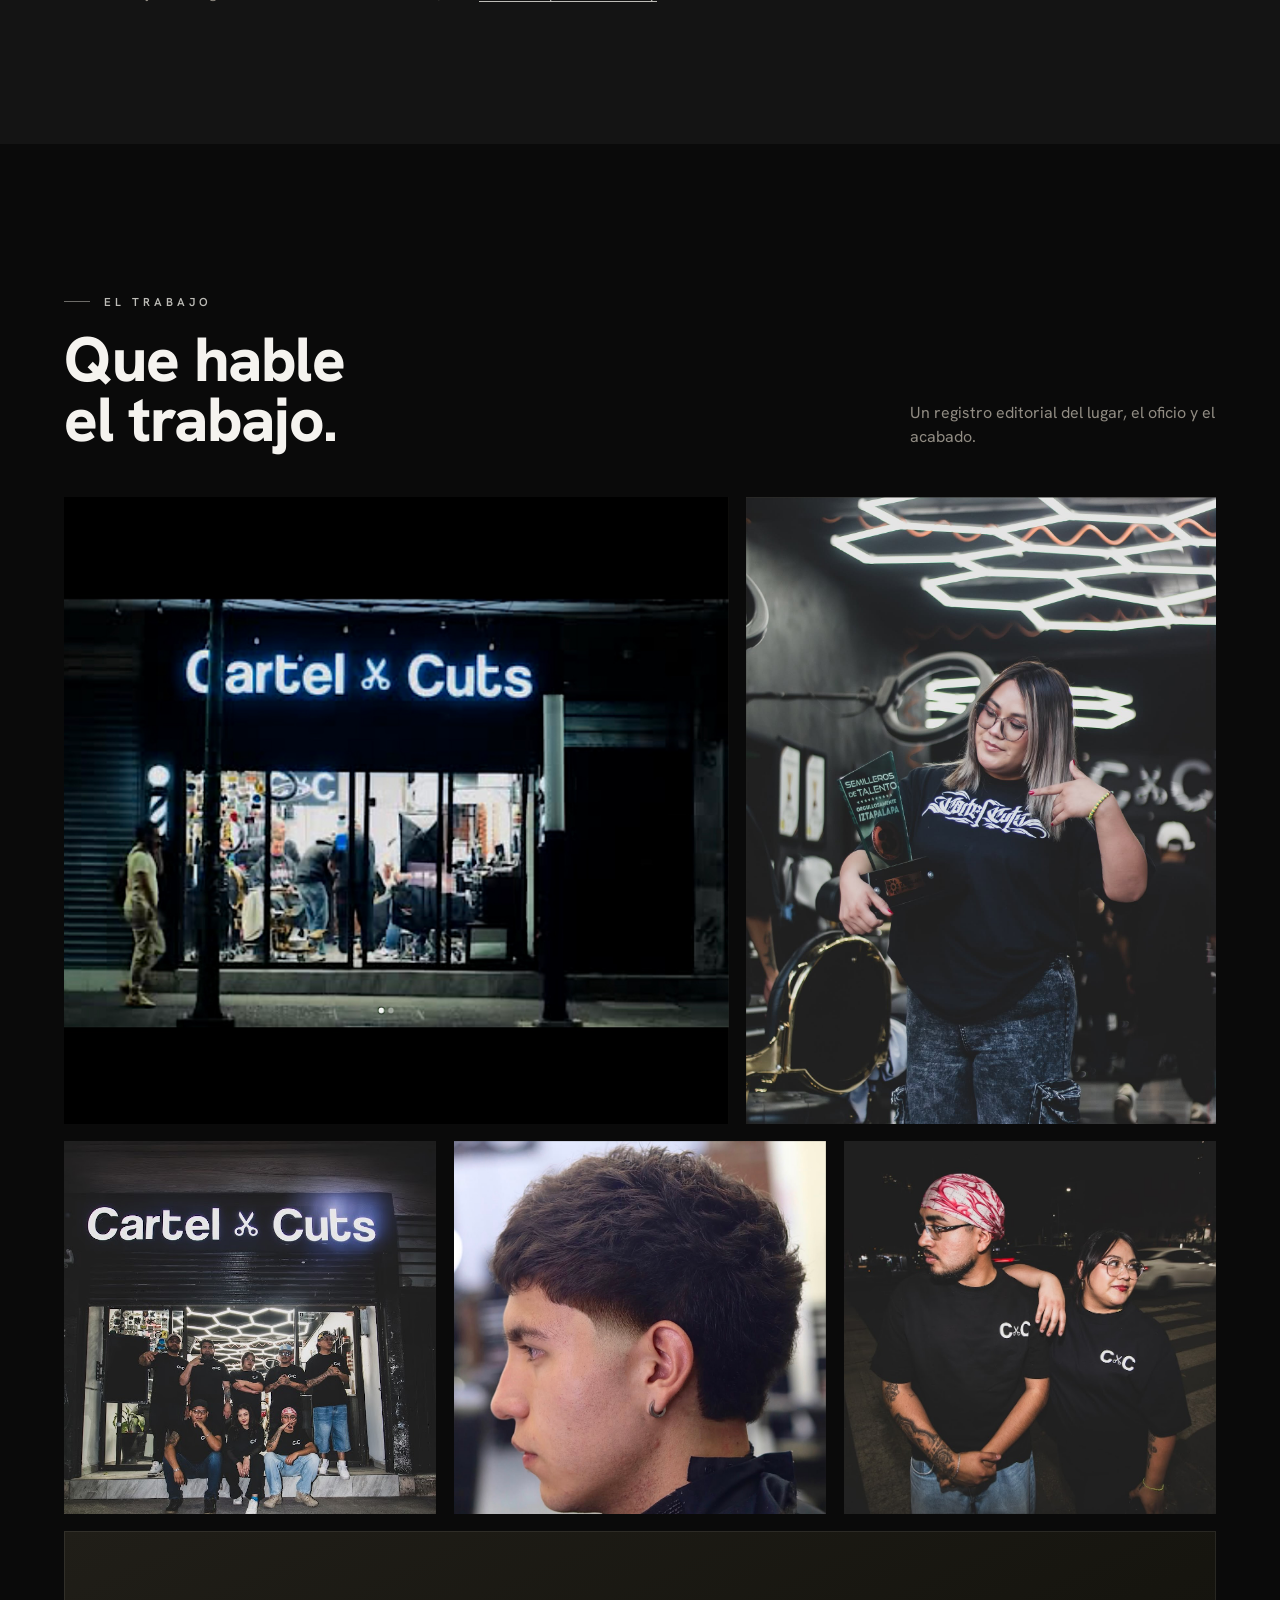
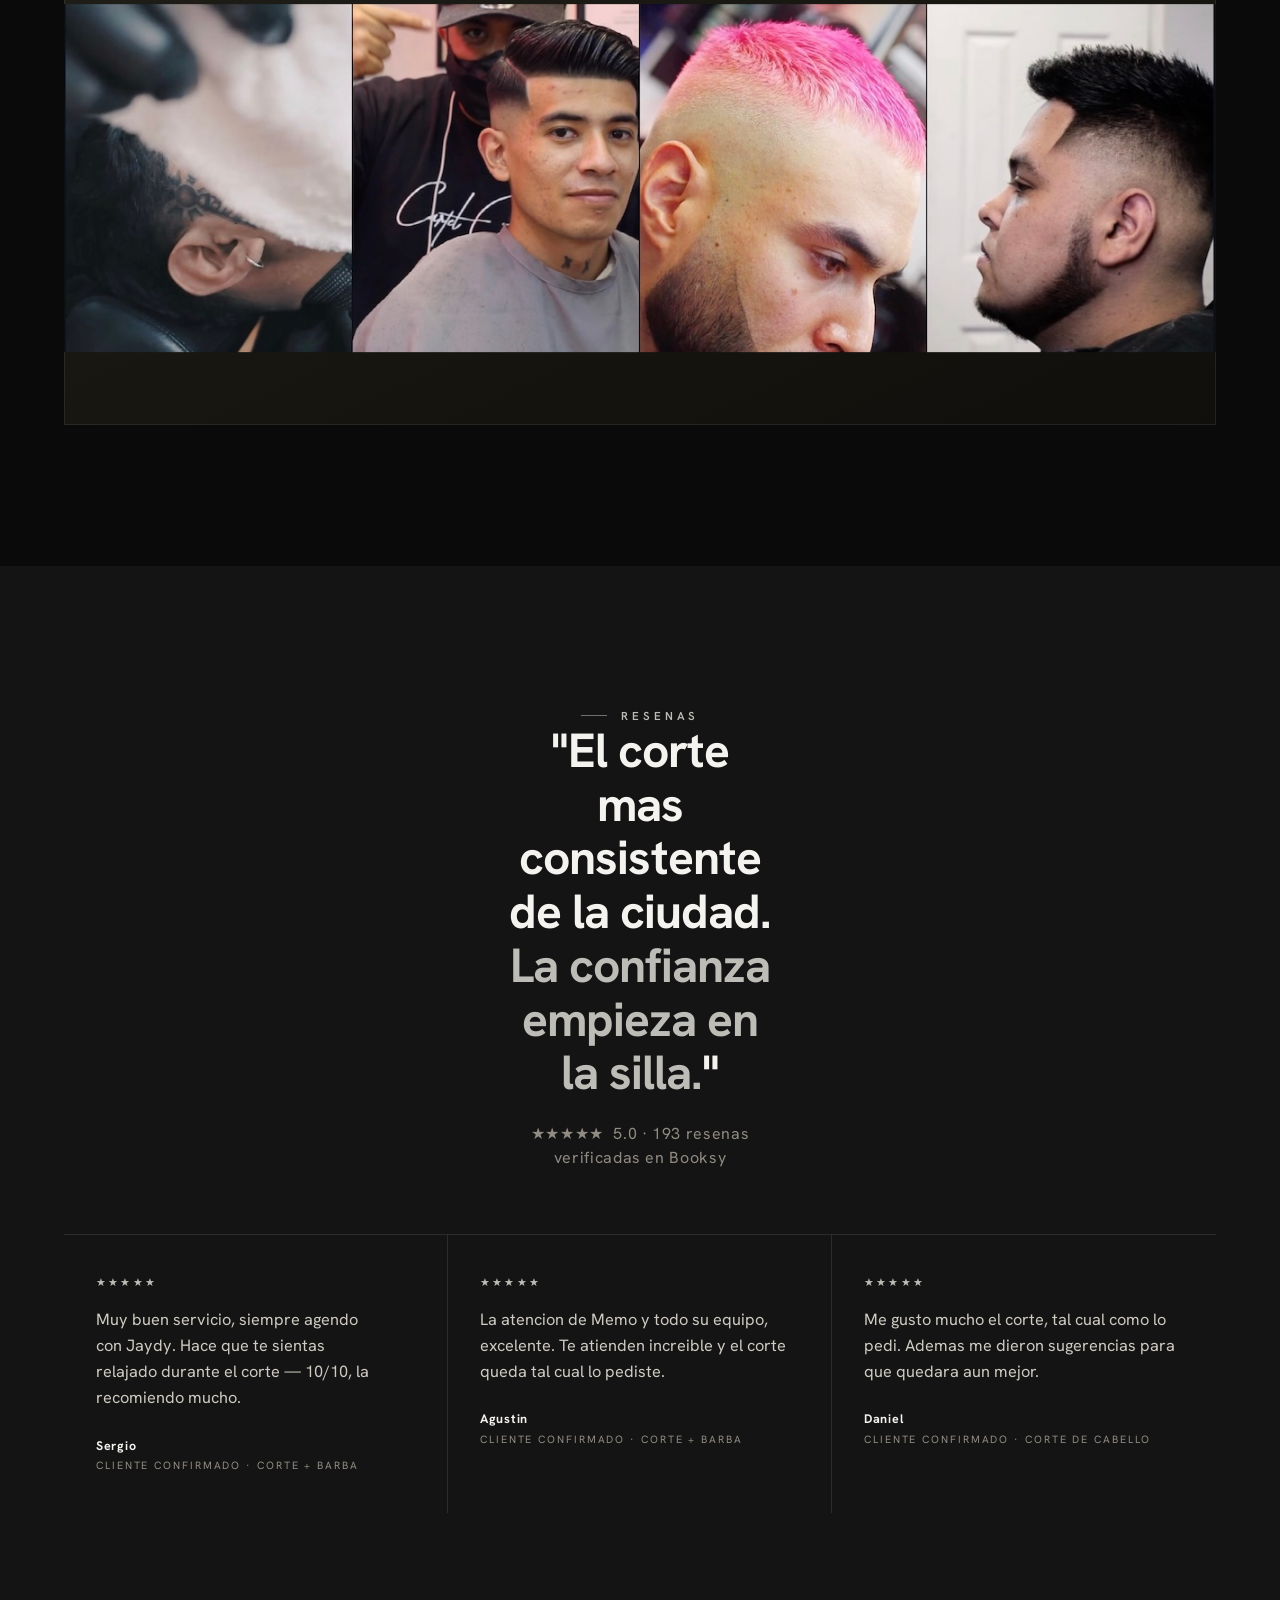
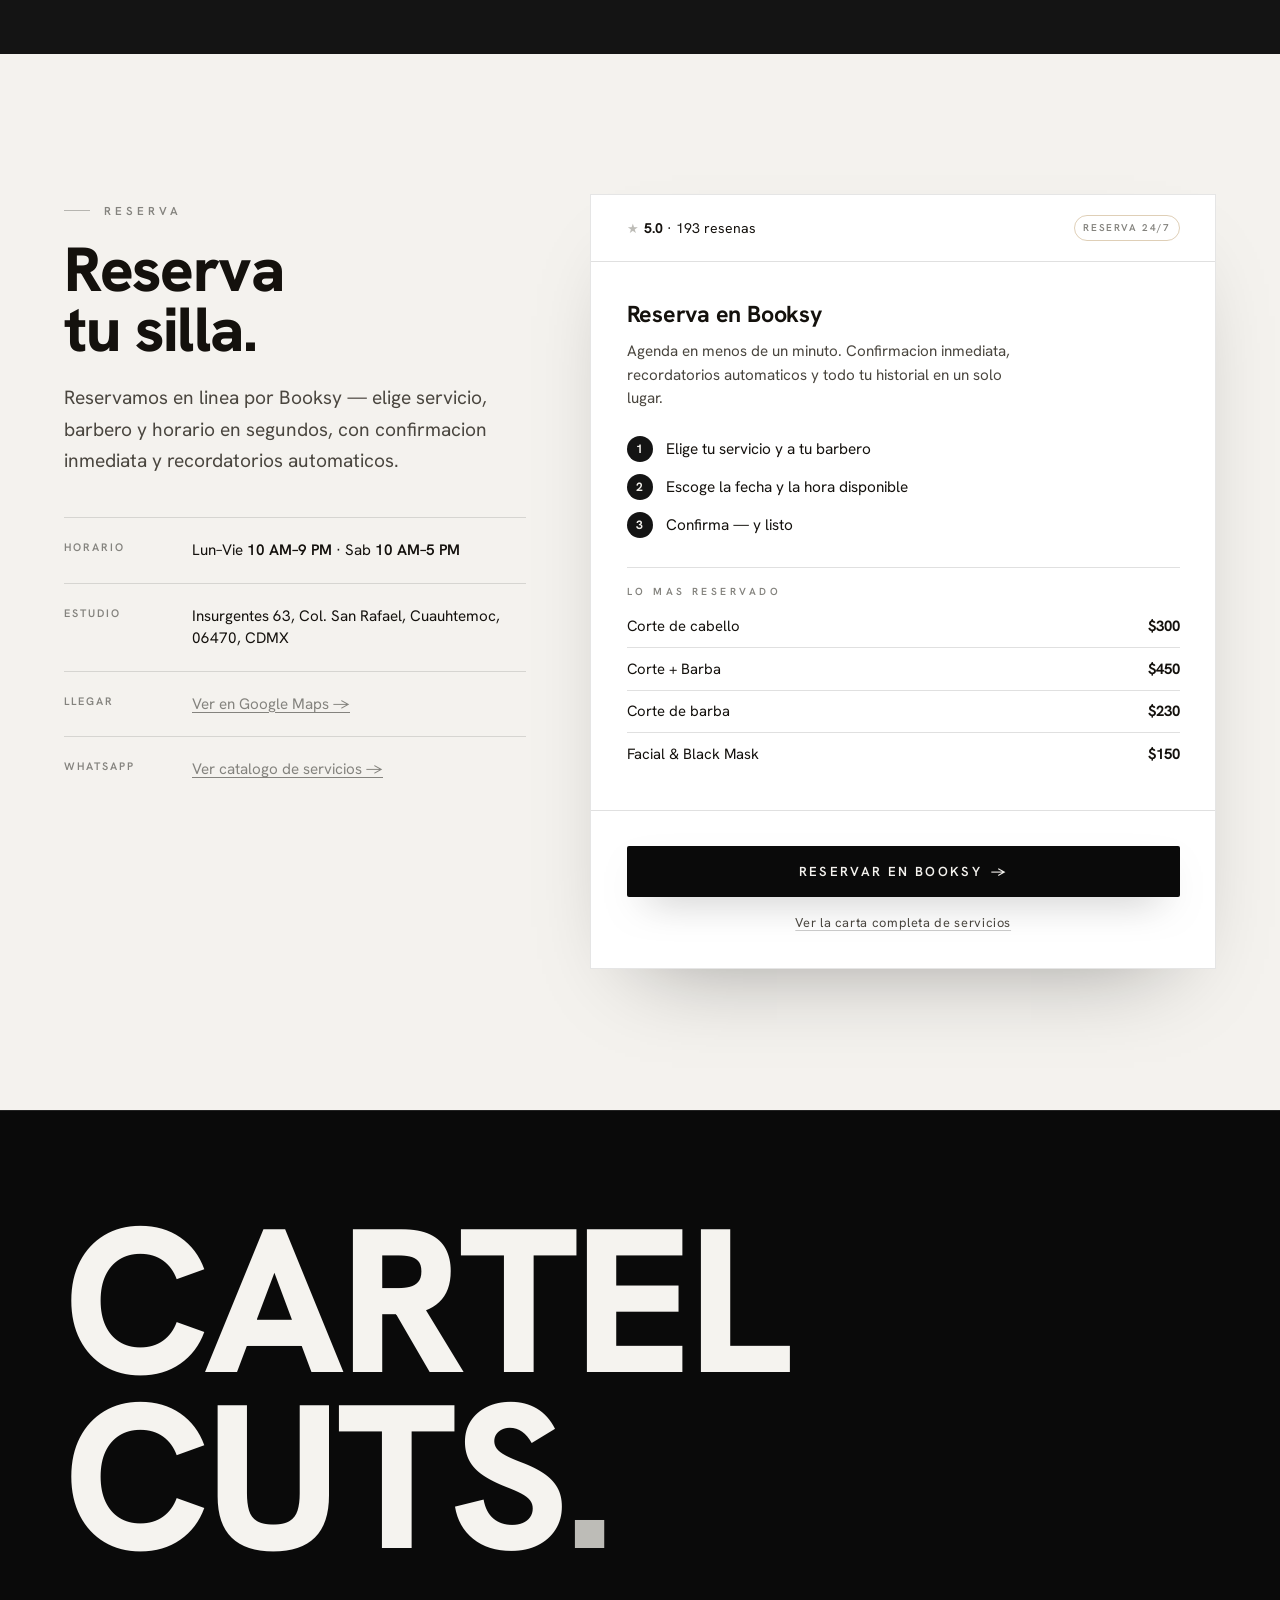
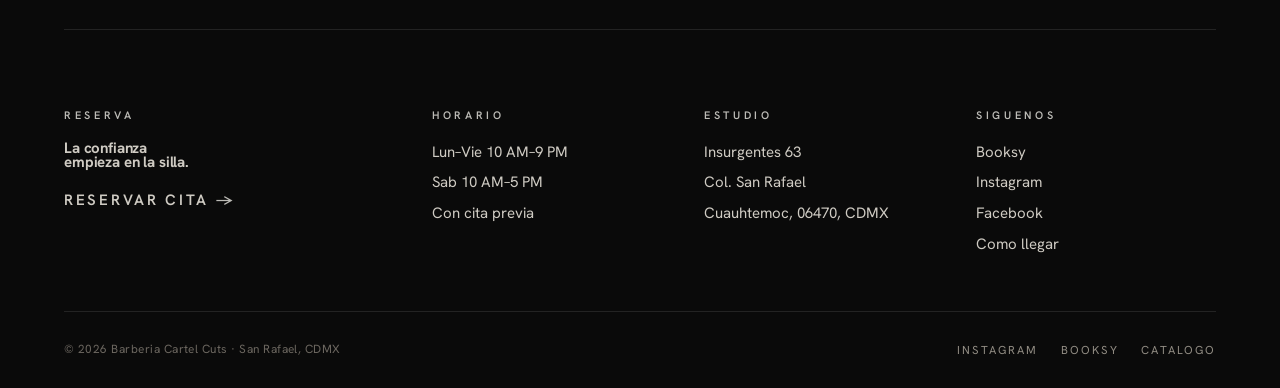
==== commit bdc1f06c: "Silver scheme, real photos, nav logo, og-image, layout fixes - styles.css: gold → silver accent (#bd" ====
--- a/index.html
+++ b/index.html
@@ -23,14 +23,7 @@
 <header class="nav" id="nav">
   <div class="wrap nav__in">
     <a href="#top" class="brand" aria-label="Cartel Cuts">
-      <span class="lock" aria-hidden="true">
-        <span>C</span>
-        <svg class="sciss" viewBox="0 0 24 24" fill="none" stroke="currentColor" stroke-width="1.5" stroke-linecap="round" stroke-linejoin="round">
-          <circle cx="6" cy="6" r="3"/><circle cx="6" cy="18" r="3"/>
-          <line x1="20" y1="4" x2="8.12" y2="15.88"/><line x1="14.47" y1="14.48" x2="20" y2="20"/><line x1="8.12" y1="8.12" x2="12" y2="12"/>
-        </svg>
-        <span>C</span>
-      </span>
+      <img class="brand__mark-img" src="assets/logo-mark.png" alt="Cartel Cuts">
       <span class="brand__type">Cartel&nbsp;Cuts</span>
     </a>
 
@@ -192,7 +185,7 @@
       <image-slot class="g3" id="gal-3" radius="0" src="assets/ph/g3.jpg" placeholder="Detalle — fade"></image-slot>
       <image-slot class="g4" id="gal-4" radius="0" src="assets/ph/g4.jpg" placeholder="Detalle — barba"></image-slot>
       <image-slot class="g5" id="gal-5" radius="0" src="assets/ph/g5.jpg" placeholder="Herramientas / textura"></image-slot>
-      <image-slot class="g6" id="gal-6" radius="0" src="assets/ph/g6.jpg" placeholder="Panoramica — interior"></image-slot>
+      <image-slot class="g6" id="gal-6" fit="contain" radius="0" src="assets/ph/g6.jpg" placeholder="Panoramica — interior"></image-slot>
     </div>
   </div>
 </section>
--- a/styles.css
+++ b/styles.css
@@ -22,9 +22,9 @@
   --on-light-s: #4a463f;
 
   /* — Accent (metallic) — */
-  --gold:       #b8945f;
-  --gold-2:     #cfa873;
-  --gold-d:     #9a7a4c;
+  --gold:       #bdbcb7;
+  --gold-2:     #d8d7d3;
+  --gold-d:     #84837e;
   --silver:     #c7c5c0;
 
   /* — Lines — */
--- a/sections.css
+++ b/sections.css
@@ -35,12 +35,8 @@
 .nav.scrolled .nav__in { height: 66px; }
 
 .brand { display: inline-flex; align-items: center; gap: 0.62rem; }
-.brand .lock {
-  display: inline-flex; align-items: center; gap: 0.12em;
-  font-weight: 800; font-size: 1.22rem; line-height: 0.8; letter-spacing: -0.02em;
-  color: var(--fg); flex: none;
-}
-.brand .sciss { width: 0.82em; height: 0.82em; color: var(--fg); flex: none; transform: translateY(1px); }
+.brand__mark-img { height: 26px; width: auto; display: block; flex: none; transition: height 0.5s var(--ease); }
+.nav.scrolled .brand__mark-img { height: 23px; }
 .brand__type {
   font-weight: 800; font-size: 0.86rem; letter-spacing: 0.2em;
   text-transform: uppercase; line-height: 1; padding-top: 2px;
@@ -140,7 +136,7 @@
 @media (prefers-reduced-motion: reduce){ .scrollcue i::after{ animation:none } }
 
 /* ===================== ABOUT ===================== */
-.about__grid { display: grid; grid-template-columns: 1.05fr 0.95fr; gap: clamp(2.5rem, 6vw, 6rem); align-items: center; }
+.about__grid { display: grid; grid-template-columns: 1.4fr 0.6fr; gap: clamp(2.5rem, 6vw, 6rem); align-items: end; }
 .about__copy .h-sec { margin: 1.5rem 0 1.6rem; }
 .principles { margin-top: 2.8rem; border-top: 1px solid var(--line); }
 .principle { display: grid; grid-template-columns: auto 1fr; gap: 1.4rem; padding: 1.5rem 0; border-bottom: 1px solid var(--line); align-items: baseline; }
@@ -150,7 +146,7 @@
 .about__media { position: relative; }
 .about__media image-slot { width: 100%; aspect-ratio: 4 / 5; }
 .about__media .tagchip {
-  position: absolute; left: -1px; bottom: 1.4rem; background: var(--ink);
+  position: relative; left: -1px; margin-top: 1rem; background: var(--ink);
   border: 1px solid var(--line); padding: 0.9rem 1.3rem;
   font-size: 0.7rem; letter-spacing: var(--tr-nav); text-transform: uppercase; color: var(--fg-soft);
 }
@@ -170,7 +166,7 @@
   transition: padding 0.5s var(--ease);
 }
 .srv::before {
-  content: ""; position: absolute; inset: 0; background: linear-gradient(90deg, rgba(184,148,95,0.06), transparent 60%);
+  content: ""; position: absolute; inset: 0; background: linear-gradient(90deg, rgba(189,188,183,0.06), transparent 60%);
   opacity: 0; transition: opacity 0.5s var(--ease); pointer-events: none;
 }
 .srv:hover::before { opacity: 1; }
@@ -184,7 +180,7 @@
 .srv__meta { text-align: right; flex: none; }
 .srv__price { font-size: clamp(1.2rem, 2.4vw, 1.6rem); font-weight: 700; letter-spacing: -0.01em; }
 .srv__dur { font-size: 0.72rem; letter-spacing: 0.14em; text-transform: uppercase; color: var(--mute-d); margin-top: 0.3rem; }
-.srv.feature { background: linear-gradient(100deg, rgba(184,148,95,0.10), rgba(184,148,95,0.02)); }
+.srv.feature { background: linear-gradient(100deg, rgba(189,188,183,0.10), rgba(189,188,183,0.02)); }
 .srv.feature .srv__name { color: var(--fg); }
 .srv .tag-best { display: inline-block; font-size: 0.6rem; letter-spacing: 0.2em; text-transform: uppercase; color: #120d05; background: var(--accent); padding: 0.28em 0.6em; border-radius: 2px; margin-left: 0.9rem; vertical-align: middle; font-weight: 700; }
 
@@ -247,7 +243,8 @@
 .booky__mrow:last-child { border-bottom: 0; }
 .booky__mrow b { font-weight: 700; }
 .booky__foot { padding: clamp(1.4rem, 3vw, 2.2rem); border-top: 1px solid var(--line-dk); margin-top: auto; }
-.booky__foot .btn { box-shadow: 0 14px 34px -18px rgba(184,148,95,0.8); }
+.booky__foot .btn { background: var(--ink); color: var(--paper); box-shadow: 0 16px 40px -20px rgba(0,0,0,0.55); }
+.booky__foot .btn:hover { background: var(--char); }
 .booky__alt { display: block; text-align: center; margin-top: 1rem; font-size: 0.8rem; letter-spacing: 0.05em; color: var(--on-light-s); text-decoration: underline; text-underline-offset: 3px; text-decoration-color: rgba(0,0,0,0.2); transition: color 0.3s; }
 .booky__alt:hover { color: var(--on-light); text-decoration-color: currentColor; }
 
